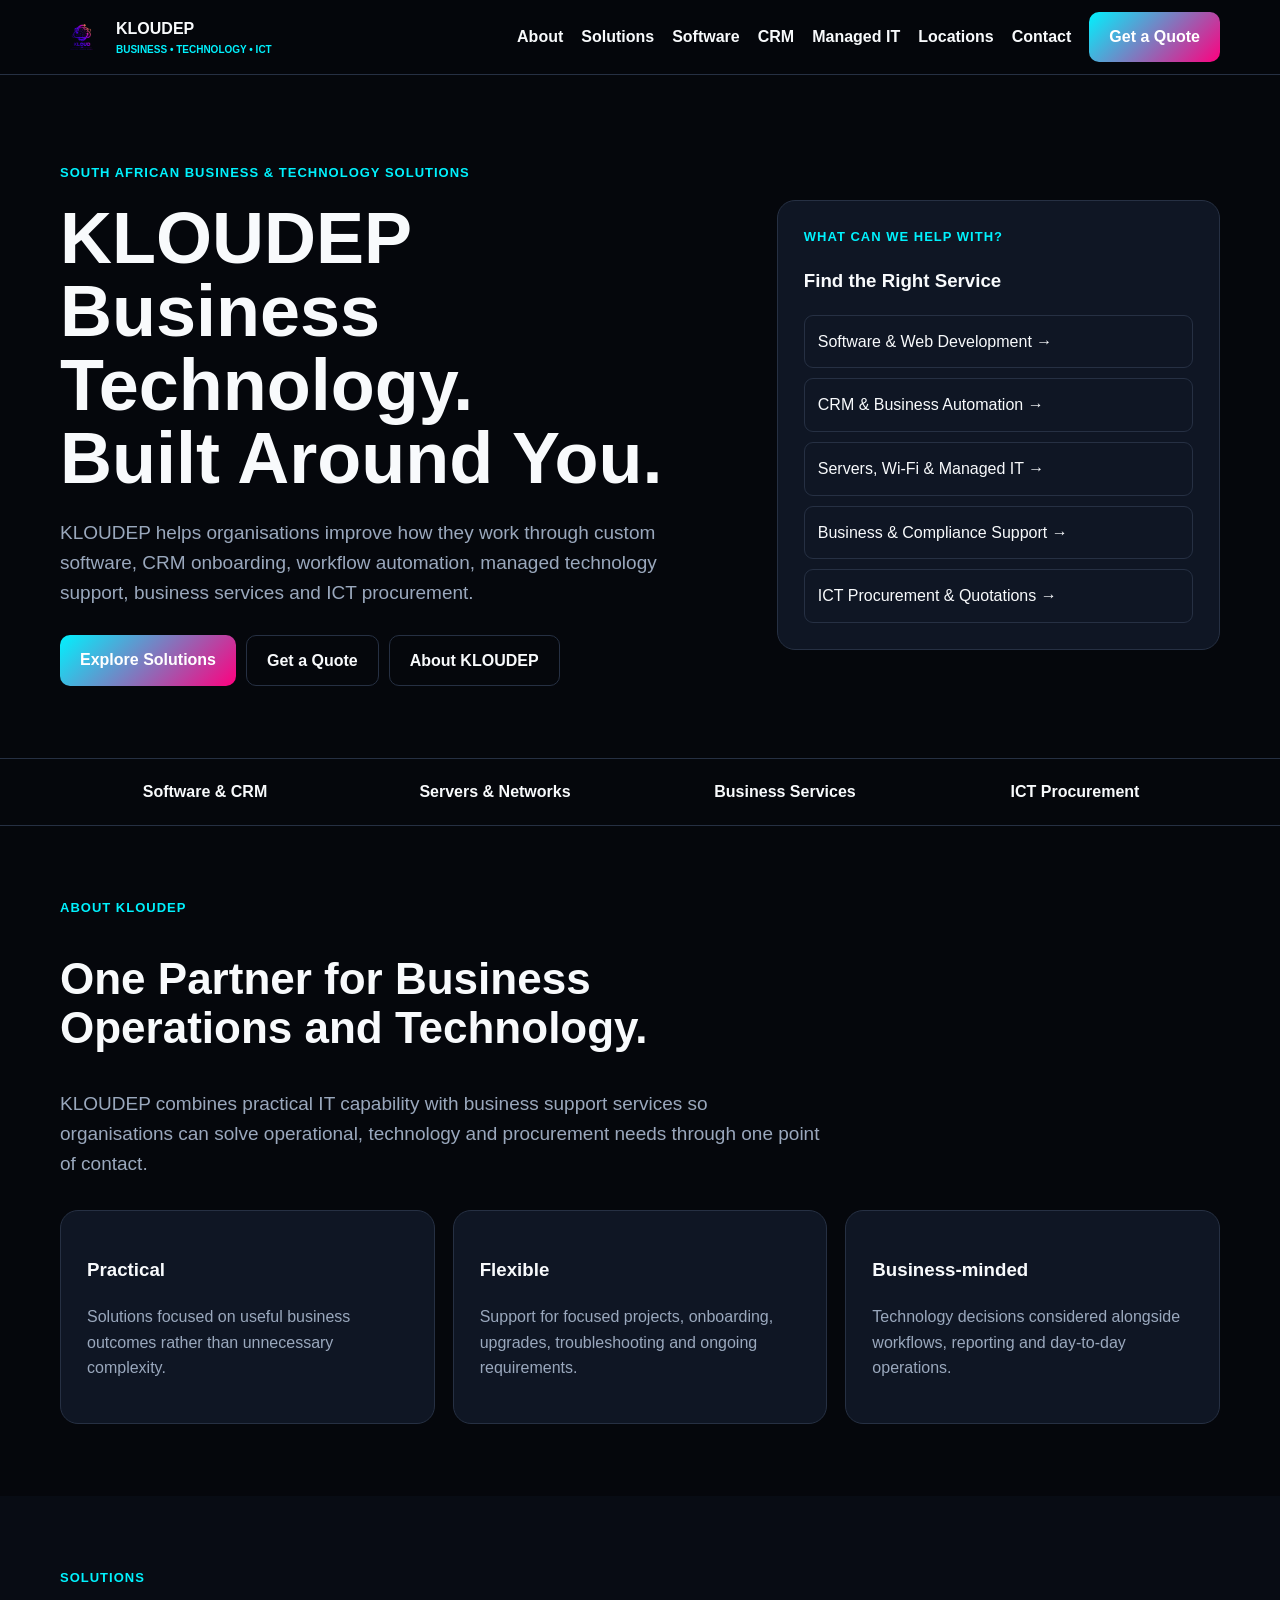
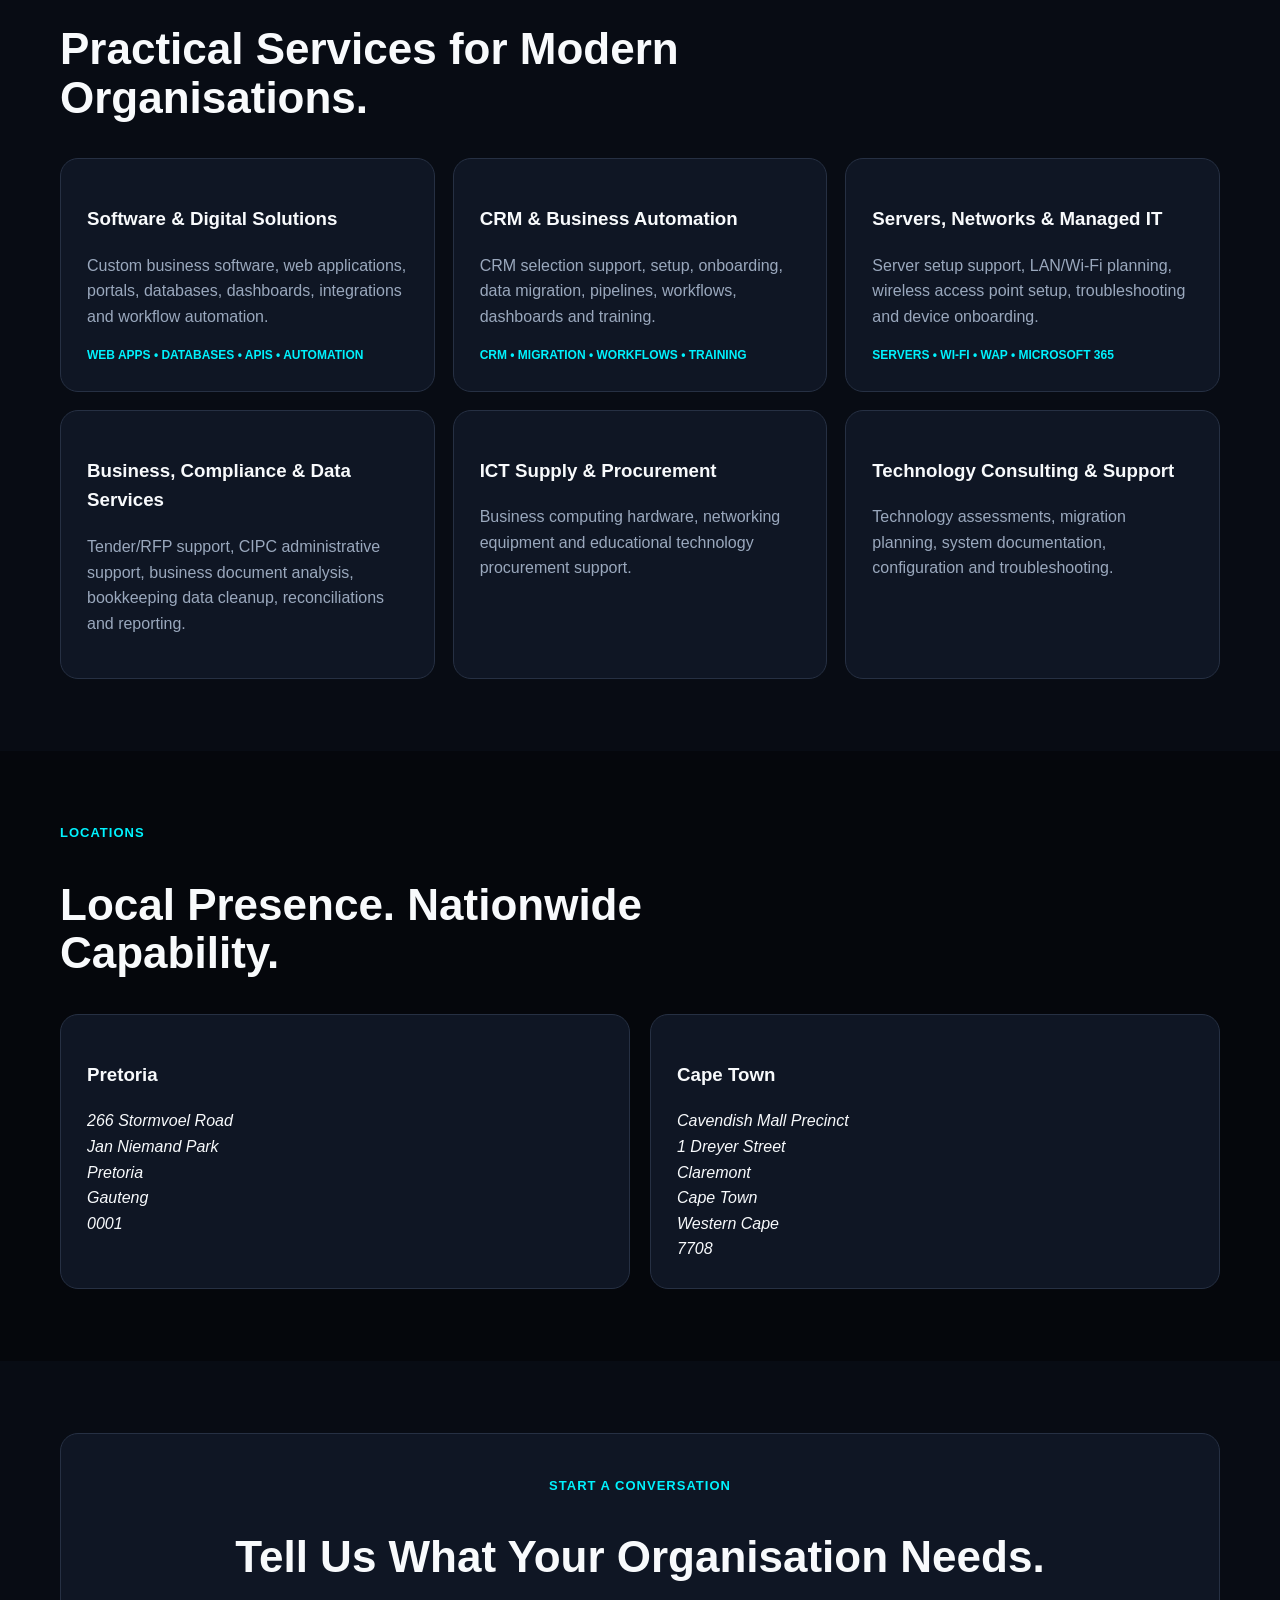
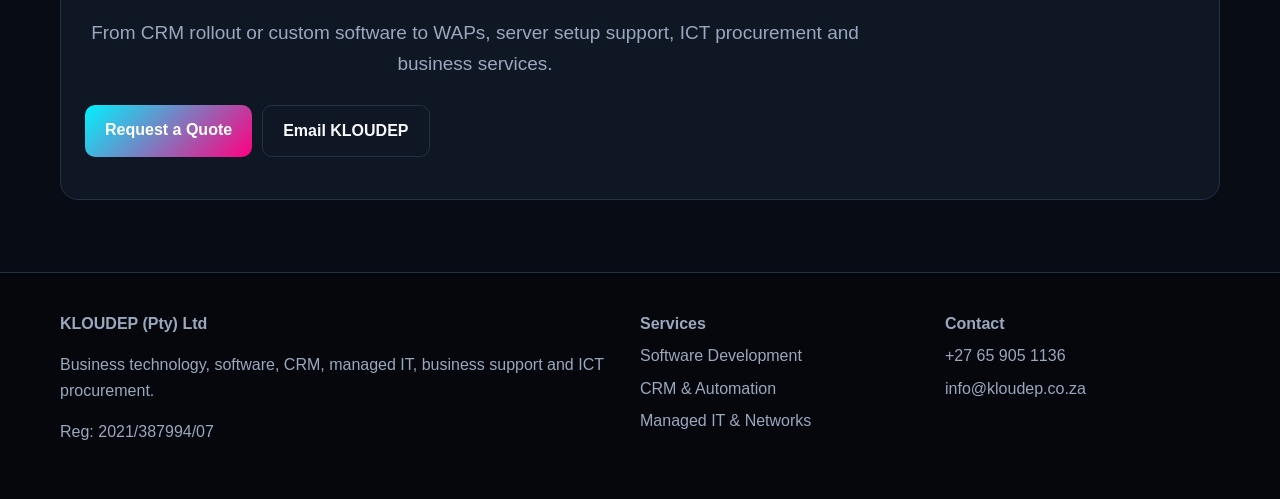
==== index.html @ c02fb49c "Update index.html Add KLOUDEP alternate brand name" ====
<!DOCTYPE html>
<html lang="en">

<head>
  <!-- =========================================================
       BASIC DOCUMENT SETTINGS
  ========================================================== -->
  <meta charset="UTF-8">
  <meta name="viewport" content="width=device-width, initial-scale=1">

  <!-- =========================================================
       SEO
  ========================================================== -->
  <title>
    KLOUDEP | Software, CRM, Managed IT & Business Technology South Africa
  </title>

  <meta
    name="description"
    content="KLOUDEP provides software development, CRM onboarding, business automation, managed IT, server and wireless access point support, business services and ICT procurement in South Africa."
  >
  <!-- Open Graph / Social Sharing -->
<meta property="og:type" content="website">
<meta property="og:site_name" content="KLOUDEP">
<meta property="og:title" content="KLOUDEP | Software, CRM, Managed IT & Business Technology South Africa">
<meta property="og:description" content="Software development, CRM onboarding, business automation, managed IT and ICT solutions for organisations in South Africa.">
<meta property="og:url" content="https://kloudep.co.za/">
<meta property="og:image" content="https://kloudep.co.za/images/logo.png">
  <!-- Twitter / X Sharing -->
<meta name="twitter:card" content="summary_large_image">
<meta name="twitter:title" content="KLOUDEP | Software, CRM, Managed IT & Business Technology South Africa">
<meta name="twitter:description" content="Software development, CRM onboarding, business automation, managed IT and ICT solutions for organisations in South Africa.">
<meta name="twitter:image" content="https://kloudep.co.za/images/logo.png">

  <meta name="robots" content="index, follow">

  <link
    rel="canonical"
    href="https://kloudep.co.za/"
  >

  <!-- =========================================================
       BRANDING & STYLES
  ========================================================== -->
  <link rel="icon" href="images/logo.png">
  <link rel="stylesheet" href="css/style.css">

  <!-- =========================================================
       ORGANISATION STRUCTURED DATA
  ========================================================== -->
  <script type="application/ld+json">
    {
      "@context": "https://schema.org",
      "@type": "Corporation",
    "@id": "https://kloudep.co.za/#organization",
      "name": "KLOUDEP (Pty) Ltd",
      "alternateName": "KLOUDEP",
      "legalName": "KLOUD EP (PTY) LTD",
      "identifier": "2021/387994/07",
      "url": "https://kloudep.co.za/",
      "logo": "https://kloudep.co.za/images/logo.png",
      "telephone": "+27659051136",
      "email": "info@kloudep.co.za",
      "contactPoint": {
        "@type": "ContactPoint",
        "telephone": "+27659051136",
        "email": "info@kloudep.co.za",
        "contactType": "customer service",
        "areaServed": "ZA",
        "availableLanguage": "English"
      }
    }
  </script>
</head>


<body>

  <!-- =========================================================
       SITE HEADER
  ========================================================== -->
  <header>

    <div class="container nav">

      <!-- Brand -->
      <a
        class="brand"
        href="index.html"
        aria-label="KLOUDEP home"
      >
        <img
          src="images/logo.png"
          alt="KLOUDEP logo"
        >

        <span>
          KLOUDEP
          <small>BUSINESS • TECHNOLOGY • ICT</small>
        </span>
      </a>


      <!-- Mobile Menu -->
      <button
        class="menu"
        type="button"
        aria-expanded="false"
        aria-controls="main-navigation"
      >
        Menu
      </button>


      <!-- Main Navigation -->
      <nav
        class="links"
        id="main-navigation"
        aria-label="Main navigation"
      >
        <a href="index.html#about">About</a>

        <a href="index.html#solutions">Solutions</a>

        <a href="software-development.html">
          Software
        </a>

        <a href="crm-onboarding.html">
          CRM
        </a>

        <a href="managed-it.html">
          Managed IT
        </a>

        <a href="index.html#locations">
          Locations
        </a>

        <a href="index.html#contact">
          Contact
        </a>

        <a
          class="btn primary"
          href="quotation.html"
        >
          Get a Quote
        </a>
      </nav>

    </div>

  </header>


  <!-- =========================================================
       MAIN CONTENT
  ========================================================== -->
  <main>


    <!-- =======================================================
         HERO
    ======================================================== -->
    <section class="hero">

      <div class="container hero-grid">

        <!-- Hero Copy -->
        <div>

          <div class="eyebrow">
            South African Business & Technology Solutions
          </div>

          <h1>
            KLOUDEP Business Technology.
            <br>
            <span class="gradient">
              Built Around You.
            </span>
          </h1>

          <p class="lead">
            KLOUDEP helps organisations improve how they work through
            custom software, CRM onboarding, workflow automation,
            managed technology support, business services and
            ICT procurement.
          </p>


          <!-- Hero Actions -->
          <div class="actions">

            <a
              class="btn primary"
              href="#solutions"
            >
              Explore Solutions
            </a>

            <a
              class="btn"
              href="quotation.html"
            >
              Get a Quote
            </a>

            <a
              class="btn"
              href="#about"
            >
              About KLOUDEP
            </a>

          </div>

        </div>


        <!-- Service Finder -->
        <aside class="panel">

          <div class="eyebrow">
            What Can We Help With?
          </div>

          <h3>
            Find the Right Service
          </h3>

          <div class="quick">

            <a href="software-development.html">
              Software &amp; Web Development →
            </a>

            <a href="crm-onboarding.html">
              CRM &amp; Business Automation →
            </a>

            <a href="managed-it.html">
              Servers, Wi-Fi &amp; Managed IT →
            </a>

            <a href="#business-services">
              Business &amp; Compliance Support →
            </a>

            <a href="quotation.html">
              ICT Procurement &amp; Quotations →
            </a>

          </div>

        </aside>

      </div>

    </section>


    <!-- =======================================================
         CORE SERVICE STRIP
    ======================================================== -->
    <section
      class="trust"
      aria-label="Core KLOUDEP services"
    >

      <div class="container trust-grid">

        <a href="software-development.html">
          Software &amp; CRM
        </a>

        <a href="managed-it.html">
          Servers &amp; Networks
        </a>

        <a href="#business-services">
          Business Services
        </a>

        <a href="quotation.html">
          ICT Procurement
        </a>

      </div>

    </section>


    <!-- =======================================================
         ABOUT
    ======================================================== -->
    <section
      class="section"
      id="about"
    >

      <div class="container">

        <div class="head">

          <div class="eyebrow">
            About KLOUDEP
          </div>

          <h2>
            One Partner for Business Operations and Technology.
          </h2>

          <p class="lead">
            KLOUDEP combines practical IT capability with business
            support services so organisations can solve operational,
            technology and procurement needs through one point of contact.
          </p>

        </div>


        <div class="grid3">

          <article class="card">

            <h3>Practical</h3>

            <p>
              Solutions focused on useful business outcomes rather
              than unnecessary complexity.
            </p>

          </article>


          <article class="card">

            <h3>Flexible</h3>

            <p>
              Support for focused projects, onboarding, upgrades,
              troubleshooting and ongoing requirements.
            </p>

          </article>


          <article class="card">

            <h3>Business-minded</h3>

            <p>
              Technology decisions considered alongside workflows,
              reporting and day-to-day operations.
            </p>

          </article>

        </div>

      </div>

    </section>


    <!-- =======================================================
         SOLUTIONS
    ======================================================== -->
    <section
      class="section alt"
      id="solutions"
    >

      <div class="container">

        <div class="head">

          <div class="eyebrow">
            Solutions
          </div>

          <h2>
            Practical Services for Modern Organisations.
          </h2>

        </div>


        <div class="grid3">


          <!-- Software -->
          <a
            class="service"
            href="software-development.html"
          >

            <article class="card">

              <h3>
                Software &amp; Digital Solutions
              </h3>

              <p>
                Custom business software, web applications, portals,
                databases, dashboards, integrations and workflow
                automation.
              </p>

              <div class="tags">
                Web Apps • Databases • APIs • Automation
              </div>

            </article>

          </a>


          <!-- CRM -->
          <a
            class="service"
            href="crm-onboarding.html"
          >

            <article class="card">

              <h3>
                CRM &amp; Business Automation
              </h3>

              <p>
                CRM selection support, setup, onboarding, data migration,
                pipelines, workflows, dashboards and training.
              </p>

              <div class="tags">
                CRM • Migration • Workflows • Training
              </div>

            </article>

          </a>


          <!-- Managed IT -->
          <a
            class="service"
            href="managed-it.html"
          >

            <article class="card">

              <h3>
                Servers, Networks &amp; Managed IT
              </h3>

              <p>
                Server setup support, LAN/Wi-Fi planning, wireless
                access point setup, troubleshooting and device onboarding.
              </p>

              <div class="tags">
                Servers • Wi-Fi • WAP • Microsoft 365
              </div>

            </article>

          </a>


          <!-- Business Services -->
          <article
            class="card"
            id="business-services"
          >

            <h3>
              Business, Compliance &amp; Data Services
            </h3>

            <p>
              Tender/RFP support, CIPC administrative support,
              business document analysis, bookkeeping data cleanup,
              reconciliations and reporting.
            </p>

          </article>


          <!-- ICT Procurement -->
          <a
            class="service"
            href="quotation.html"
          >

            <article class="card">

              <h3>
                ICT Supply &amp; Procurement
              </h3>

              <p>
                Business computing hardware, networking equipment
                and educational technology procurement support.
              </p>

            </article>

          </a>


          <!-- Consulting -->
          <article class="card">

            <h3>
              Technology Consulting &amp; Support
            </h3>

            <p>
              Technology assessments, migration planning,
              system documentation, configuration and troubleshooting.
            </p>

          </article>

        </div>

      </div>

    </section>


    <!-- =======================================================
         LOCATIONS
    ======================================================== -->
    <section
      class="section"
      id="locations"
    >

      <div class="container">

        <div class="head">

          <div class="eyebrow">
            Locations
          </div>

          <h2>
            Local Presence. Nationwide Capability.
          </h2>

        </div>


        <div class="grid2">


          <!-- Pretoria -->
          <article class="card">

            <h3>Pretoria</h3>

            <address>
              266 Stormvoel Road<br>
              Jan Niemand Park<br>
              Pretoria<br>
              Gauteng<br>
              0001
            </address>

          </article>


          <!-- Cape Town -->
          <article class="card">

            <h3>Cape Town</h3>

            <address>
              Cavendish Mall Precinct<br>
              1 Dreyer Street<br>
              Claremont<br>
              Cape Town<br>
              Western Cape<br>
              7708
            </address>

          </article>

        </div>

      </div>

    </section>


    <!-- =======================================================
         CONTACT
    ======================================================== -->
    <section
      class="section alt"
      id="contact"
    >

      <div class="container">

        <div class="panel contact">

          <div class="eyebrow">
            Start a Conversation
          </div>

          <h2>
            Tell Us What Your Organisation Needs.
          </h2>

          <p class="lead">
            From CRM rollout or custom software to WAPs,
            server setup support, ICT procurement and
            business services.
          </p>


          <div class="actions contact-actions">

            <a
              class="btn primary"
              href="quotation.html"
            >
              Request a Quote
            </a>

            <a
              class="btn"
              href="mailto:info@kloudep.co.za"
            >
              Email KLOUDEP
            </a>

          </div>

        </div>

      </div>

    </section>

  </main>


  <!-- =========================================================
       FOOTER
  ========================================================== -->
  <footer>

    <div class="container footer">


      <!-- Company -->
      <div>

        <strong>
          KLOUDEP (Pty) Ltd
        </strong>

        <p>
          Business technology, software, CRM, managed IT,
          business support and ICT procurement.
        </p>

        <p>
          Reg: 2021/387994/07
        </p>

      </div>


      <!-- Services -->
      <div>

        <strong>
          Services
        </strong>

        <a href="software-development.html">
          Software Development
        </a>

        <a href="crm-onboarding.html">
          CRM &amp; Automation
        </a>

        <a href="managed-it.html">
          Managed IT &amp; Networks
        </a>

      </div>


      <!-- Contact -->
      <div>

        <strong>
          Contact
        </strong>

        <a href="tel:+27659051136">
          +27 65 905 1136
        </a>

        <a href="mailto:info@kloudep.co.za">
          info@kloudep.co.za
        </a>

      </div>

    </div>

  </footer>


  <!-- =========================================================
       JAVASCRIPT
  ========================================================== -->
  <script
    src="js/main.js"
    defer
  ></script>

</body>

</html>
---- css/style.css ----
/* ============================================================
   KLOUDEP WEBSITE
   Shared Stylesheet
   ============================================================ */


/* ============================================================
   1. DESIGN VARIABLES
   ============================================================ */

:root {
  --bg: #05070c;
  --card: #0f1624;
  --line: #263043;

  --cyan: #00f2fe;
  --pink: #ff007f;

  --text: #f8fafc;
  --muted: #9aa8bd;

  --max: 1160px;
}


/* ============================================================
   2. GLOBAL RESET
   ============================================================ */

* {
  box-sizing: border-box;
}

html {
  scroll-behavior: smooth;
}

body {
  margin: 0;
  font-family: Arial, Helvetica, sans-serif;
  background: var(--bg);
  color: var(--text);
  line-height: 1.6;
}

a {
  color: inherit;
}


/* ============================================================
   3. PAGE CONTAINER
   ============================================================ */

.container {
  width: min(var(--max), calc(100% - 40px));
  margin: auto;
}


/* ============================================================
   4. HEADER
   ============================================================ */

header {
  position: sticky;
  top: 0;
  z-index: 100;

  background: #05070cf5;
  border-bottom: 1px solid var(--line);
}


/* ============================================================
   5. NAVIGATION
   ============================================================ */

.nav {
  min-height: 74px;

  display: flex;
  align-items: center;
  justify-content: space-between;

  gap: 24px;
}


/* Brand */

.brand {
  display: flex;
  align-items: center;

  gap: 12px;

  text-decoration: none;
  font-weight: 800;
}

.brand img {
  width: 44px;
  height: 44px;

  object-fit: contain;
}

.brand small {
  display: block;

  color: var(--cyan);

  font-size: 10px;
}


/* Navigation Links */

.links {
  display: flex;
  align-items: center;

  gap: 18px;
}

.links a {
  text-decoration: none;
  font-weight: 700;
}

.links a:hover,
.links a[aria-current="page"] {
  color: var(--cyan);
}


/* Mobile Menu Button */

.menu {
  display: none;

  padding: 9px 12px;

  background: transparent;
  color: white;

  border: 1px solid var(--line);
  border-radius: 8px;
}


/* ============================================================
   6. BUTTONS
   ============================================================ */

.btn {
  display: inline-block;

  padding: 12px 20px;

  border: 1px solid var(--line);
  border-radius: 10px;

  text-decoration: none;
  font-weight: 800;
}

.primary {
  background: linear-gradient(
    135deg,
    var(--cyan),
    var(--pink)
  );

  border: 0;
  color: white;
}


/* ============================================================
   7. HERO SECTION
   ============================================================ */

.hero {
  padding: 88px 0 72px;

  border-bottom: 1px solid var(--line);
}

.hero-grid {
  display: grid;

  grid-template-columns: 1.2fr 0.8fr;

  gap: 52px;

  align-items: center;
}


/* ============================================================
   8. TYPOGRAPHY
   ============================================================ */

.eyebrow {
  color: var(--cyan);

  font-size: 13px;
  font-weight: 800;

  letter-spacing: 1px;
  text-transform: uppercase;
}

h1 {
  margin: 18px 0 22px;

  font-size: clamp(44px, 6vw, 72px);
  line-height: 1.02;
}

h2 {
  font-size: clamp(30px, 4vw, 44px);
  line-height: 1.1;
}

.lead,
.card p {
  color: var(--muted);
}

.lead {
  max-width: 780px;

  font-size: 19px;
}


/* ============================================================
   9. ACTION BUTTON GROUPS
   ============================================================ */

.actions {
  display: flex;
  flex-wrap: wrap;

  gap: 10px;

  margin-top: 26px;
}


/* ============================================================
   10. PANELS & CARDS
   ============================================================ */

.panel,
.card {
  padding: 26px;

  background: var(--card);

  border: 1px solid var(--line);
  border-radius: 18px;
}


/* ============================================================
   11. QUICK SERVICE LINKS
   ============================================================ */

.quick {
  display: grid;

  gap: 10px;
}

.quick a {
  padding: 13px;

  border: 1px solid var(--line);
  border-radius: 9px;

  text-decoration: none;
}

.quick a:hover {
  border-color: var(--cyan);
}


/* ============================================================
   12. TRUST / SERVICE NAVIGATION BAR
   ============================================================ */

.trust {
  border-bottom: 1px solid var(--line);
}

.trust-grid {
  display: grid;

  grid-template-columns: repeat(4, 1fr);
}

.trust-grid a {
  padding: 20px;

  text-align: center;
  text-decoration: none;
  font-weight: 800;
}


/* ============================================================
   13. STANDARD SECTIONS
   ============================================================ */

.section {
  padding: 72px 0;
}

.alt {
  background: #080c14;
}

.head {
  max-width: 760px;

  margin-bottom: 30px;
}


/* ============================================================
   14. GRID LAYOUTS
   ============================================================ */

.grid2 {
  display: grid;

  grid-template-columns: repeat(2, 1fr);

  gap: 20px;
}

.grid3 {
  display: grid;

  grid-template-columns: repeat(3, 1fr);

  gap: 18px;
}


/* ============================================================
   15. SERVICE CARDS
   ============================================================ */

.service {
  text-decoration: none;
}

.service .card {
  height: 100%;
}

.service:hover .card {
  border-color: var(--cyan);
}

.tags {
  color: var(--cyan);

  font-size: 12px;
  font-weight: 800;

  text-transform: uppercase;
}


/* ============================================================
   16. CONTACT PANEL
   ============================================================ */

.contact {
  padding: 42px 24px;

  text-align: center;
}


/* ============================================================
   17. FOOTER
   ============================================================ */

footer {
  padding: 38px 0;

  color: var(--muted);

  border-top: 1px solid var(--line);
}

.footer {
  display: grid;

  grid-template-columns: 2fr 1fr 1fr;

  gap: 30px;
}

.footer a {
  display: block;

  margin: 7px 0;

  text-decoration: none;
}


/* ============================================================
   18. RESPONSIVE / MOBILE LAYOUT
   ============================================================ */

@media (max-width: 900px) {

  /* Show mobile menu button */

  .menu {
    display: block;
  }


  /* Mobile navigation */

  .links {
    display: none;

    position: absolute;

    top: 74px;
    left: 0;
    right: 0;

    padding: 20px;

    background: #080c14;

    border-bottom: 1px solid var(--line);

    flex-direction: column;
    align-items: stretch;
  }

  .links.open {
    display: flex;
  }


  /* Convert grids to single column */

  .hero-grid,
  .grid2,
  .grid3,
  .footer {
    grid-template-columns: 1fr;
  }


  /* Keep trust links in two columns */

  .trust-grid {
    grid-template-columns: 1fr 1fr;
  }
}
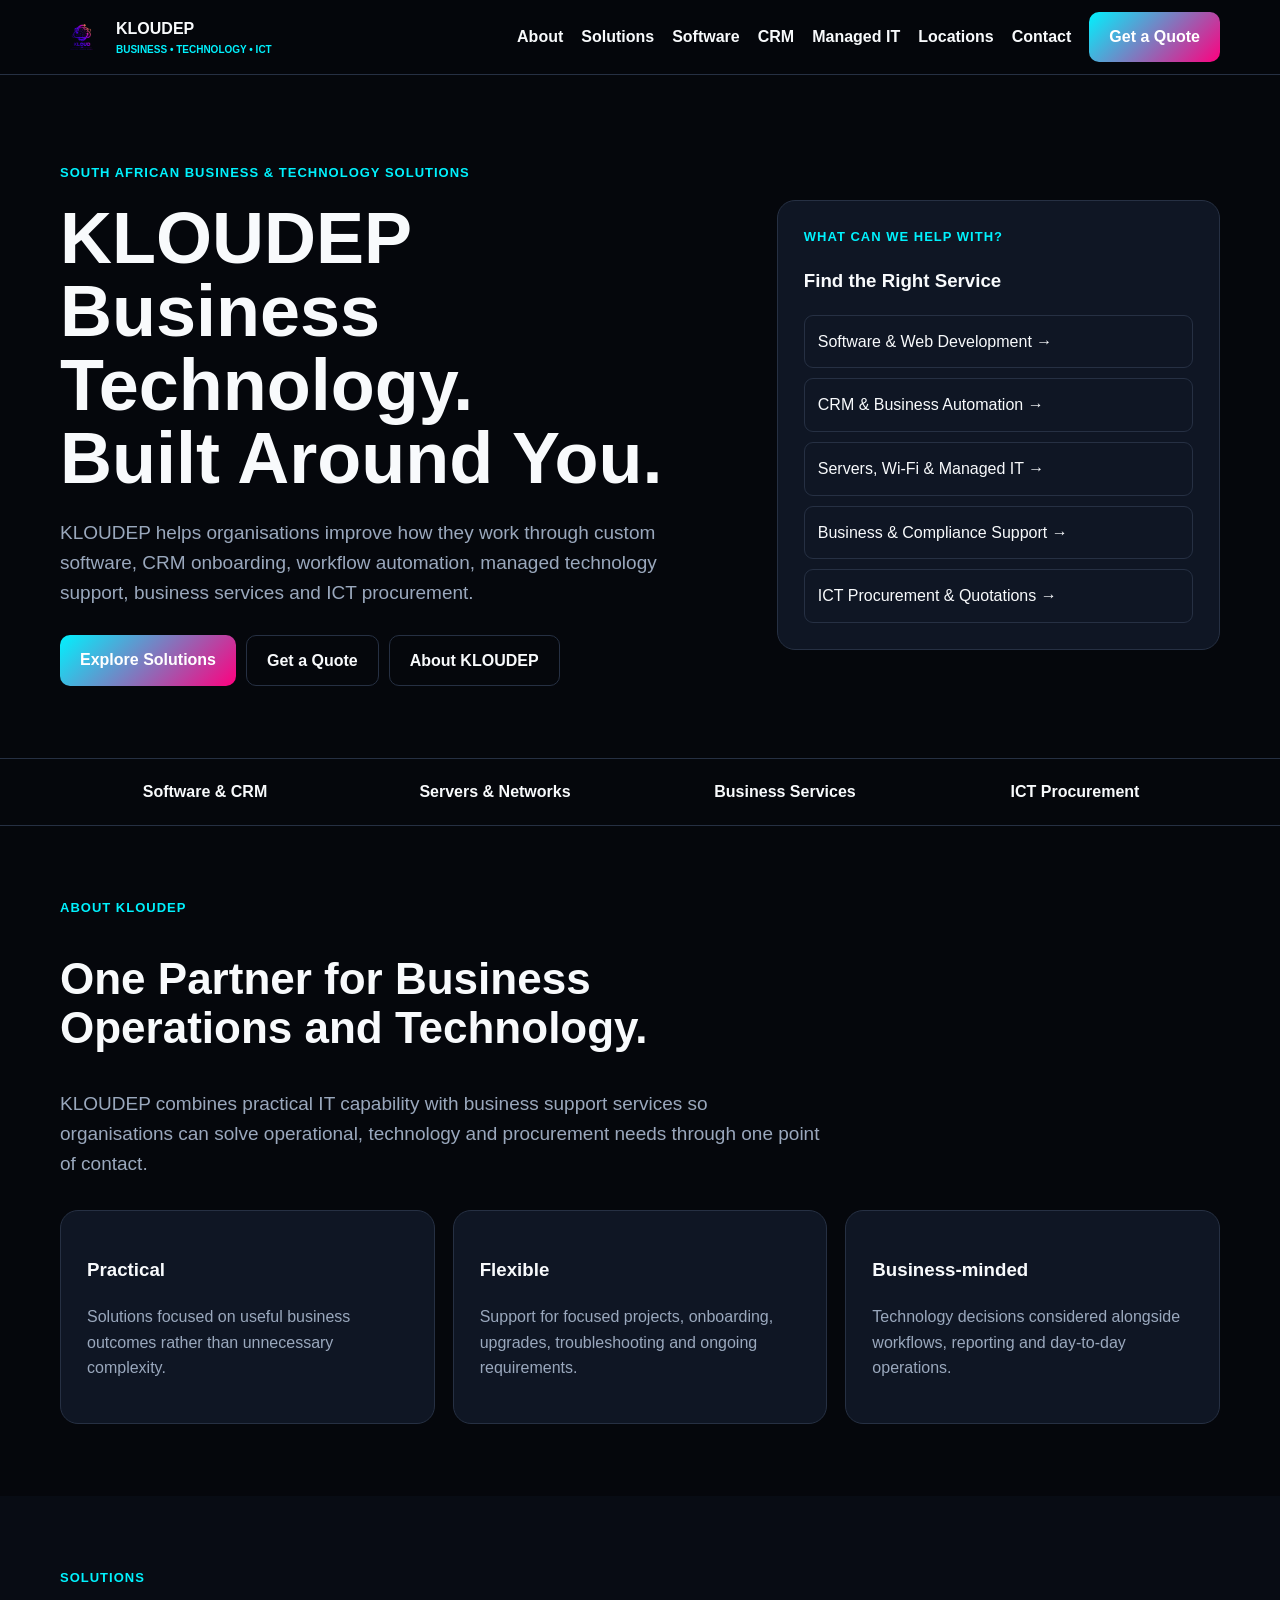
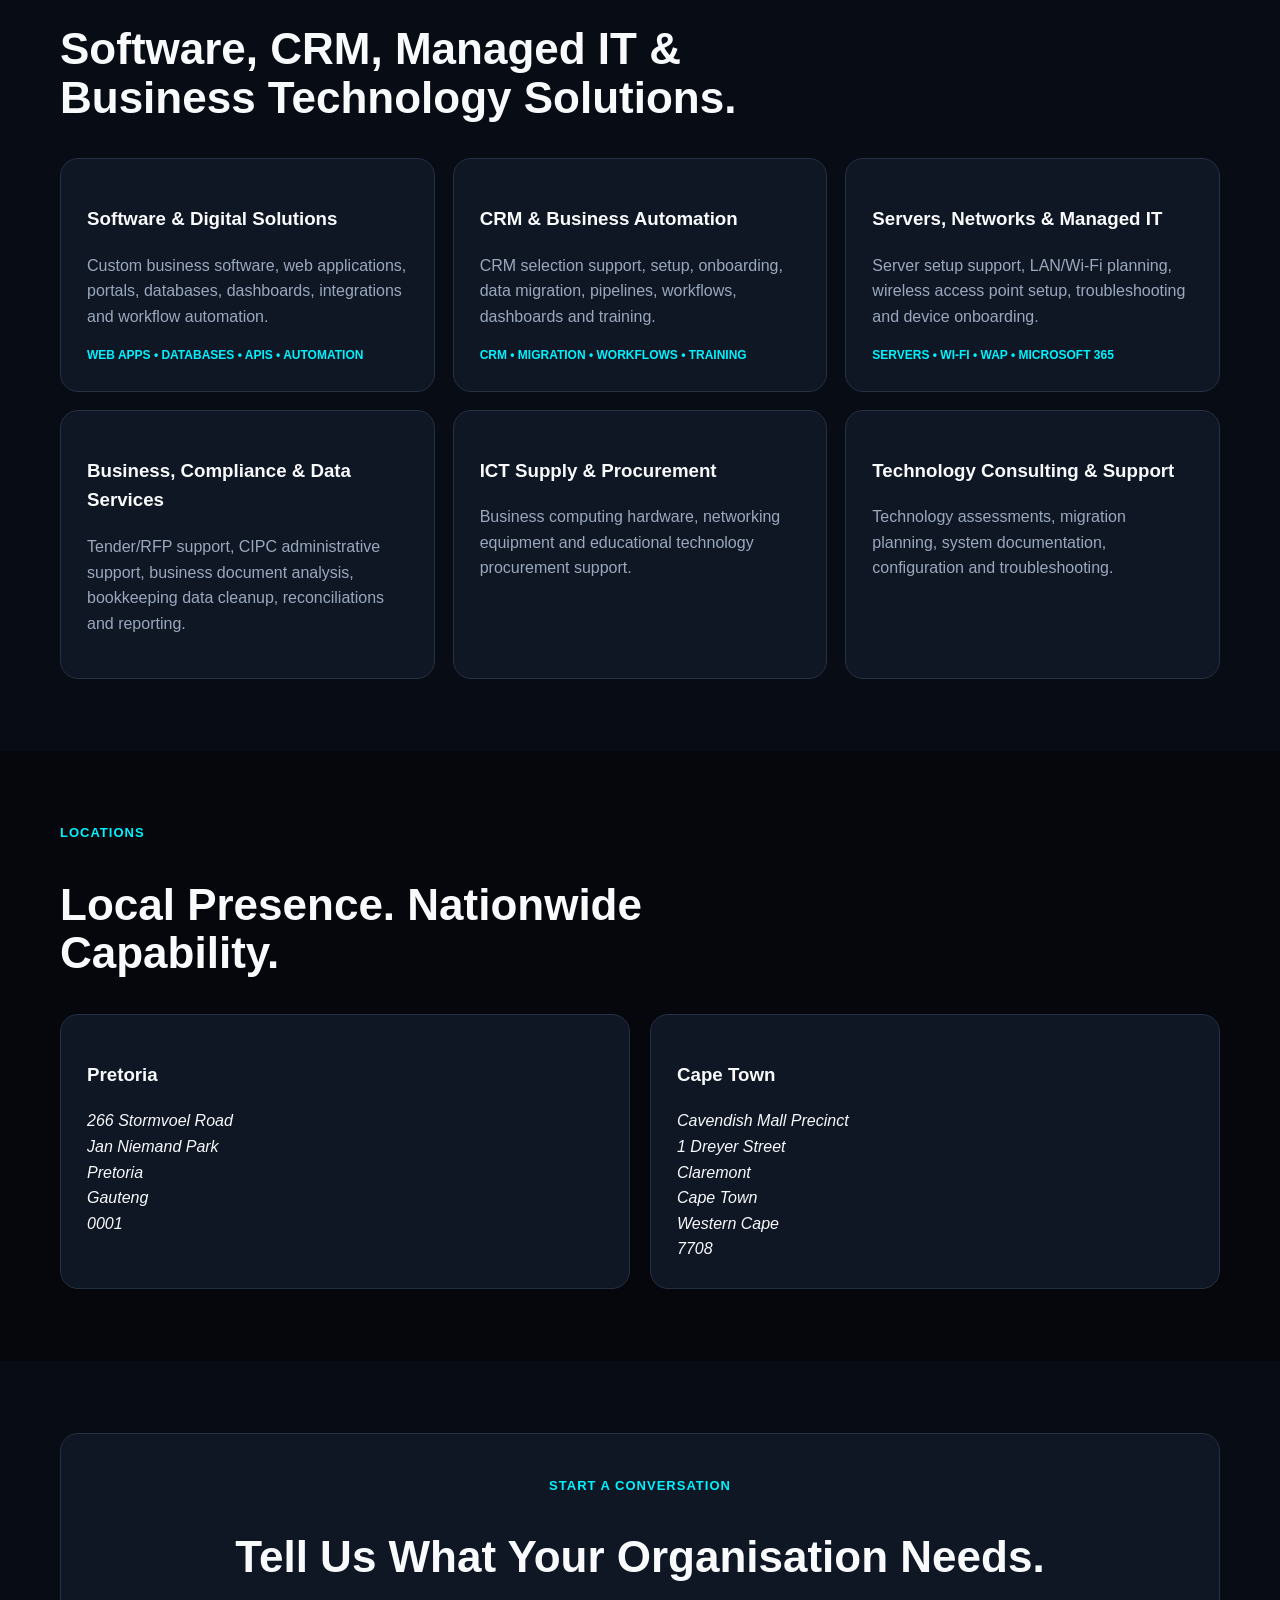
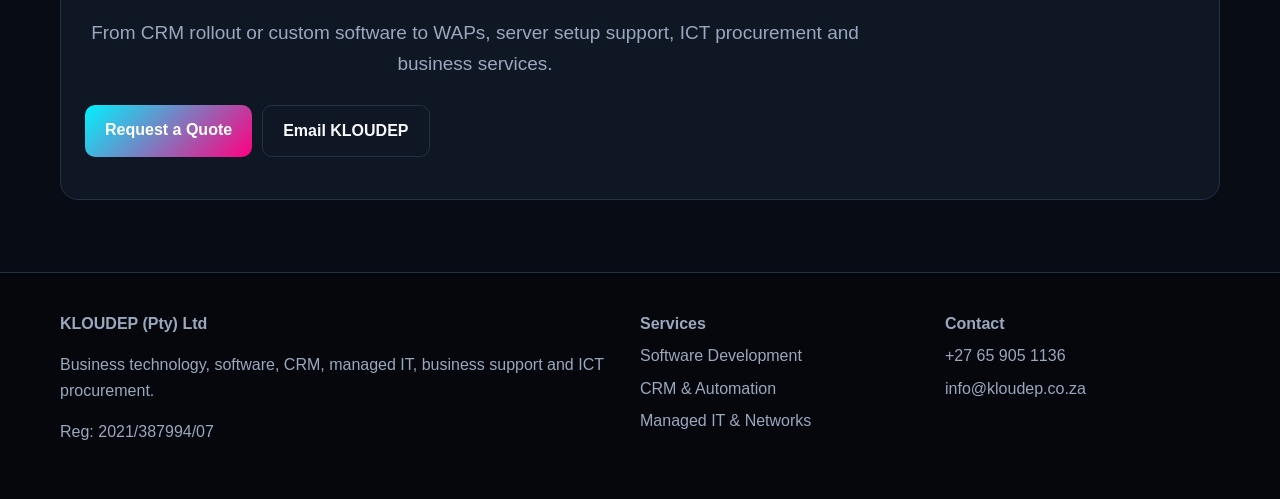
==== commit 0f076623: "Update index.html Improve homepage service heading for SEO" ====
--- a/index.html
+++ b/index.html
@@ -383,7 +383,7 @@
           </div>
 
           <h2>
-            Practical Services for Modern Organisations.
+            Software, CRM, Managed IT & Business Technology Solutions.
           </h2>
 
         </div>
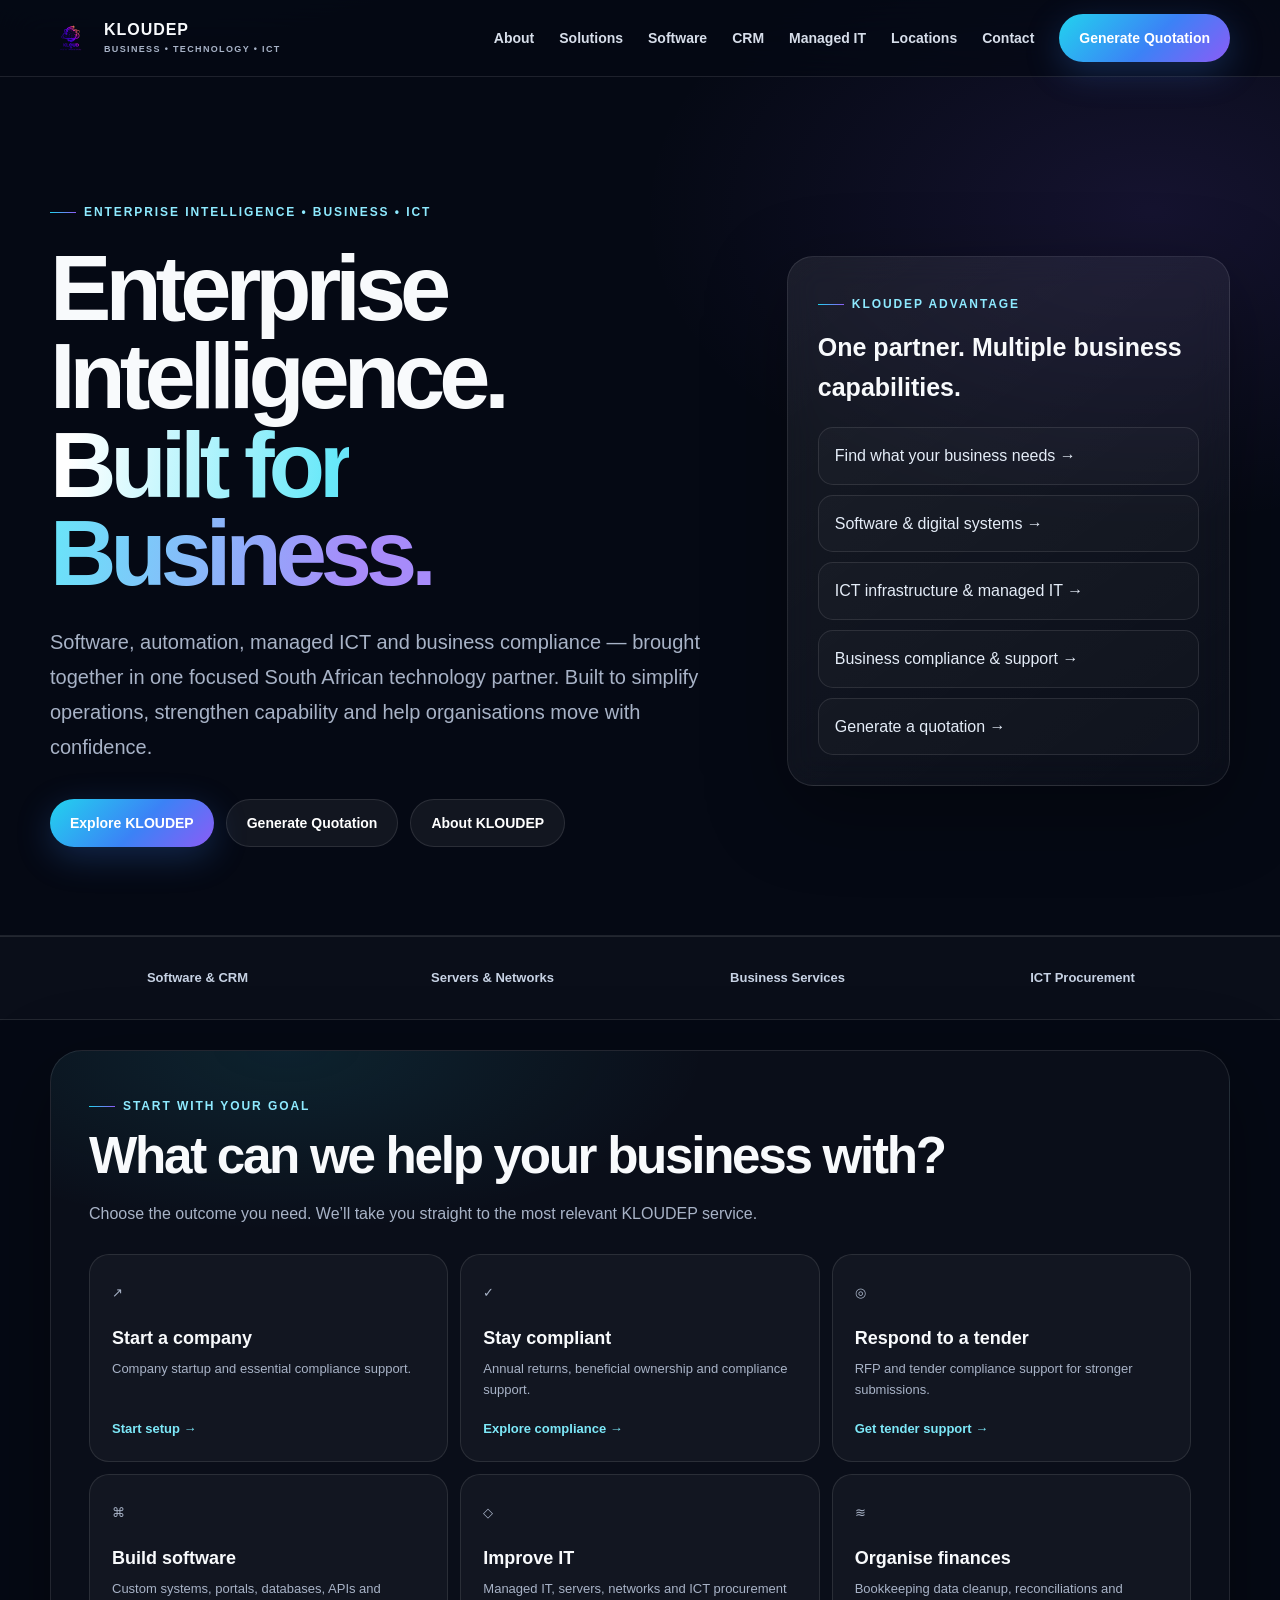
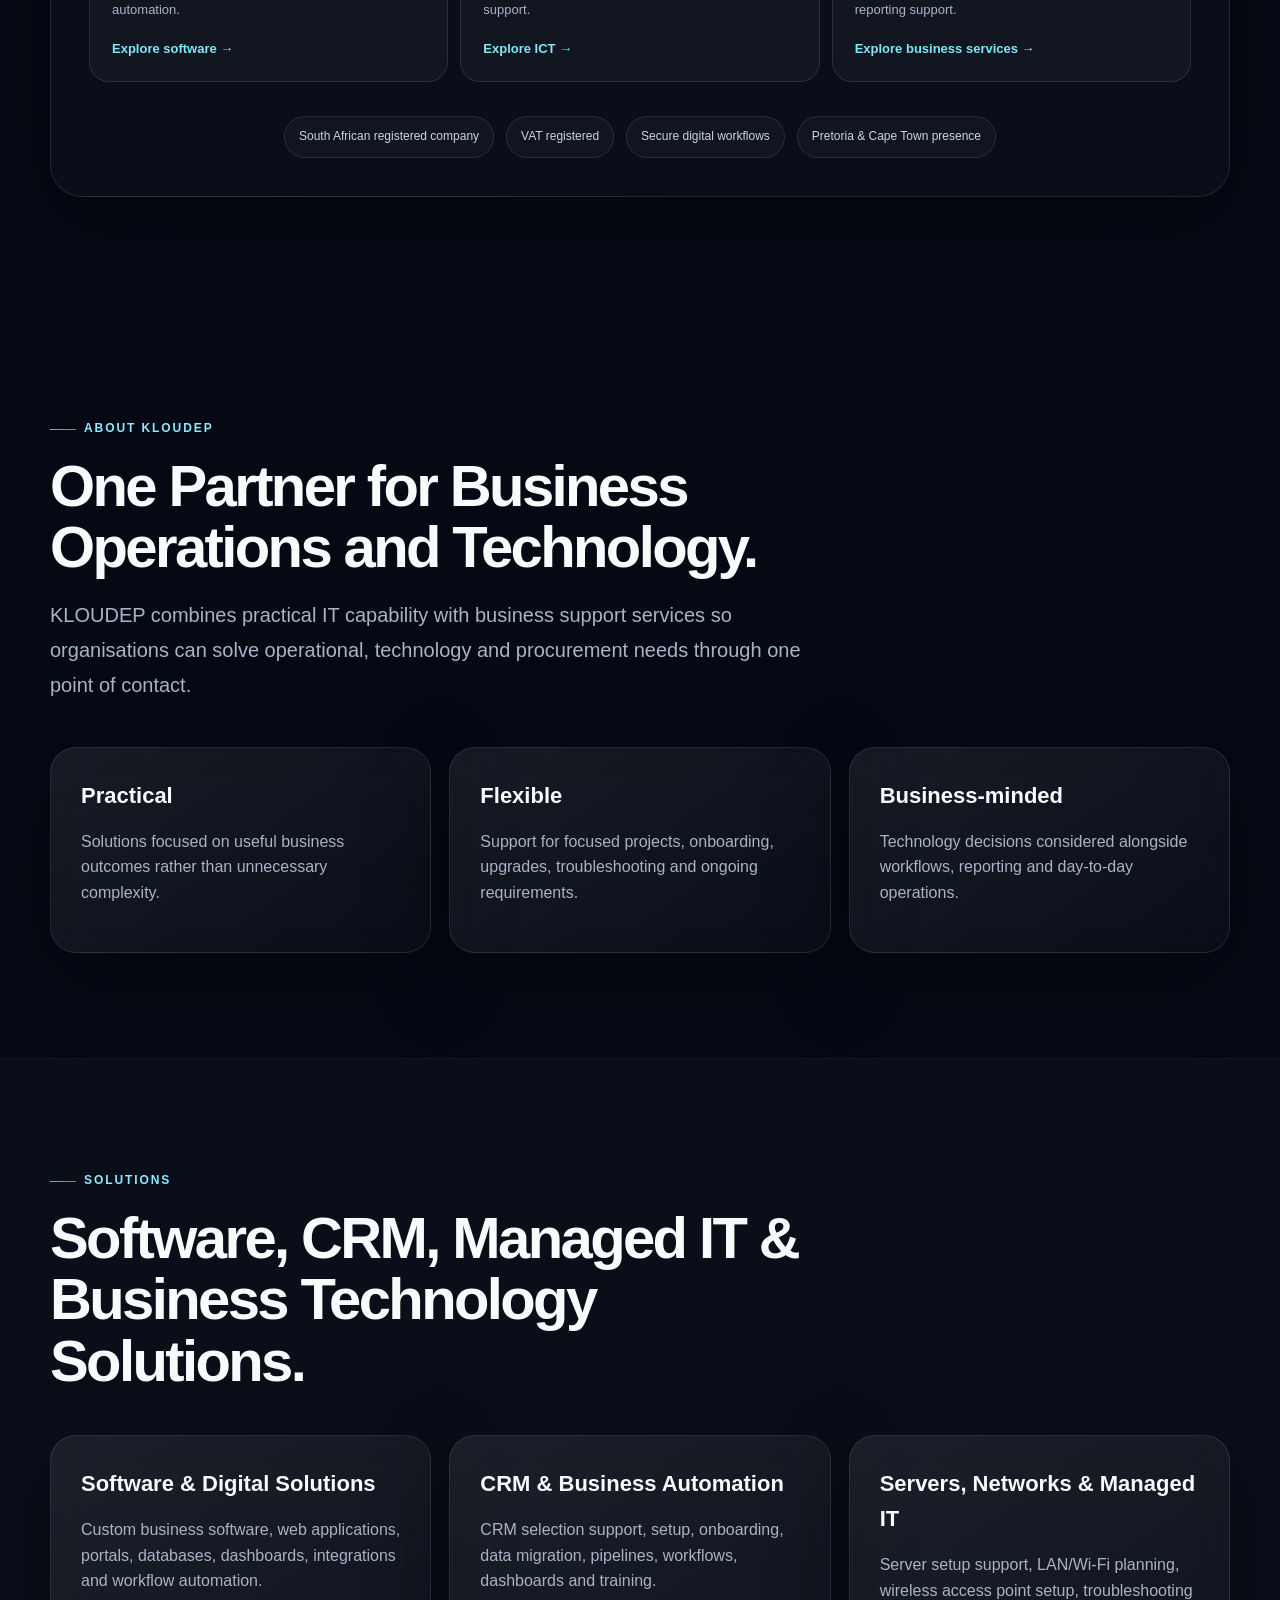
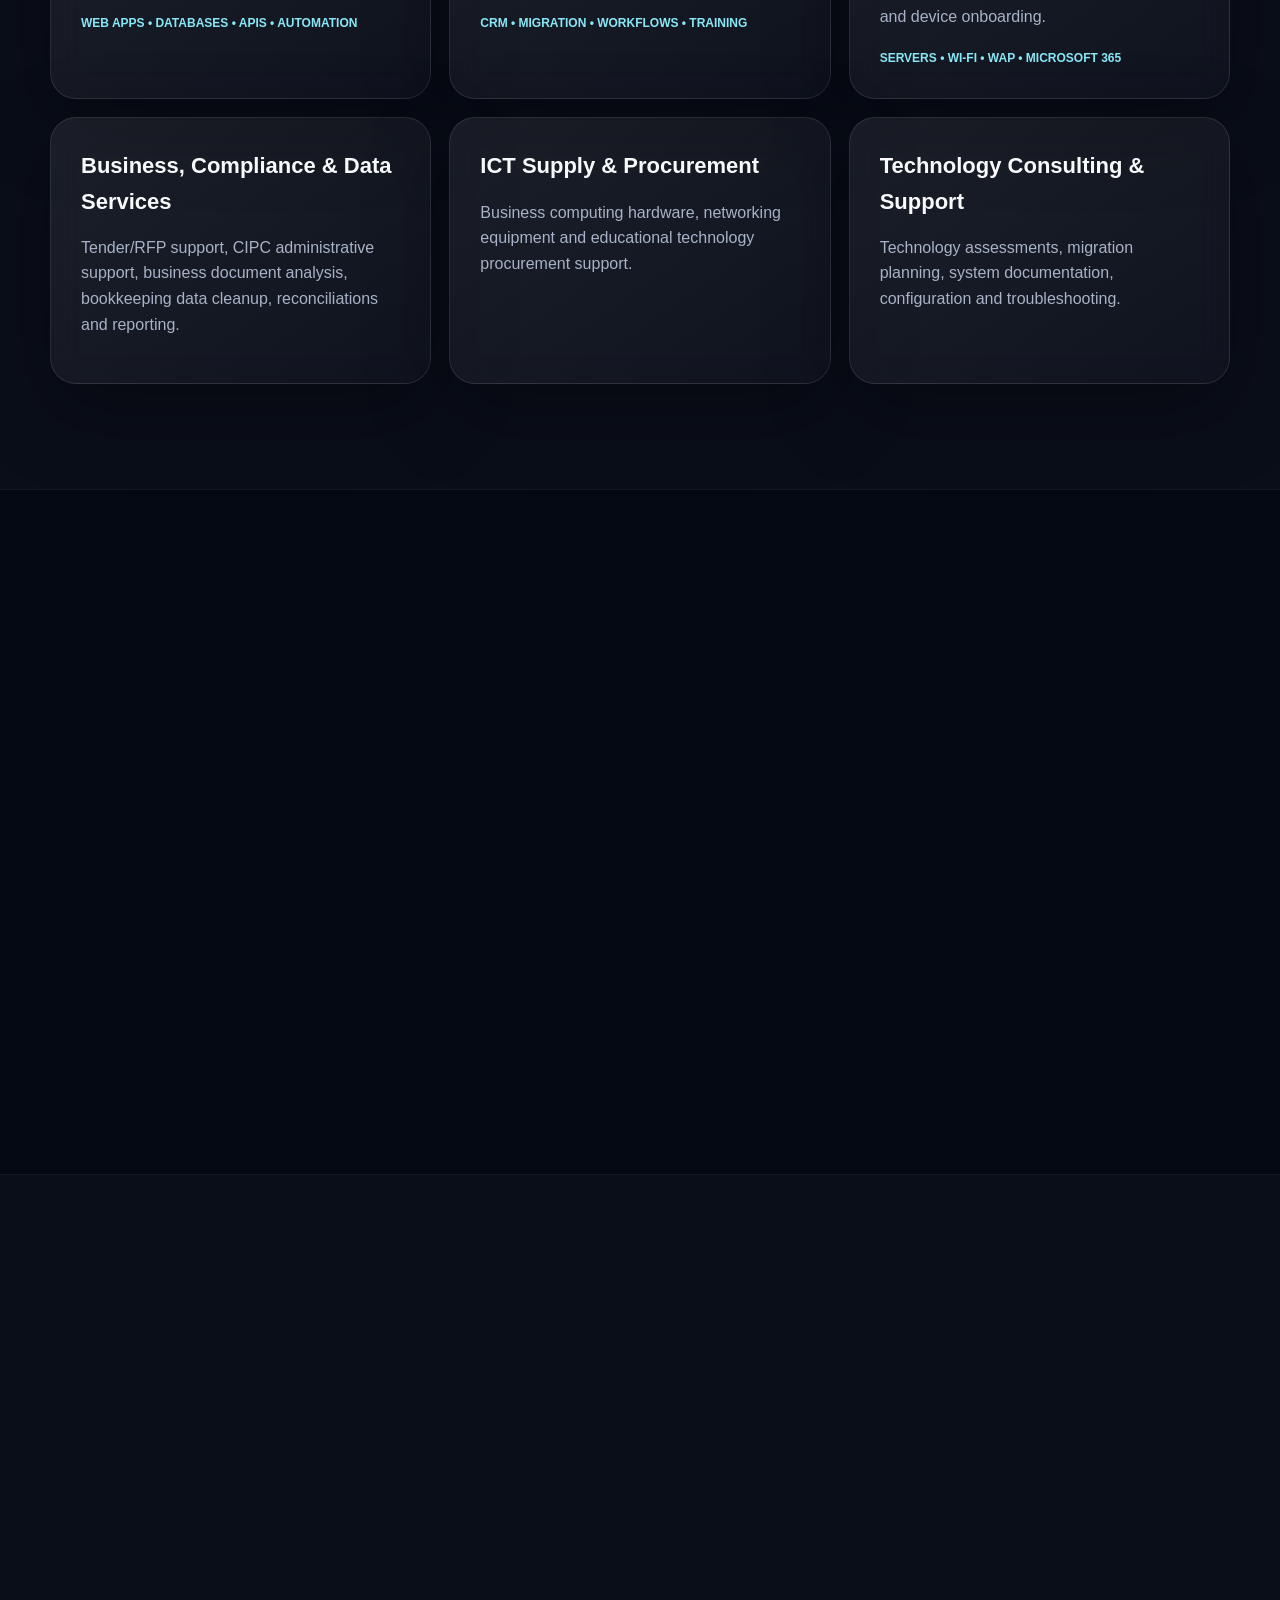
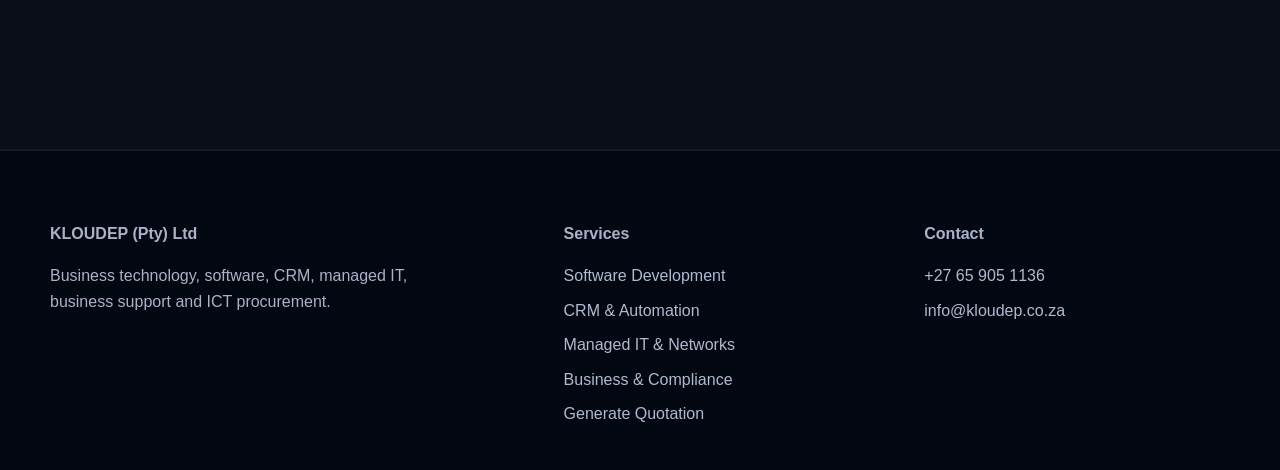
==== commit f9f540a6: "Upgrade KLOUDEP homepage premium UX" ====
--- a/index.html
+++ b/index.html
@@ -71,6 +71,20 @@
       }
     }
   </script>
+<style>
+:root{--bg:#050914;--surface:rgba(15,23,42,.66);--text:#f8fafc;--muted:#a8b3c7;--line:rgba(255,255,255,.10);--cyan:#22d3ee;--blue:#3b82f6;--violet:#8b5cf6;--radius:26px;--shadow:0 24px 80px rgba(0,0,0,.34);--max:1180px;--ease:cubic-bezier(.2,.8,.2,1)}
+*{box-sizing:border-box}html{scroll-behavior:smooth}body{margin:0;background:radial-gradient(900px 520px at 12% -5%,rgba(34,211,238,.12),transparent 62%),radial-gradient(850px 520px at 90% 4%,rgba(139,92,246,.12),transparent 60%),var(--bg);color:var(--text);font-family:Inter,ui-sans-serif,-apple-system,BlinkMacSystemFont,"Segoe UI",sans-serif;line-height:1.6;-webkit-font-smoothing:antialiased}a{color:inherit;text-decoration:none}.container{width:min(var(--max),calc(100% - 40px));margin:auto}
+header{position:sticky;top:0;z-index:1000;background:rgba(5,9,20,.72);border-bottom:1px solid var(--line);backdrop-filter:blur(20px)}.nav{min-height:76px;display:flex;align-items:center;justify-content:space-between;gap:24px}.brand{display:flex;align-items:center;gap:12px;font-weight:850;letter-spacing:.06em}.brand img{width:42px;height:42px;object-fit:contain}.brand span{display:flex;flex-direction:column;line-height:1.05}.brand small{margin-top:6px;color:var(--muted);font-size:9px;letter-spacing:.15em}.links{display:flex;align-items:center;gap:25px}.links>a:not(.btn){font-size:14px;color:#d7deea;transition:.25s}.links>a:not(.btn):hover{color:#fff;transform:translateY(-1px)}.menu{display:none;border:1px solid var(--line);background:rgba(255,255,255,.05);color:#fff;border-radius:14px;padding:10px 14px;font-weight:700}
+.btn{display:inline-flex;align-items:center;justify-content:center;gap:9px;min-height:48px;padding:0 20px;border:1px solid var(--line);border-radius:999px;background:rgba(255,255,255,.055);color:#fff;font-weight:750;font-size:14px;transition:.25s var(--ease)}.btn:hover{transform:translateY(-3px);background:rgba(255,255,255,.09)}.btn.primary{border:0;background:linear-gradient(135deg,var(--cyan),var(--blue) 55%,var(--violet));box-shadow:0 10px 35px rgba(59,130,246,.25)}
+.hero{position:relative;overflow:hidden;padding:118px 0 88px}.hero-grid{display:grid;grid-template-columns:minmax(0,1.2fr) minmax(330px,.8fr);gap:72px;align-items:center}.eyebrow{display:inline-flex;align-items:center;gap:8px;color:#8eeaff;font-size:12px;font-weight:850;letter-spacing:.16em;text-transform:uppercase}.eyebrow:before{content:"";width:26px;height:1px;background:linear-gradient(90deg,var(--cyan),var(--violet))}.hero h1{font-size:clamp(54px,7.3vw,92px);line-height:.96;letter-spacing:-.065em;margin:22px 0 28px}.gradient{background:linear-gradient(100deg,#fff 4%,#67e8f9 42%,#a78bfa 88%);-webkit-background-clip:text;background-clip:text;color:transparent}.lead{max-width:760px;color:var(--muted);font-size:clamp(17px,1.6vw,20px);line-height:1.75}.actions{display:flex;flex-wrap:wrap;gap:12px;margin-top:34px}
+.panel,.card{border:1px solid var(--line);background:linear-gradient(145deg,rgba(255,255,255,.075),rgba(255,255,255,.025));box-shadow:var(--shadow);backdrop-filter:blur(16px)}.panel{padding:30px;border-radius:var(--radius)}.panel h3{font-size:25px;margin:13px 0 20px}.quick{display:grid;gap:10px}.quick a{padding:15px 16px;border:1px solid var(--line);border-radius:15px;color:#e5edf8;background:rgba(255,255,255,.025);transition:.25s var(--ease)}.quick a:hover{transform:translateX(5px);background:rgba(255,255,255,.07)}
+.trust{border-block:1px solid var(--line);background:rgba(255,255,255,.018)}.trust-grid{min-height:82px;display:grid;grid-template-columns:repeat(4,1fr);align-items:center;text-align:center}.trust-grid a{color:#c7d2e4;font-size:13px;font-weight:750}.section{padding:105px 0}.section.alt{background:rgba(255,255,255,.018);border-block:1px solid rgba(255,255,255,.045)}.head{max-width:800px;margin-bottom:44px}.head h2,.contact h2{font-size:clamp(36px,4.6vw,58px);line-height:1.06;letter-spacing:-.045em;margin:16px 0 18px}.grid3{display:grid;grid-template-columns:repeat(3,1fr);gap:18px}.grid2{display:grid;grid-template-columns:repeat(2,1fr);gap:18px}.card{height:100%;padding:30px;border-radius:var(--radius);transition:.35s var(--ease)}.service .card:hover,.card:hover{transform:translateY(-7px);border-color:rgba(34,211,238,.22);background:rgba(255,255,255,.07)}.card h3{font-size:22px;margin:0 0 13px}.card p,.card address{color:var(--muted);font-style:normal}.tags{margin-top:20px;color:#89e8f7;font-size:12px;font-weight:750}
+.need-section{padding:30px 0 110px}.need-shell{padding:38px;border:1px solid var(--line);border-radius:32px;background:radial-gradient(700px 300px at 20% 0,rgba(34,211,238,.10),transparent 60%),rgba(255,255,255,.025);box-shadow:var(--shadow)}.need-shell h2{font-size:clamp(34px,4vw,52px);letter-spacing:-.045em;margin:12px 0 10px}.need-intro{color:var(--muted);margin-bottom:28px}.need-grid{display:grid;grid-template-columns:repeat(3,1fr);gap:12px}.need-card{display:flex;flex-direction:column;min-height:180px;padding:22px;border:1px solid var(--line);border-radius:20px;background:rgba(255,255,255,.035);transition:.3s var(--ease)}.need-card:hover{transform:translateY(-5px);border-color:rgba(34,211,238,.3);background:rgba(255,255,255,.07)}.need-icon{font-size:25px;margin-bottom:20px}.need-card strong{font-size:18px}.need-card span{color:var(--muted);font-size:13px;margin-top:6px}.need-card b{margin-top:auto;padding-top:18px;color:#7de8f8;font-size:13px}.trust-proof{display:flex;flex-wrap:wrap;justify-content:center;gap:12px;margin-top:34px}.proof{padding:10px 14px;border:1px solid var(--line);border-radius:999px;color:#c9d4e6;font-size:12px;background:rgba(255,255,255,.03)}.contact{padding:46px}.contact-actions{margin-top:28px}
+footer{padding:70px 0 34px;border-top:1px solid var(--line);background:#030711}.footer{display:grid;grid-template-columns:1.5fr 1fr 1fr;gap:55px}.footer strong{display:block;margin-bottom:16px}.footer p{color:var(--muted);max-width:420px}.footer a{display:block;color:#aebbd0;margin:9px 0}.reveal{opacity:0;transform:translateY(24px);transition:opacity .7s var(--ease),transform .7s var(--ease)}.reveal.visible{opacity:1;transform:none}
+@media(max-width:900px){.hero{padding:82px 0 65px}.hero-grid{grid-template-columns:1fr;gap:38px}.grid3,.need-grid{grid-template-columns:1fr 1fr}.trust-grid{grid-template-columns:1fr 1fr;padding:20px 0}.links{position:fixed;inset:76px 0 0;background:rgba(4,8,18,.97);display:flex;flex-direction:column;align-items:stretch;padding:32px 24px;gap:7px;transform:translateX(100%);opacity:0;pointer-events:none;transition:.35s var(--ease)}.links.open{transform:none;opacity:1;pointer-events:auto}.links>a{padding:14px 10px;font-size:18px!important}.menu{display:inline-flex}.footer{grid-template-columns:1fr 1fr}}
+@media(max-width:620px){.container{width:min(100% - 28px,var(--max))}.hero h1{font-size:clamp(46px,15vw,68px)}.section{padding:78px 0}.grid3,.grid2,.need-grid,.footer{grid-template-columns:1fr}.need-shell,.contact{padding:26px}.actions .btn{width:100%}.trust-grid{grid-template-columns:1fr}.brand small{display:none}}
+@media(prefers-reduced-motion:reduce){html{scroll-behavior:auto}*,*:before,*:after{transition:none!important}.reveal{opacity:1;transform:none}}
+</style>
 </head>
 
 
@@ -146,7 +160,7 @@
           class="btn primary"
           href="quotation.html"
         >
-          Get a Quote
+          Generate Quotation
         </a>
       </nav>
 
@@ -172,22 +186,21 @@
         <div>
 
           <div class="eyebrow">
-            South African Business & Technology Solutions
+            Enterprise Intelligence • Business • ICT
           </div>
 
           <h1>
-            KLOUDEP Business Technology.
+            Enterprise Intelligence.
             <br>
             <span class="gradient">
-              Built Around You.
+              Built for Business.
             </span>
           </h1>
 
           <p class="lead">
-            KLOUDEP helps organisations improve how they work through
-            custom software, CRM onboarding, workflow automation,
-            managed technology support, business services and
-            ICT procurement.
+            Software, automation, managed ICT and business compliance — brought together
+            in one focused South African technology partner. Built to simplify operations,
+            strengthen capability and help organisations move with confidence.
           </p>
 
 
@@ -198,14 +211,14 @@
               class="btn primary"
               href="#solutions"
             >
-              Explore Solutions
+              Explore KLOUDEP
             </a>
 
             <a
               class="btn"
               href="quotation.html"
             >
-              Get a Quote
+              Generate Quotation
             </a>
 
             <a
@@ -220,41 +233,17 @@
         </div>
 
 
-        <!-- Service Finder -->
-        <aside class="panel">
-
-          <div class="eyebrow">
-            What Can We Help With?
+        <!-- Premium Service Finder -->
+        <aside class="panel reveal">
+          <div class="eyebrow">KLOUDEP Advantage</div>
+          <h3>One partner. Multiple business capabilities.</h3>
+          <div class="quick">
+            <a href="#business-needs">Find what your business needs →</a>
+            <a href="software-development.html">Software &amp; digital systems →</a>
+            <a href="managed-it.html">ICT infrastructure &amp; managed IT →</a>
+            <a href="business-services.html">Business compliance &amp; support →</a>
+            <a href="quotation.html">Generate a quotation →</a>
           </div>
-
-          <h3>
-            Find the Right Service
-          </h3>
-
-          <div class="quick">
-
-            <a href="software-development.html">
-              Software &amp; Web Development →
-            </a>
-
-            <a href="crm-onboarding.html">
-              CRM &amp; Business Automation →
-            </a>
-
-            <a href="managed-it.html">
-              Servers, Wi-Fi &amp; Managed IT →
-            </a>
-
-            <a href="#business-services">
-              Business &amp; Compliance Support →
-            </a>
-
-            <a href="quotation.html">
-              ICT Procurement &amp; Quotations →
-            </a>
-
-          </div>
-
         </aside>
 
       </div>
@@ -293,6 +282,23 @@
     </section>
 
 
+    <section class="need-section" id="business-needs">
+      <div class="container"><div class="need-shell reveal">
+        <div class="eyebrow">Start with your goal</div>
+        <h2>What can we help your business with?</h2>
+        <p class="need-intro">Choose the outcome you need. We’ll take you straight to the most relevant KLOUDEP service.</p>
+        <div class="need-grid">
+          <a class="need-card" href="quotation.html?service=company-startup"><span class="need-icon">↗</span><strong>Start a company</strong><span>Company startup and essential compliance support.</span><b>Start setup →</b></a>
+          <a class="need-card" href="business-services.html"><span class="need-icon">✓</span><strong>Stay compliant</strong><span>Annual returns, beneficial ownership and compliance support.</span><b>Explore compliance →</b></a>
+          <a class="need-card" href="quotation.html?service=tender"><span class="need-icon">◎</span><strong>Respond to a tender</strong><span>RFP and tender compliance support for stronger submissions.</span><b>Get tender support →</b></a>
+          <a class="need-card" href="software-development.html"><span class="need-icon">⌘</span><strong>Build software</strong><span>Custom systems, portals, databases, APIs and automation.</span><b>Explore software →</b></a>
+          <a class="need-card" href="managed-it.html"><span class="need-icon">◇</span><strong>Improve IT</strong><span>Managed IT, servers, networks and ICT procurement support.</span><b>Explore ICT →</b></a>
+          <a class="need-card" href="business-services.html"><span class="need-icon">≋</span><strong>Organise finances</strong><span>Bookkeeping data cleanup, reconciliations and reporting support.</span><b>Explore business services →</b></a>
+        </div>
+        <div class="trust-proof"><span class="proof">South African registered company</span><span class="proof">VAT registered</span><span class="proof">Secure digital workflows</span><span class="proof">Pretoria &amp; Cape Town presence</span></div>
+      </div></div>
+    </section>
+
     <!-- =======================================================
          ABOUT
     ======================================================== -->
@@ -472,6 +478,10 @@
 
 
           <!-- Business Services -->
+          <a
+        class="service"
+        href="business-services.html"
+          >
           <article
             class="card"
             id="business-services"
@@ -488,7 +498,7 @@
             </p>
 
           </article>
-
+        </a>
 
           <!-- ICT Procurement -->
           <a
@@ -672,10 +682,6 @@
           business support and ICT procurement.
         </p>
 
-        <p>
-          Reg: 2021/387994/07
-        </p>
-
       </div>
 
 
@@ -697,6 +703,8 @@
         <a href="managed-it.html">
           Managed IT &amp; Networks
         </a>
+        <a href="business-services.html">Business &amp; Compliance</a>
+        <a href="quotation.html">Generate Quotation</a>
 
       </div>
 
@@ -726,10 +734,13 @@
   <!-- =========================================================
        JAVASCRIPT
   ========================================================== -->
-  <script
-    src="js/main.js"
-    defer
-  ></script>
+  <script>
+  (()=>{const m=document.querySelector('.menu'),n=document.querySelector('#main-navigation');
+  if(m&&n){m.innerHTML='Menu <span aria-hidden="true">☰</span>';const c=()=>{n.classList.remove('open');m.setAttribute('aria-expanded','false');document.body.style.overflow=''};
+  m.addEventListener('click',()=>{const o=!n.classList.contains('open');n.classList.toggle('open',o);m.setAttribute('aria-expanded',String(o));document.body.style.overflow=o?'hidden':''});n.querySelectorAll('a').forEach(a=>a.addEventListener('click',c));}
+  const els=document.querySelectorAll('.section .head,.section .card,.need-shell,.hero .panel,.contact');els.forEach(e=>e.classList.add('reveal'));
+  if('IntersectionObserver'in window&&!matchMedia('(prefers-reduced-motion: reduce)').matches){const io=new IntersectionObserver(es=>es.forEach(x=>{if(x.isIntersecting){x.target.classList.add('visible');io.unobserve(x.target)}}),{threshold:.12});els.forEach(e=>io.observe(e))}else els.forEach(e=>e.classList.add('visible'));})();
+  </script>
 
 </body>
 
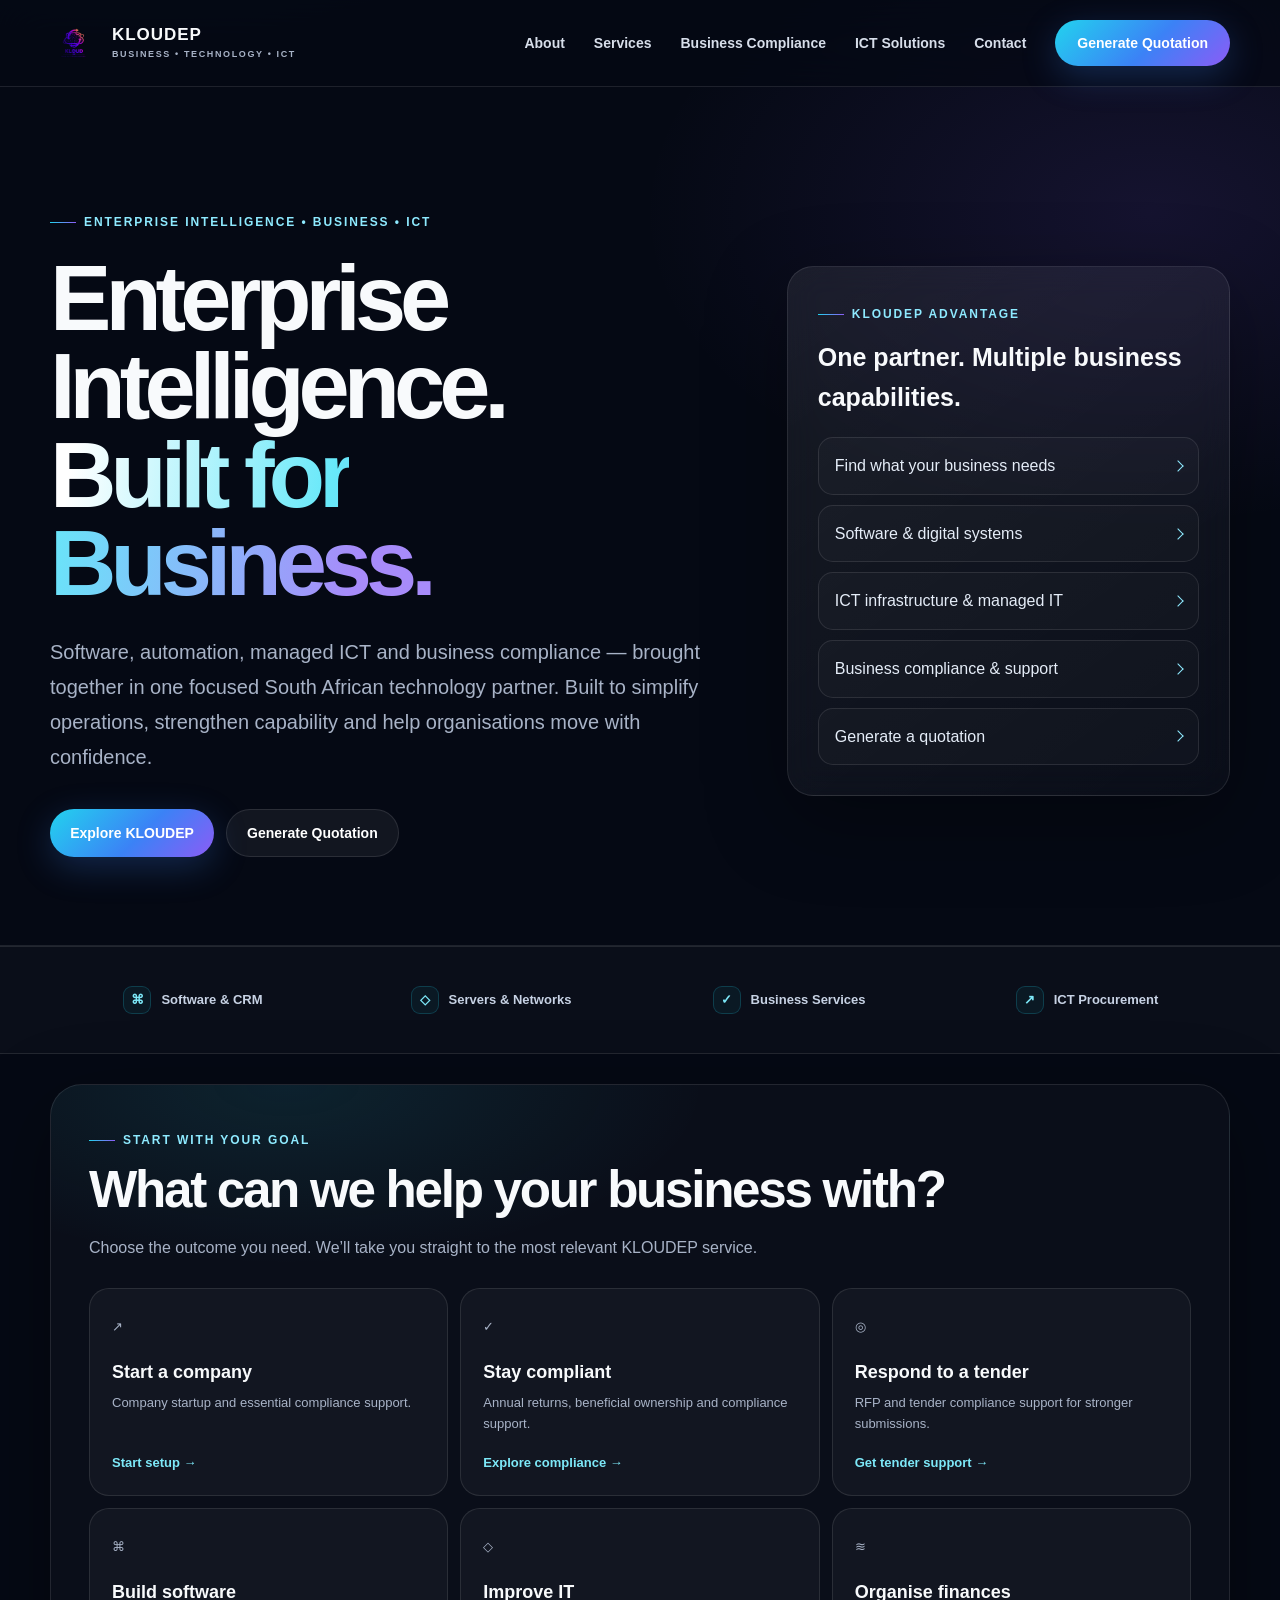
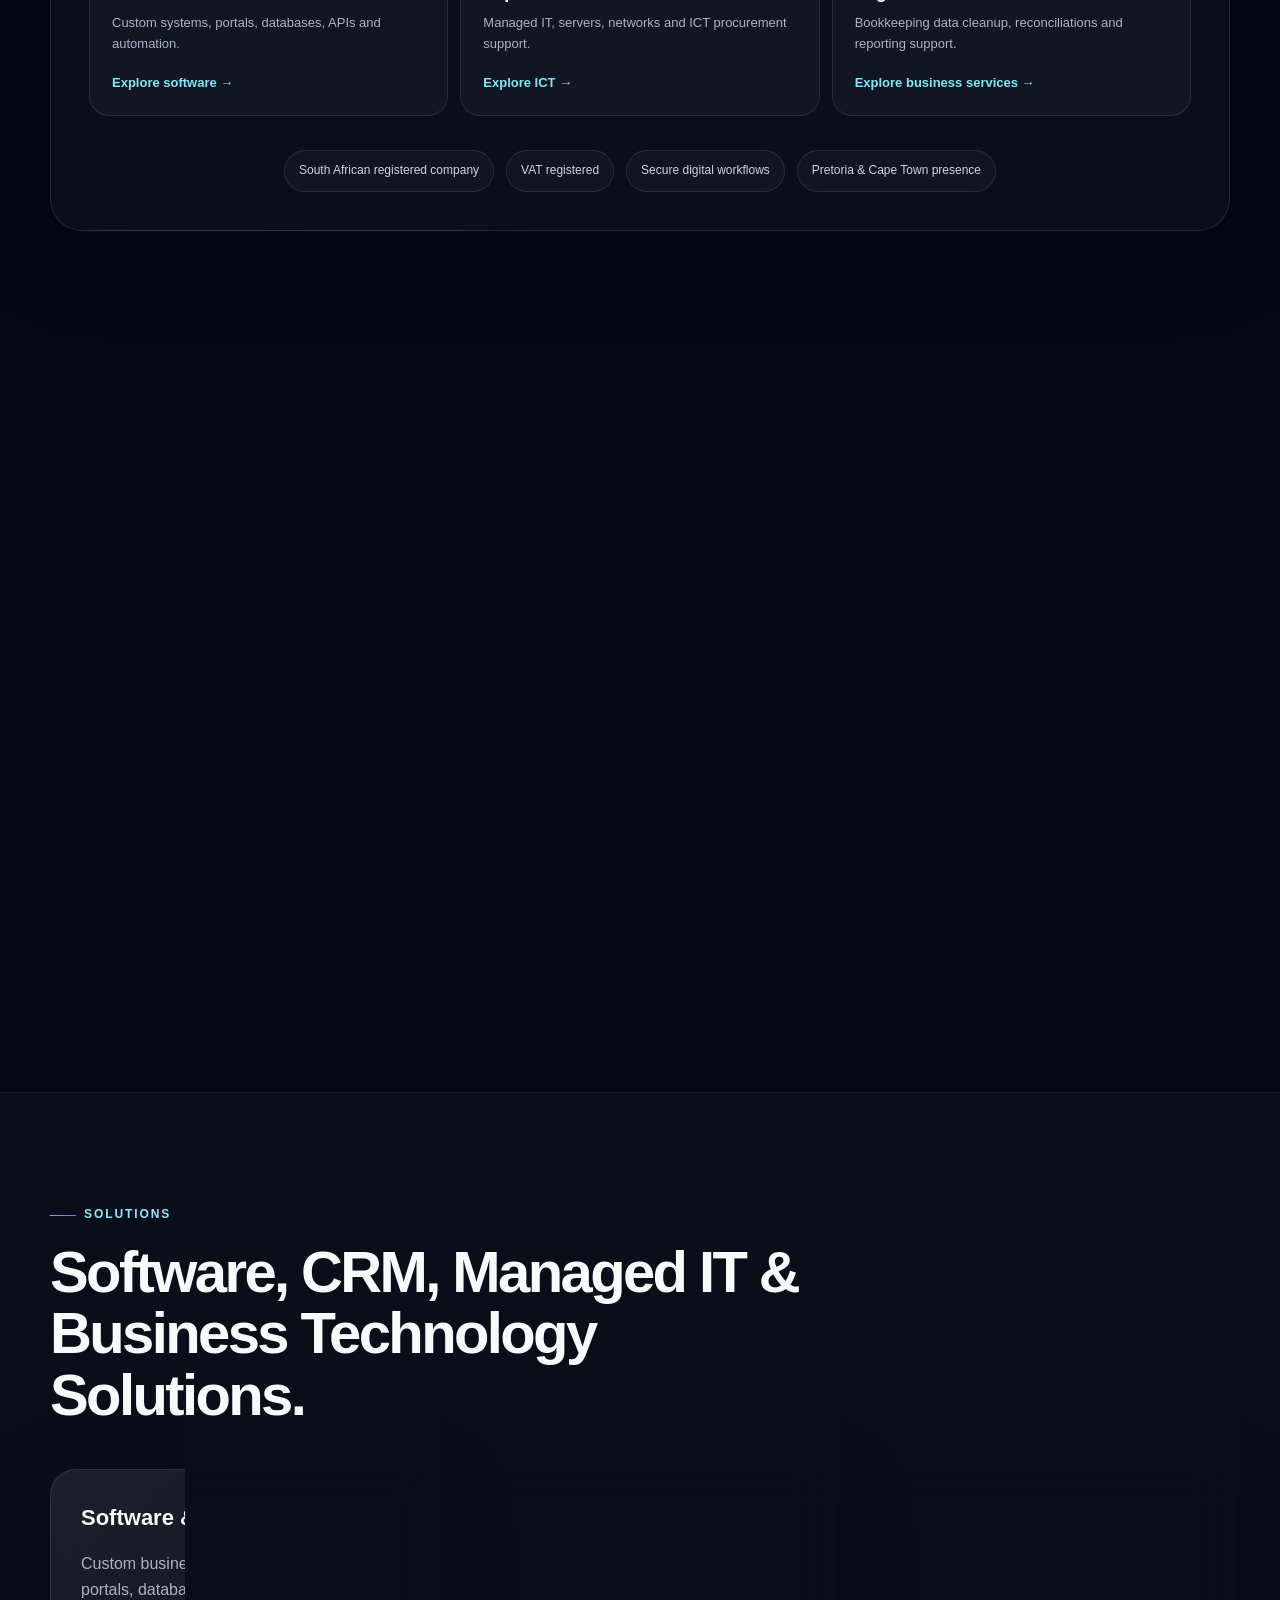
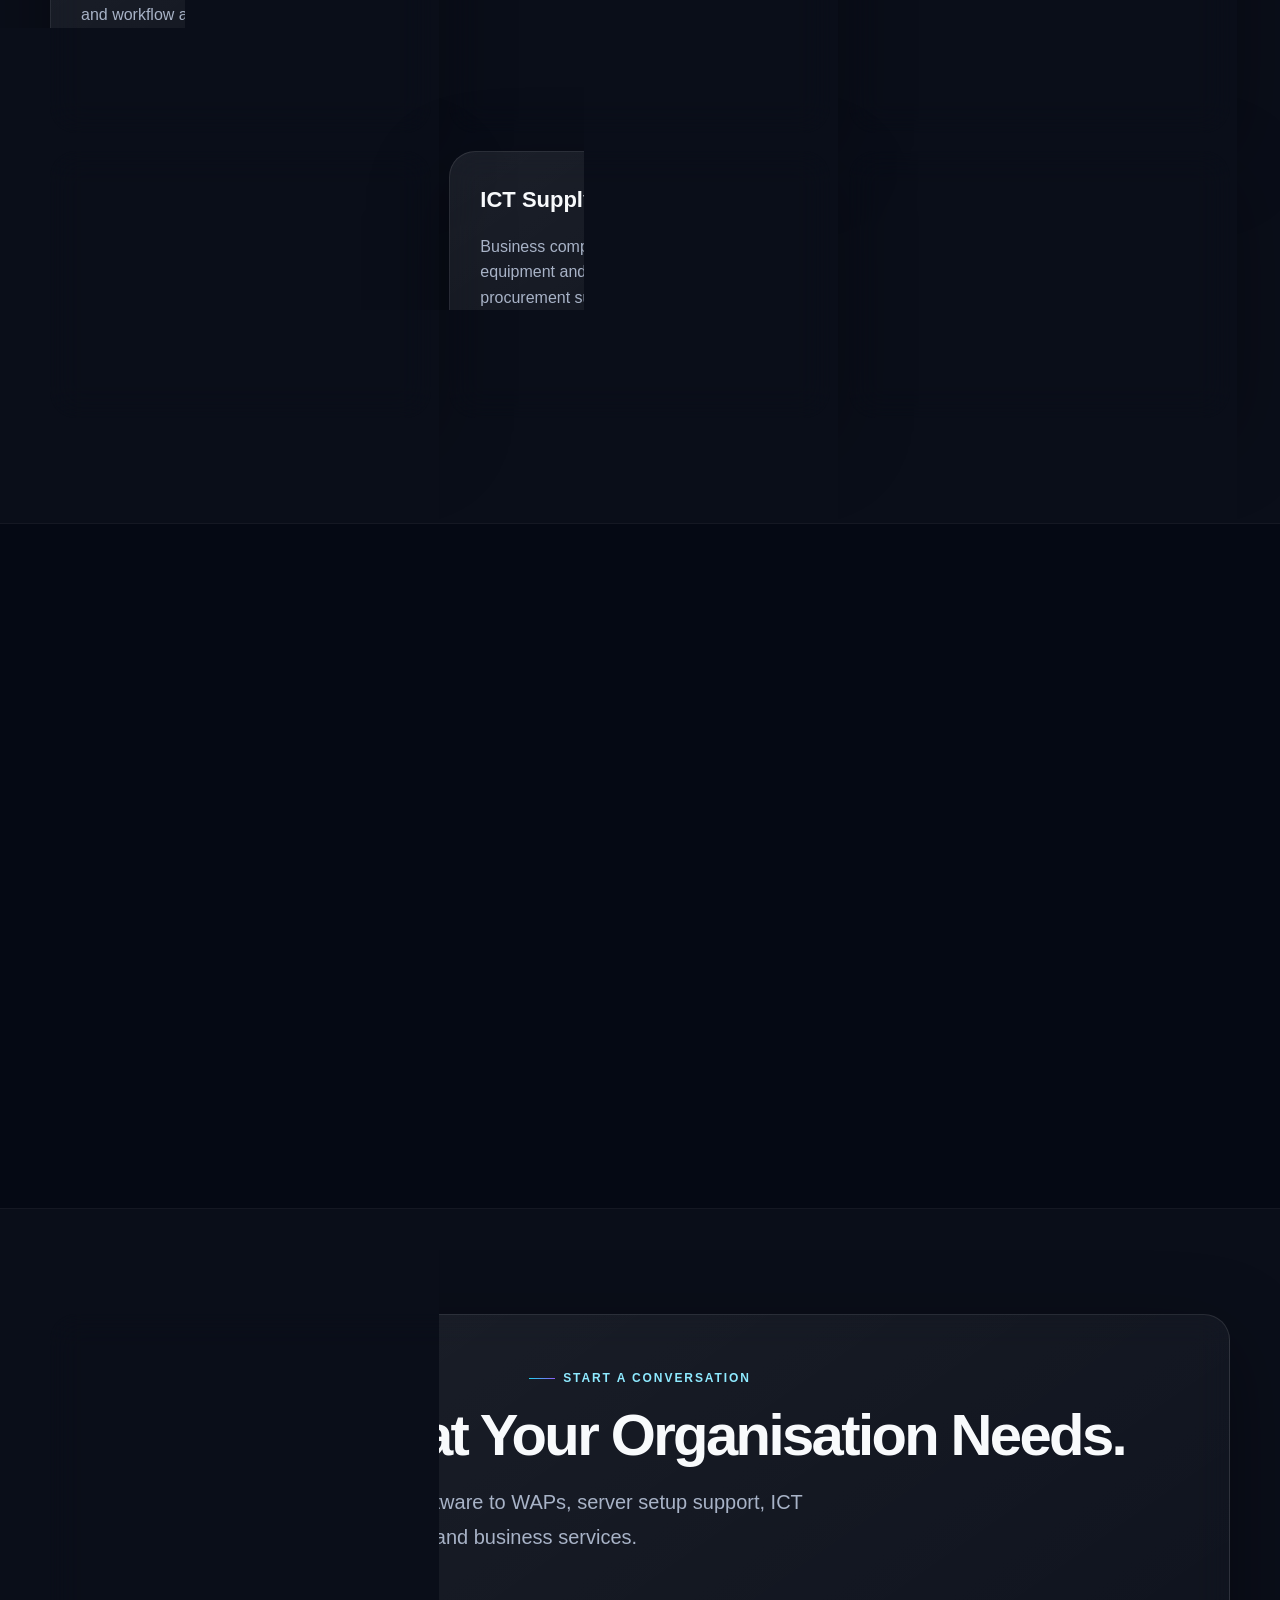
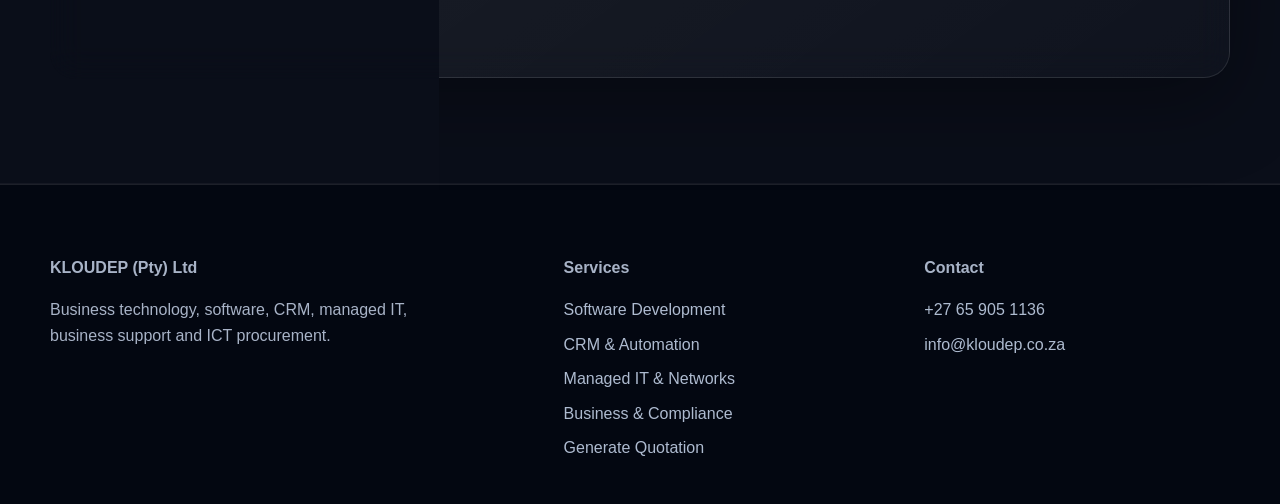
==== commit 18f0a38a: "Refine KLOUDEP premium homepage navigation and UX Refine homepage layout and navigation links for be" ====
--- a/index.html
+++ b/index.html
@@ -85,6 +85,44 @@
 @media(max-width:620px){.container{width:min(100% - 28px,var(--max))}.hero h1{font-size:clamp(46px,15vw,68px)}.section{padding:78px 0}.grid3,.grid2,.need-grid,.footer{grid-template-columns:1fr}.need-shell,.contact{padding:26px}.actions .btn{width:100%}.trust-grid{grid-template-columns:1fr}.brand small{display:none}}
 @media(prefers-reduced-motion:reduce){html{scroll-behavior:auto}*,*:before,*:after{transition:none!important}.reveal{opacity:1;transform:none}}
 </style>
+
+<style>
+/* KLOUDEP homepage refinement — header, hero actions, capability rail */
+header .nav{min-height:86px}
+header .brand img{width:48px;height:48px}
+header .brand{gap:14px}
+header .brand span{font-size:17px}
+header .brand small{font-size:9px;letter-spacing:.18em}
+header .links{gap:29px}
+header .links>a:not(.btn){font-size:14px;font-weight:700}
+header .links .btn.primary{min-height:46px;padding-inline:22px}
+
+.hero .actions .btn{min-width:150px}
+.hero .actions .btn.primary{min-width:164px}
+
+.quick a{position:relative;padding-right:42px;overflow:hidden}
+.quick a:after{content:"";position:absolute;right:16px;top:50%;width:7px;height:7px;border-top:1.5px solid #8eeaff;border-right:1.5px solid #8eeaff;transform:translateY(-50%) rotate(45deg);transition:transform .25s var(--ease)}
+.quick a:hover:after{transform:translate(4px,-50%) rotate(45deg)}
+.quick a:hover{box-shadow:inset 0 0 30px rgba(34,211,238,.045)}
+
+.trust{padding:18px 0}
+.trust-grid{min-height:auto;gap:12px}
+.capability{display:flex!important;align-items:center!important;justify-content:center;gap:10px;padding:13px 15px;border:1px solid transparent;border-radius:16px;transition:.25s var(--ease)}
+.capability:hover{background:rgba(255,255,255,.04);border-color:var(--line);transform:translateY(-2px)}
+.capability-icon{display:grid;place-items:center;width:28px;height:28px;border:1px solid rgba(34,211,238,.20);border-radius:9px;color:#7de8f8;background:rgba(34,211,238,.055);font-size:13px;flex:0 0 auto}
+
+@media(max-width:1050px){
+ header .links{gap:18px}
+ header .links>a:not(.btn){font-size:13px}
+}
+@media(max-width:900px){
+ header .nav{min-height:78px}
+ header .brand img{width:44px;height:44px}
+ .links{inset:78px 0 0}
+ .capability{justify-content:flex-start}
+}
+</style>
+
 </head>
 
 
@@ -133,35 +171,11 @@
         aria-label="Main navigation"
       >
         <a href="index.html#about">About</a>
-
-        <a href="index.html#solutions">Solutions</a>
-
-        <a href="software-development.html">
-          Software
-        </a>
-
-        <a href="crm-onboarding.html">
-          CRM
-        </a>
-
-        <a href="managed-it.html">
-          Managed IT
-        </a>
-
-        <a href="index.html#locations">
-          Locations
-        </a>
-
-        <a href="index.html#contact">
-          Contact
-        </a>
-
-        <a
-          class="btn primary"
-          href="quotation.html"
-        >
-          Generate Quotation
-        </a>
+        <a href="index.html#solutions">Services</a>
+        <a href="business-services.html">Business Compliance</a>
+        <a href="managed-it.html">ICT Solutions</a>
+        <a href="index.html#contact">Contact</a>
+        <a class="btn primary" href="quotation.html">Generate Quotation</a>
       </nav>
 
     </div>
@@ -206,28 +220,8 @@
 
           <!-- Hero Actions -->
           <div class="actions">
-
-            <a
-              class="btn primary"
-              href="#solutions"
-            >
-              Explore KLOUDEP
-            </a>
-
-            <a
-              class="btn"
-              href="quotation.html"
-            >
-              Generate Quotation
-            </a>
-
-            <a
-              class="btn"
-              href="#about"
-            >
-              About KLOUDEP
-            </a>
-
+            <a class="btn primary" href="#solutions">Explore KLOUDEP</a>
+            <a class="btn" href="quotation.html">Generate Quotation</a>
           </div>
 
         </div>
@@ -238,11 +232,11 @@
           <div class="eyebrow">KLOUDEP Advantage</div>
           <h3>One partner. Multiple business capabilities.</h3>
           <div class="quick">
-            <a href="#business-needs">Find what your business needs →</a>
-            <a href="software-development.html">Software &amp; digital systems →</a>
-            <a href="managed-it.html">ICT infrastructure &amp; managed IT →</a>
-            <a href="business-services.html">Business compliance &amp; support →</a>
-            <a href="quotation.html">Generate a quotation →</a>
+            <a href="#business-needs">Find what your business needs</a>
+            <a href="software-development.html">Software &amp; digital systems</a>
+            <a href="managed-it.html">ICT infrastructure &amp; managed IT</a>
+            <a href="business-services.html">Business compliance &amp; support</a>
+            <a href="quotation.html">Generate a quotation</a>
           </div>
         </aside>
 
@@ -260,25 +254,11 @@
     >
 
       <div class="container trust-grid">
-
-        <a href="software-development.html">
-          Software &amp; CRM
-        </a>
-
-        <a href="managed-it.html">
-          Servers &amp; Networks
-        </a>
-
-        <a href="#business-services">
-          Business Services
-        </a>
-
-        <a href="quotation.html">
-          ICT Procurement
-        </a>
-
-      </div>
-
+        <a class="capability" href="software-development.html"><span class="capability-icon">⌘</span><span>Software &amp; CRM</span></a>
+        <a class="capability" href="managed-it.html"><span class="capability-icon">◇</span><span>Servers &amp; Networks</span></a>
+        <a class="capability" href="business-services.html"><span class="capability-icon">✓</span><span>Business Services</span></a>
+        <a class="capability" href="quotation.html"><span class="capability-icon">↗</span><span>ICT Procurement</span></a>
+      </div>
     </section>
 
 
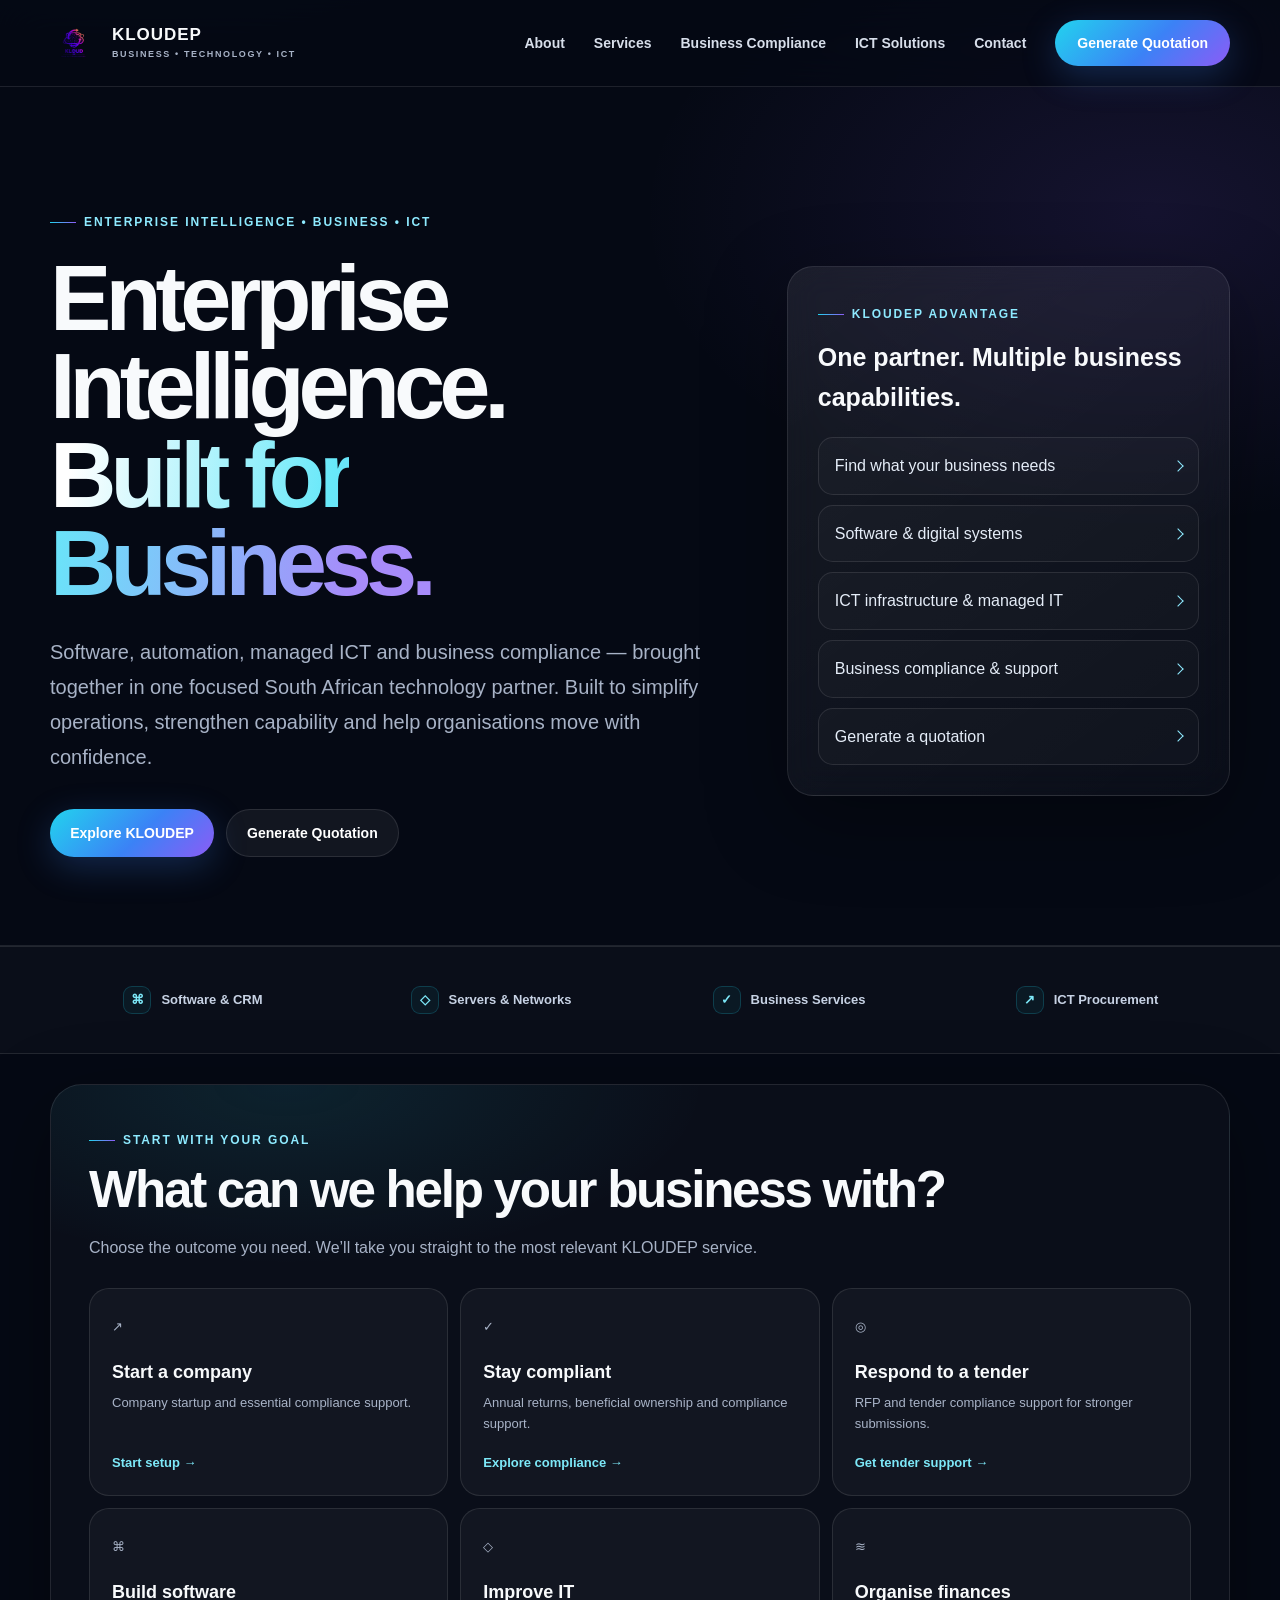
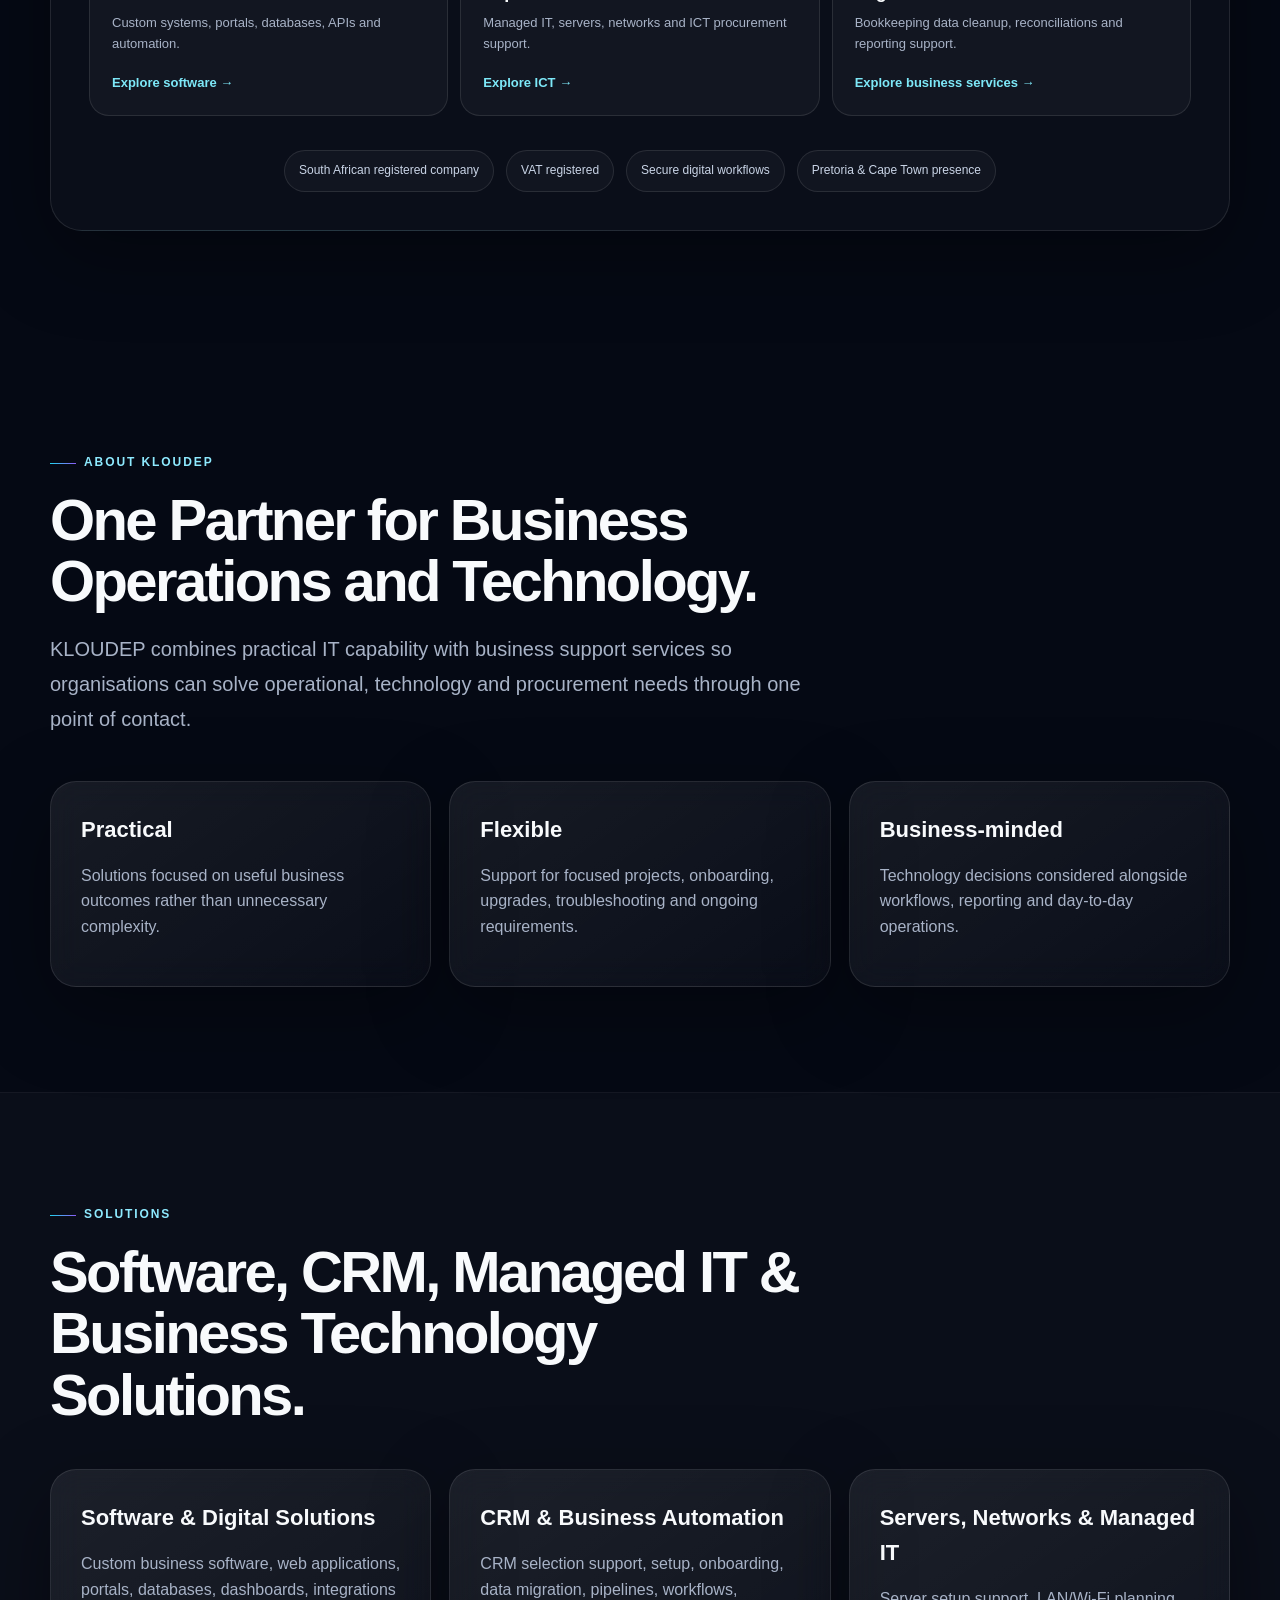
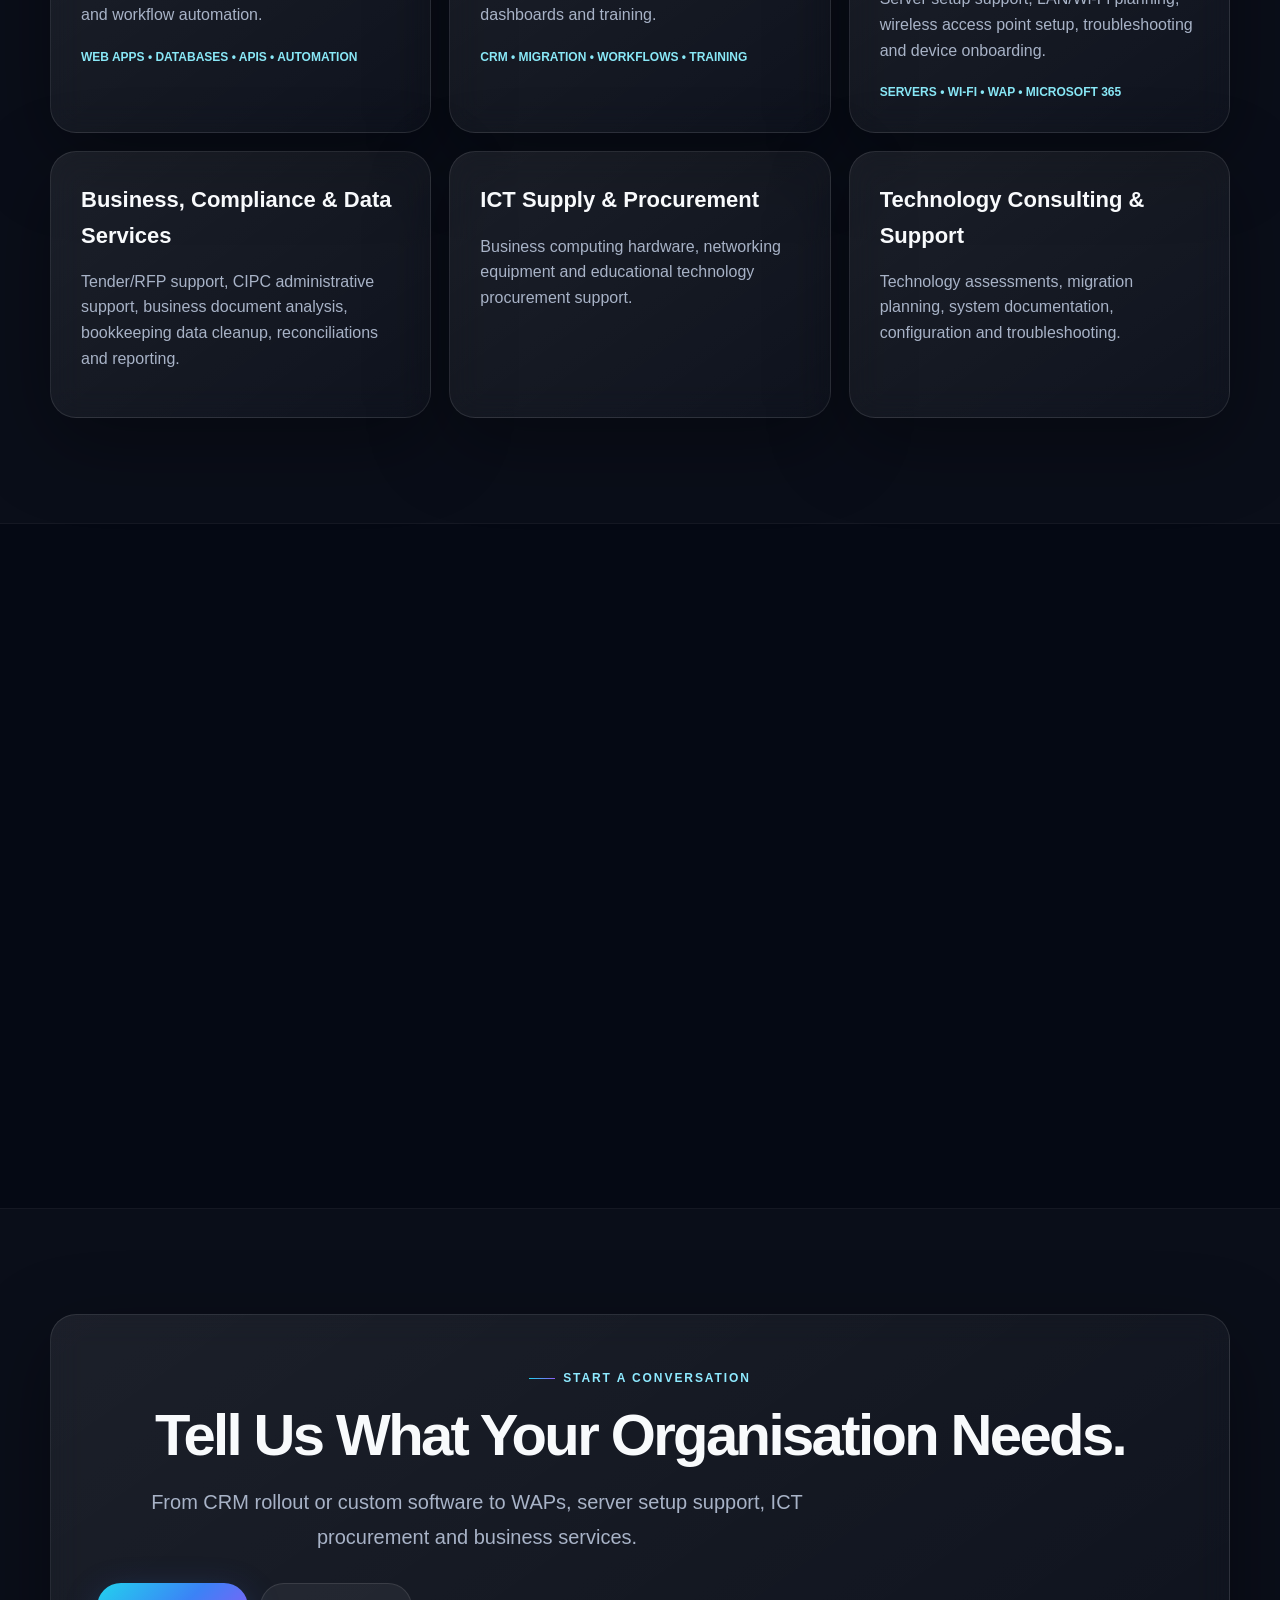
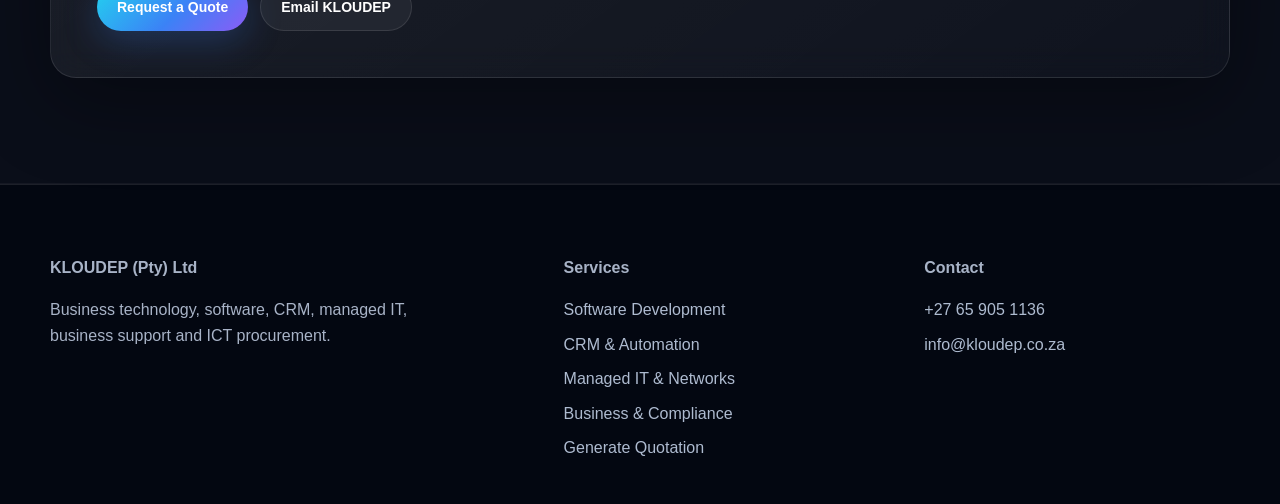
==== commit d3e8f30e: "Route ICT procurement to preselected quotation service Improve homepage service routing without chan" ====
--- a/index.html
+++ b/index.html
@@ -257,7 +257,7 @@
         <a class="capability" href="software-development.html"><span class="capability-icon">⌘</span><span>Software &amp; CRM</span></a>
         <a class="capability" href="managed-it.html"><span class="capability-icon">◇</span><span>Servers &amp; Networks</span></a>
         <a class="capability" href="business-services.html"><span class="capability-icon">✓</span><span>Business Services</span></a>
-        <a class="capability" href="quotation.html"><span class="capability-icon">↗</span><span>ICT Procurement</span></a>
+        <a class="capability" href="quotation.html?service=hardware"><span class="capability-icon">↗</span><span>ICT Procurement</span></a>
       </div>
     </section>
 
@@ -483,7 +483,7 @@
           <!-- ICT Procurement -->
           <a
             class="service"
-            href="quotation.html"
+            href="quotation.html?service=hardware"
           >
 
             <article class="card">
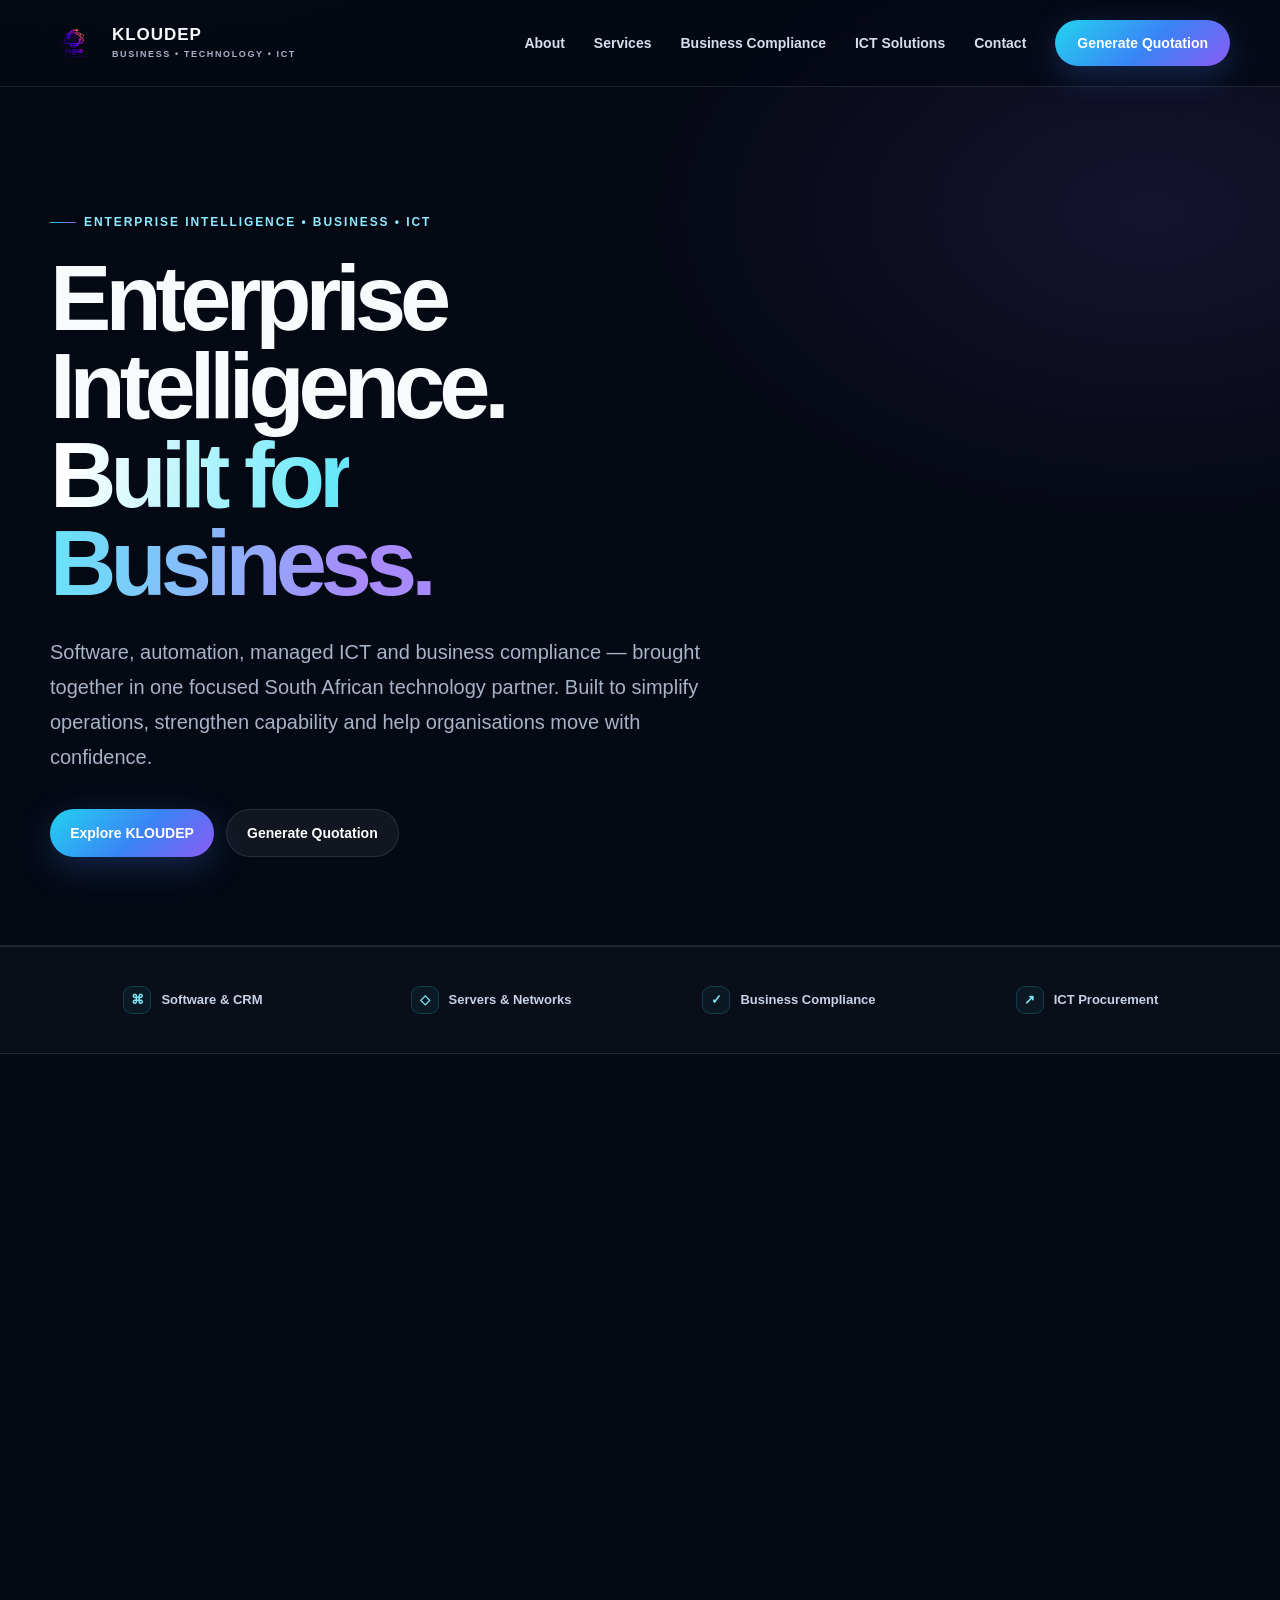
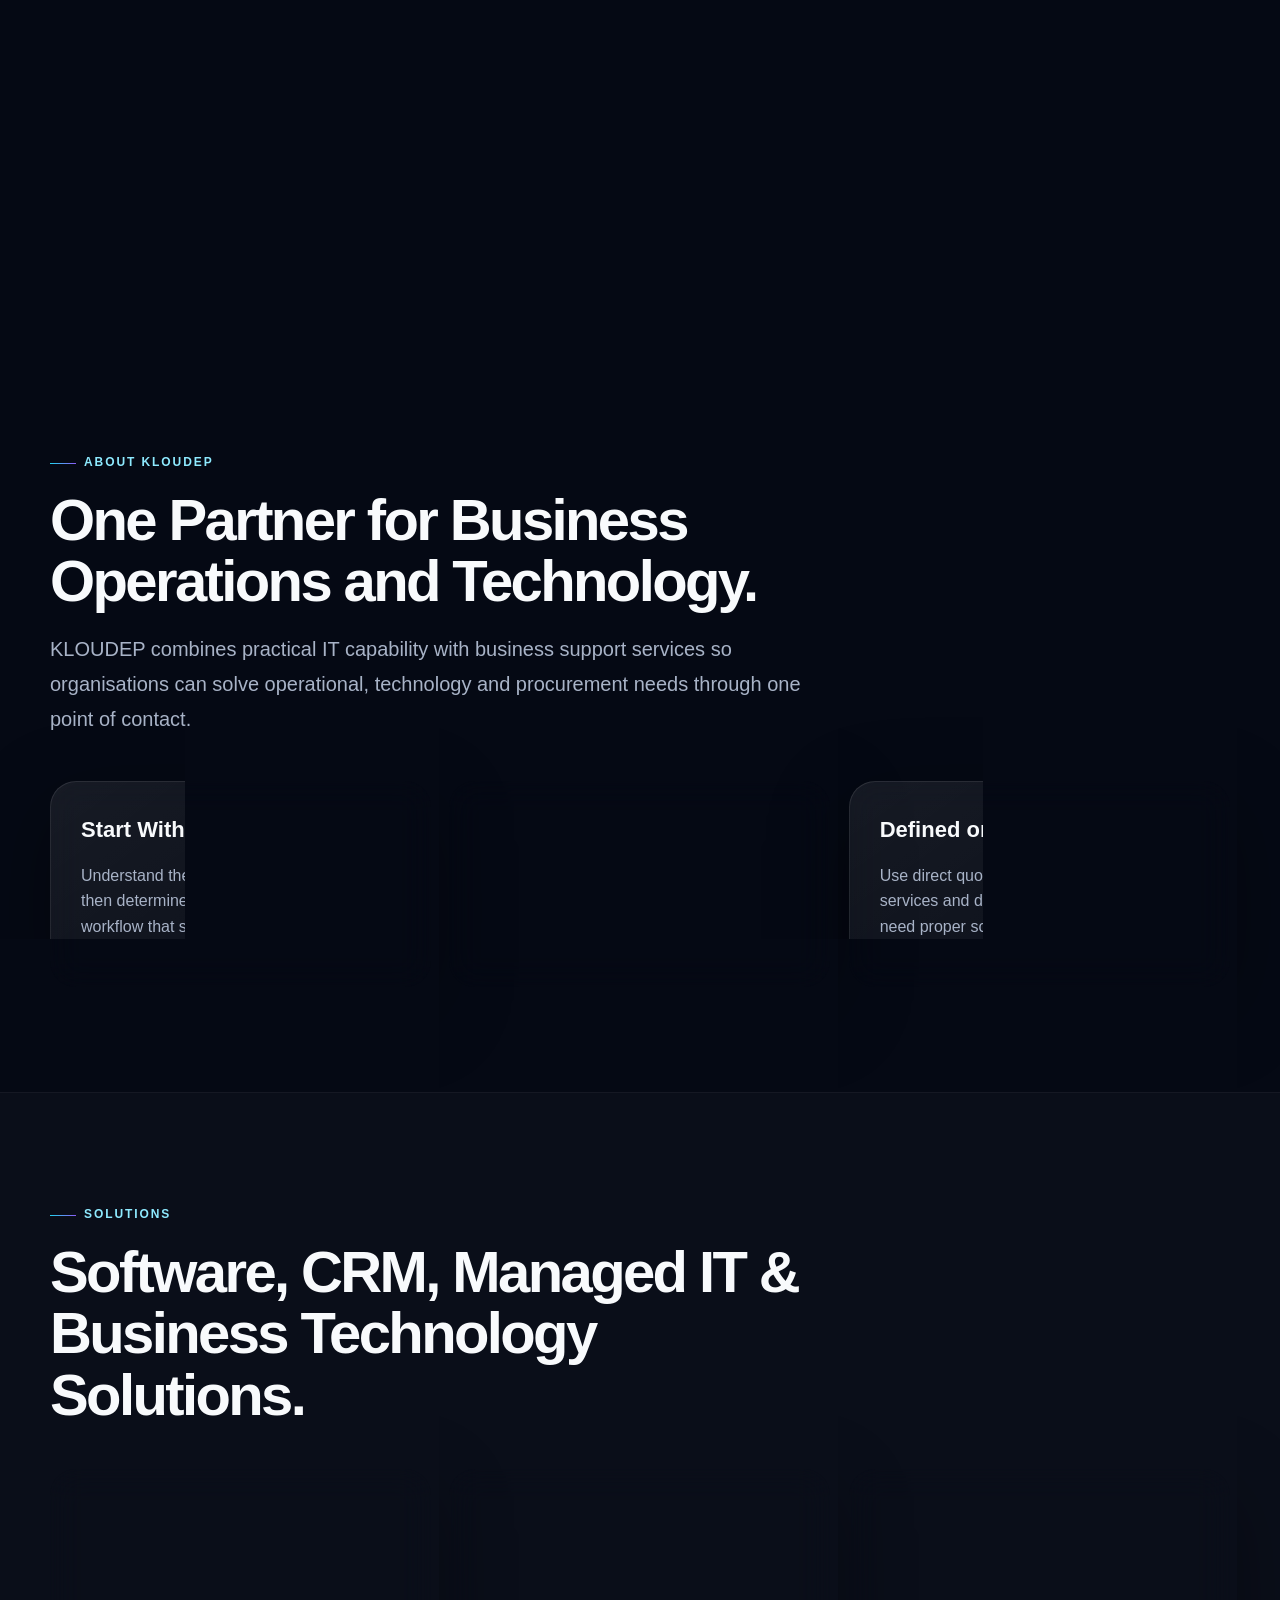
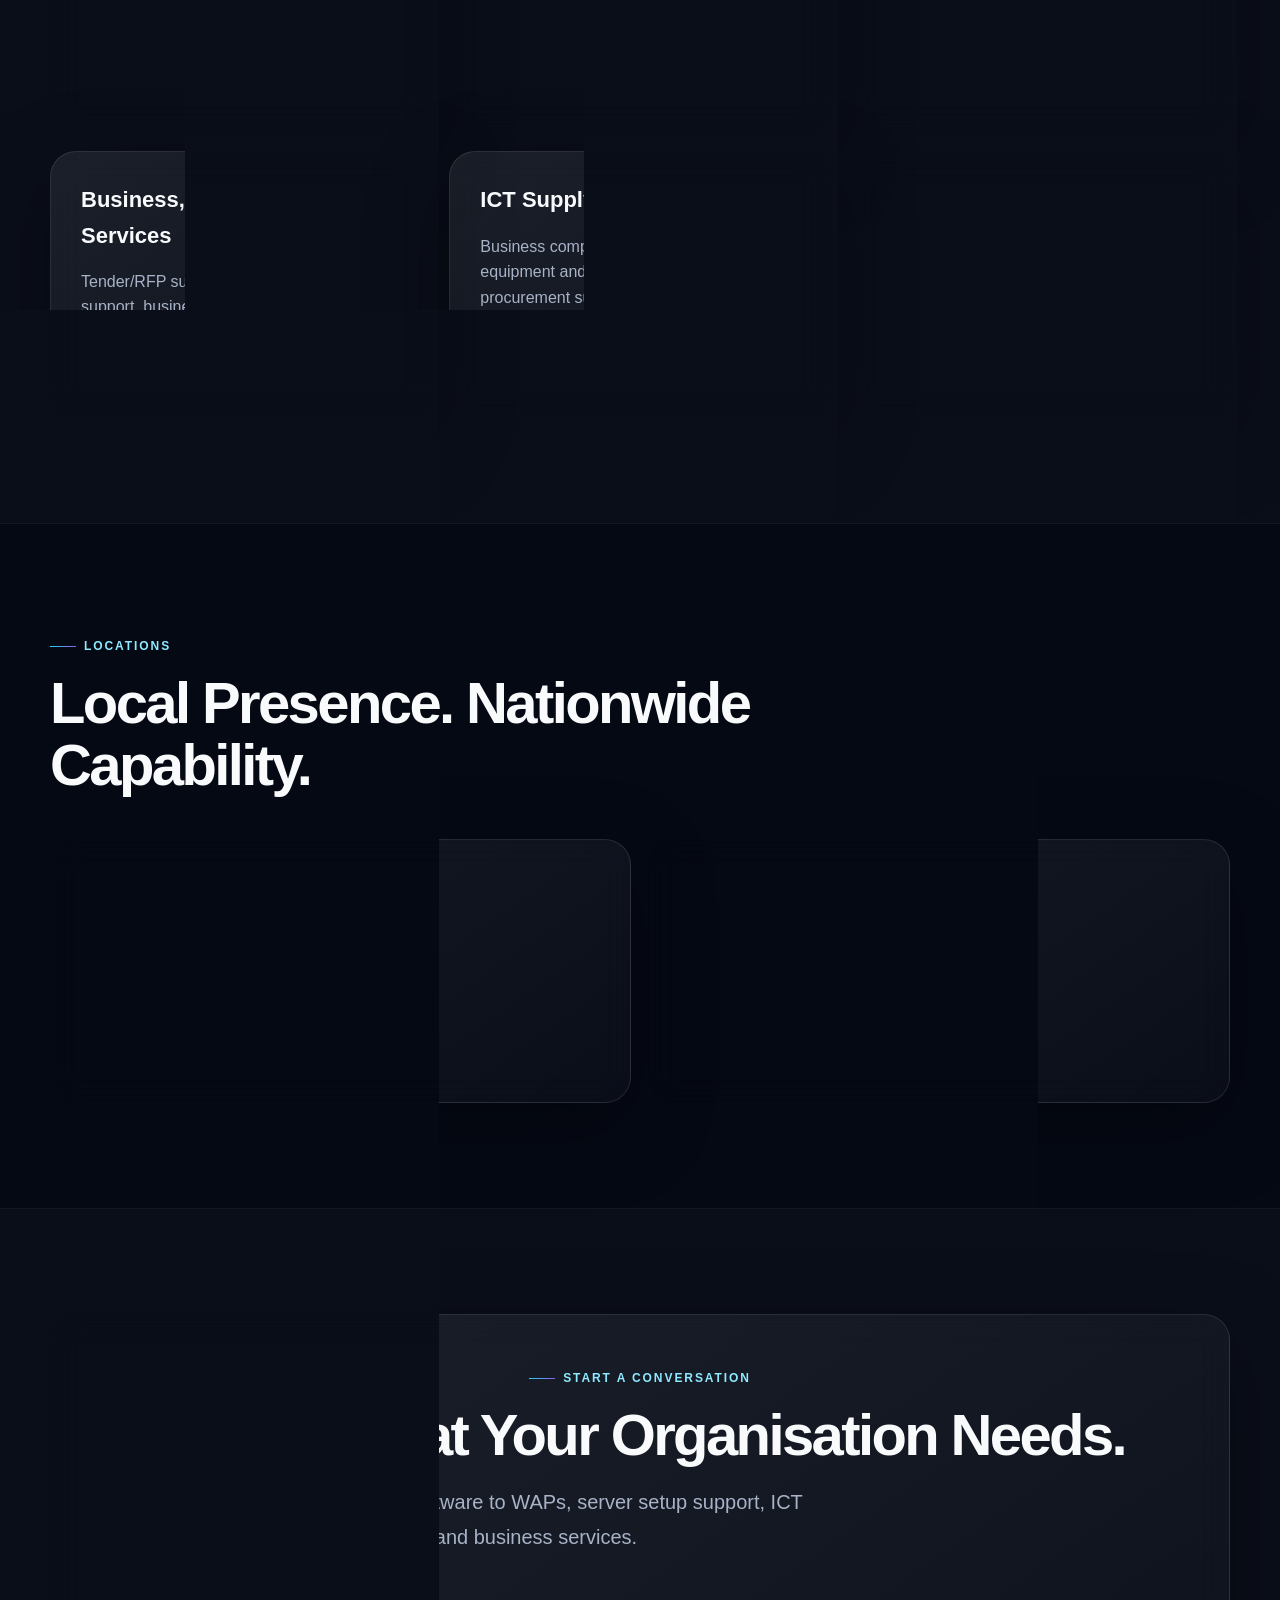
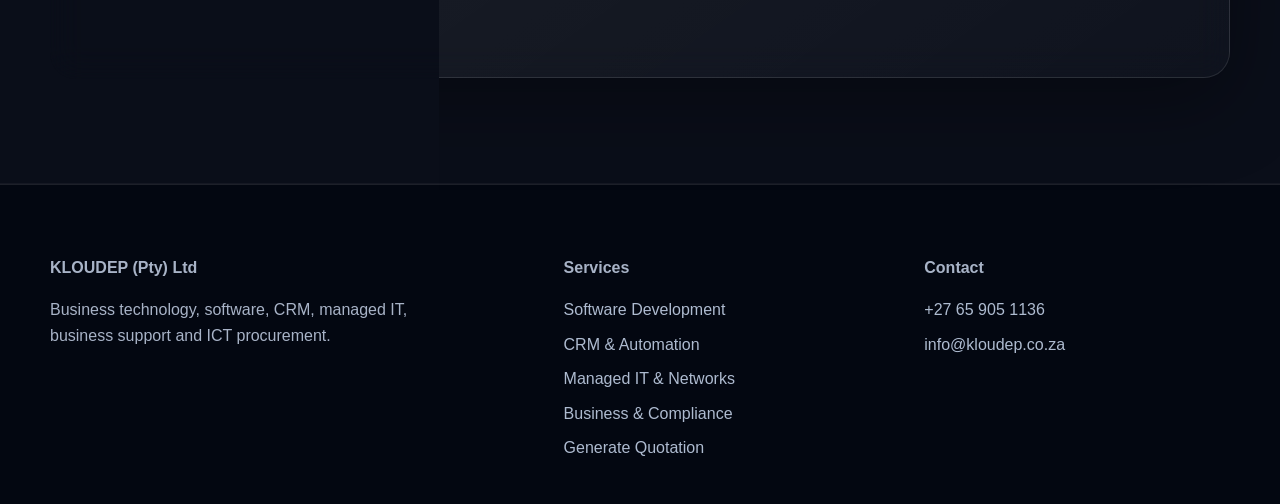
==== commit 8bdbdbb9: "Polish cross-site navigation, branding and service consistent Standardised navigation/footer termino" ====
--- a/index.html
+++ b/index.html
@@ -74,7 +74,7 @@
 <style>
 :root{--bg:#050914;--surface:rgba(15,23,42,.66);--text:#f8fafc;--muted:#a8b3c7;--line:rgba(255,255,255,.10);--cyan:#22d3ee;--blue:#3b82f6;--violet:#8b5cf6;--radius:26px;--shadow:0 24px 80px rgba(0,0,0,.34);--max:1180px;--ease:cubic-bezier(.2,.8,.2,1)}
 *{box-sizing:border-box}html{scroll-behavior:smooth}body{margin:0;background:radial-gradient(900px 520px at 12% -5%,rgba(34,211,238,.12),transparent 62%),radial-gradient(850px 520px at 90% 4%,rgba(139,92,246,.12),transparent 60%),var(--bg);color:var(--text);font-family:Inter,ui-sans-serif,-apple-system,BlinkMacSystemFont,"Segoe UI",sans-serif;line-height:1.6;-webkit-font-smoothing:antialiased}a{color:inherit;text-decoration:none}.container{width:min(var(--max),calc(100% - 40px));margin:auto}
-header{position:sticky;top:0;z-index:1000;background:rgba(5,9,20,.72);border-bottom:1px solid var(--line);backdrop-filter:blur(20px)}.nav{min-height:76px;display:flex;align-items:center;justify-content:space-between;gap:24px}.brand{display:flex;align-items:center;gap:12px;font-weight:850;letter-spacing:.06em}.brand img{width:42px;height:42px;object-fit:contain}.brand span{display:flex;flex-direction:column;line-height:1.05}.brand small{margin-top:6px;color:var(--muted);font-size:9px;letter-spacing:.15em}.links{display:flex;align-items:center;gap:25px}.links>a:not(.btn){font-size:14px;color:#d7deea;transition:.25s}.links>a:not(.btn):hover{color:#fff;transform:translateY(-1px)}.menu{display:none;border:1px solid var(--line);background:rgba(255,255,255,.05);color:#fff;border-radius:14px;padding:10px 14px;font-weight:700}
+header{position:sticky;top:0;z-index:1000;background:rgba(5,9,20,.72);border-bottom:1px solid var(--line);backdrop-filter:blur(20px)}.nav{min-height:76px;display:flex;align-items:center;justify-content:space-between;gap:24px}.brand{display:flex;align-items:center;gap:12px;font-weight:850;letter-spacing:.06em}.brand img{width:58px;height:58px;object-fit:contain;flex:0 0 auto}.brand span{display:flex;flex-direction:column;line-height:1.05}.brand small{margin-top:6px;color:var(--muted);font-size:9px;letter-spacing:.15em}.links{display:flex;align-items:center;gap:25px}.links>a:not(.btn){font-size:14px;color:#d7deea;transition:.25s}.links>a:not(.btn):hover{color:#fff;transform:translateY(-1px)}.menu{display:none;border:1px solid var(--line);background:rgba(255,255,255,.05);color:#fff;border-radius:14px;padding:10px 14px;font-weight:700}
 .btn{display:inline-flex;align-items:center;justify-content:center;gap:9px;min-height:48px;padding:0 20px;border:1px solid var(--line);border-radius:999px;background:rgba(255,255,255,.055);color:#fff;font-weight:750;font-size:14px;transition:.25s var(--ease)}.btn:hover{transform:translateY(-3px);background:rgba(255,255,255,.09)}.btn.primary{border:0;background:linear-gradient(135deg,var(--cyan),var(--blue) 55%,var(--violet));box-shadow:0 10px 35px rgba(59,130,246,.25)}
 .hero{position:relative;overflow:hidden;padding:118px 0 88px}.hero-grid{display:grid;grid-template-columns:minmax(0,1.2fr) minmax(330px,.8fr);gap:72px;align-items:center}.eyebrow{display:inline-flex;align-items:center;gap:8px;color:#8eeaff;font-size:12px;font-weight:850;letter-spacing:.16em;text-transform:uppercase}.eyebrow:before{content:"";width:26px;height:1px;background:linear-gradient(90deg,var(--cyan),var(--violet))}.hero h1{font-size:clamp(54px,7.3vw,92px);line-height:.96;letter-spacing:-.065em;margin:22px 0 28px}.gradient{background:linear-gradient(100deg,#fff 4%,#67e8f9 42%,#a78bfa 88%);-webkit-background-clip:text;background-clip:text;color:transparent}.lead{max-width:760px;color:var(--muted);font-size:clamp(17px,1.6vw,20px);line-height:1.75}.actions{display:flex;flex-wrap:wrap;gap:12px;margin-top:34px}
 .panel,.card{border:1px solid var(--line);background:linear-gradient(145deg,rgba(255,255,255,.075),rgba(255,255,255,.025));box-shadow:var(--shadow);backdrop-filter:blur(16px)}.panel{padding:30px;border-radius:var(--radius)}.panel h3{font-size:25px;margin:13px 0 20px}.quick{display:grid;gap:10px}.quick a{padding:15px 16px;border:1px solid var(--line);border-radius:15px;color:#e5edf8;background:rgba(255,255,255,.025);transition:.25s var(--ease)}.quick a:hover{transform:translateX(5px);background:rgba(255,255,255,.07)}
@@ -256,7 +256,7 @@
       <div class="container trust-grid">
         <a class="capability" href="software-development.html"><span class="capability-icon">⌘</span><span>Software &amp; CRM</span></a>
         <a class="capability" href="managed-it.html"><span class="capability-icon">◇</span><span>Servers &amp; Networks</span></a>
-        <a class="capability" href="business-services.html"><span class="capability-icon">✓</span><span>Business Services</span></a>
+        <a class="capability" href="business-services.html"><span class="capability-icon">✓</span><span>Business Compliance</span></a>
         <a class="capability" href="quotation.html?service=hardware"><span class="capability-icon">↗</span><span>ICT Procurement</span></a>
       </div>
     </section>
@@ -275,7 +275,7 @@
           <a class="need-card" href="managed-it.html"><span class="need-icon">◇</span><strong>Improve IT</strong><span>Managed IT, servers, networks and ICT procurement support.</span><b>Explore ICT →</b></a>
           <a class="need-card" href="business-services.html"><span class="need-icon">≋</span><strong>Organise finances</strong><span>Bookkeeping data cleanup, reconciliations and reporting support.</span><b>Explore business services →</b></a>
         </div>
-        <div class="trust-proof"><span class="proof">South African registered company</span><span class="proof">VAT registered</span><span class="proof">Secure digital workflows</span><span class="proof">Pretoria &amp; Cape Town presence</span></div>
+        <div class="trust-proof"><span class="proof">South African registered company</span><span class="proof">VAT registered</span><span class="proof">Structured digital workflows</span><span class="proof">Pretoria &amp; Cape Town presence</span></div>
       </div></div>
     </section>
 
@@ -312,11 +312,11 @@
 
           <article class="card">
 
-            <h3>Practical</h3>
+            <h3>Start With the Requirement</h3>
 
             <p>
-              Solutions focused on useful business outcomes rather
-              than unnecessary complexity.
+              Understand the operational problem first, then determine
+              the technology, service or workflow that should support it.
             </p>
 
           </article>
@@ -324,11 +324,11 @@
 
           <article class="card">
 
-            <h3>Flexible</h3>
+            <h3>Connected Capability</h3>
 
             <p>
-              Support for focused projects, onboarding, upgrades,
-              troubleshooting and ongoing requirements.
+              Software, CRM, ICT infrastructure and business requirements
+              can be considered together when the work crosses disciplines.
             </p>
 
           </article>
@@ -336,11 +336,11 @@
 
           <article class="card">
 
-            <h3>Business-minded</h3>
+            <h3>Defined or Scoped</h3>
 
             <p>
-              Technology decisions considered alongside workflows,
-              reporting and day-to-day operations.
+              Use direct quotation for defined catalogue services and
+              discovery for requirements that need proper scoping first.
             </p>
 
           </article>
@@ -418,12 +418,12 @@
               </h3>
 
               <p>
-                CRM selection support, setup, onboarding, data migration,
-                pipelines, workflows, dashboards and training.
+                Structure customer information, pipelines, follow-ups and workflows
+                around the way your organisation works.
               </p>
 
               <div class="tags">
-                CRM • Migration • Workflows • Training
+                CRM • Pipelines • Workflows • Automation
               </div>
 
             </article>
@@ -715,11 +715,39 @@
        JAVASCRIPT
   ========================================================== -->
   <script>
-  (()=>{const m=document.querySelector('.menu'),n=document.querySelector('#main-navigation');
-  if(m&&n){m.innerHTML='Menu <span aria-hidden="true">☰</span>';const c=()=>{n.classList.remove('open');m.setAttribute('aria-expanded','false');document.body.style.overflow=''};
-  m.addEventListener('click',()=>{const o=!n.classList.contains('open');n.classList.toggle('open',o);m.setAttribute('aria-expanded',String(o));document.body.style.overflow=o?'hidden':''});n.querySelectorAll('a').forEach(a=>a.addEventListener('click',c));}
-  const els=document.querySelectorAll('.section .head,.section .card,.need-shell,.hero .panel,.contact');els.forEach(e=>e.classList.add('reveal'));
-  if('IntersectionObserver'in window&&!matchMedia('(prefers-reduced-motion: reduce)').matches){const io=new IntersectionObserver(es=>es.forEach(x=>{if(x.isIntersecting){x.target.classList.add('visible');io.unobserve(x.target)}}),{threshold:.12});els.forEach(e=>io.observe(e))}else els.forEach(e=>e.classList.add('visible'));})();
+    (() => {
+      const menuButton = document.querySelector('.menu');
+      const navigation = document.getElementById('main-navigation');
+      if (!menuButton || !navigation) return;
+      let lastFocusedElement = null;
+
+      const closeMenu = (restoreFocus = false) => {
+        navigation.classList.remove('open');
+        menuButton.setAttribute('aria-expanded', 'false');
+        menuButton.setAttribute('aria-label', 'Open navigation');
+        document.body.style.overflow = '';
+        if (restoreFocus && lastFocusedElement) lastFocusedElement.focus();
+      };
+
+      menuButton.addEventListener('click', () => {
+        const isOpening = !navigation.classList.contains('open');
+        if (isOpening) lastFocusedElement = document.activeElement;
+        navigation.classList.toggle('open', isOpening);
+        menuButton.setAttribute('aria-expanded', String(isOpening));
+        menuButton.setAttribute('aria-label', isOpening ? 'Close navigation' : 'Open navigation');
+        document.body.style.overflow = isOpening ? 'hidden' : '';
+      });
+
+      navigation.querySelectorAll('a').forEach(link => link.addEventListener('click', () => closeMenu(false)));
+
+      document.addEventListener('keydown', event => {
+        if (event.key === 'Escape' && navigation.classList.contains('open')) closeMenu(true);
+      });
+
+      window.addEventListener('resize', () => {
+        if (window.innerWidth > 900 && navigation.classList.contains('open')) closeMenu(false);
+      });
+    })();
   </script>
 
 </body>
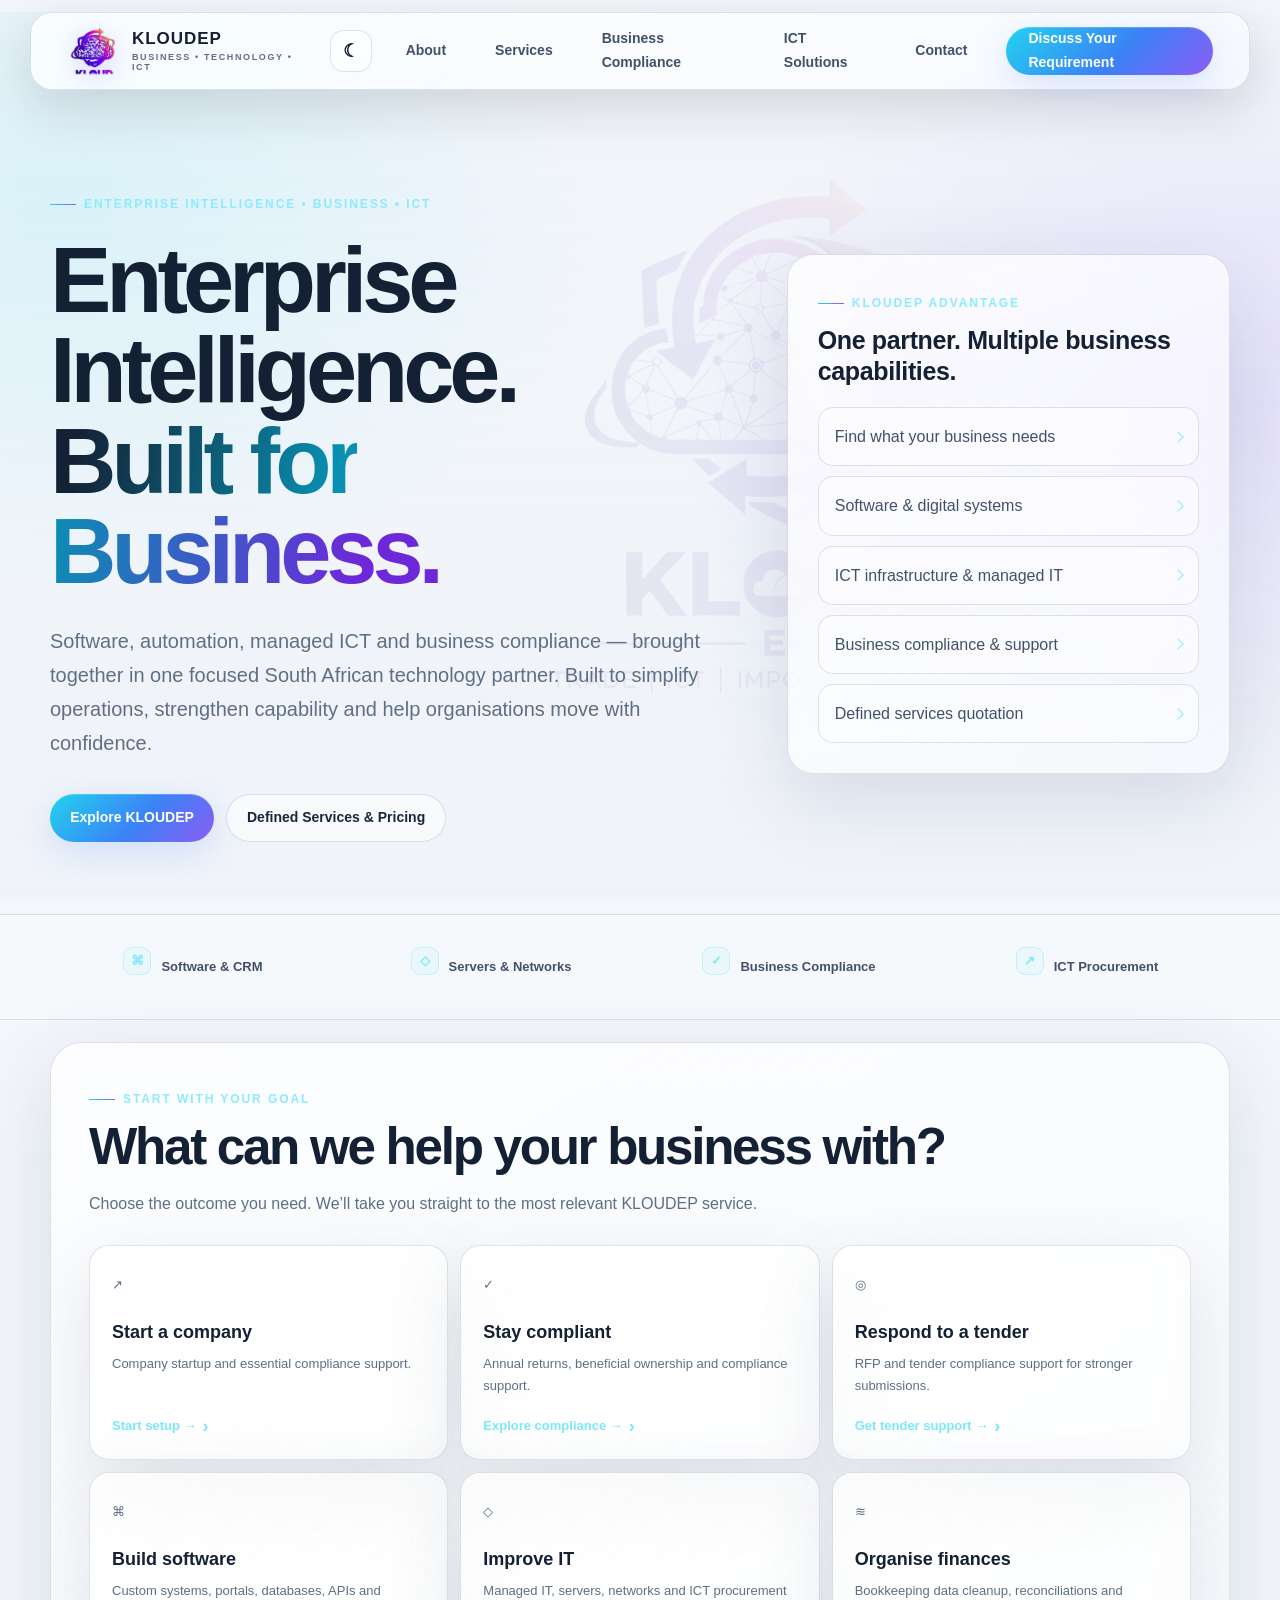
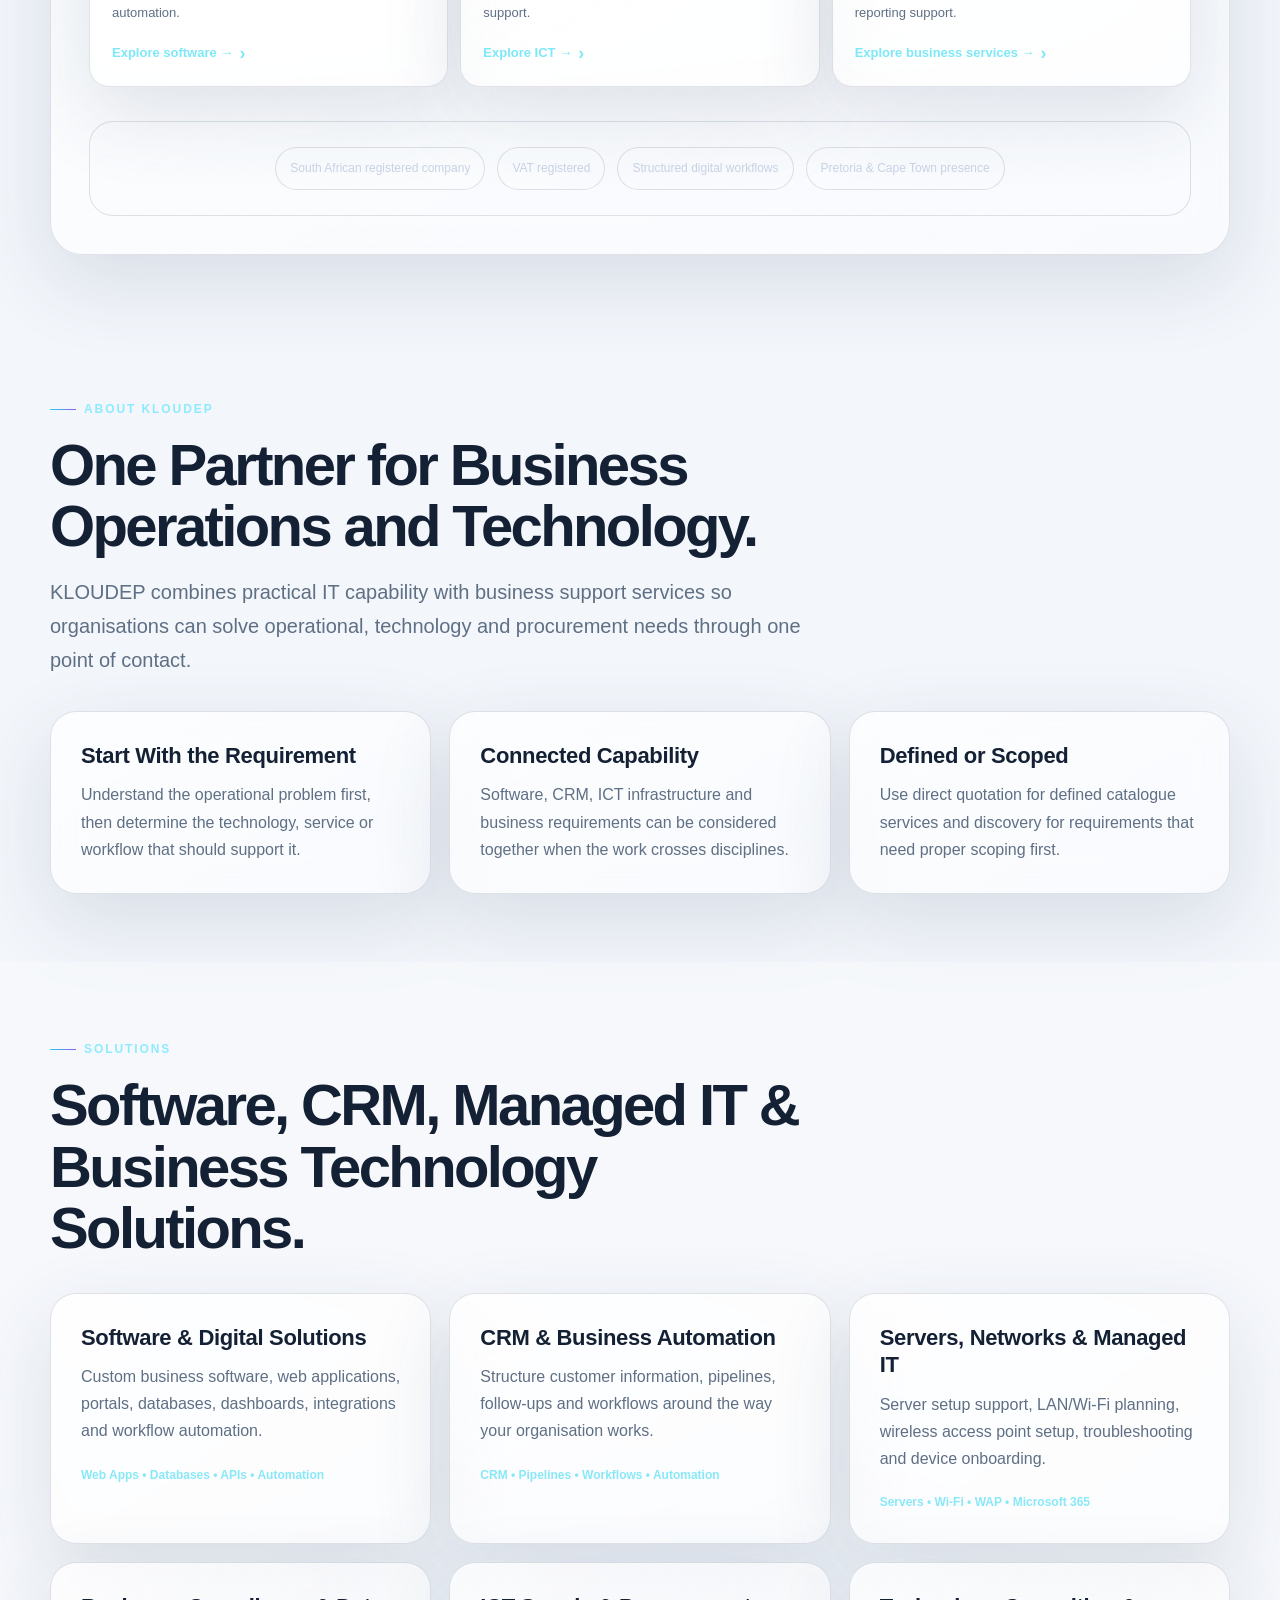
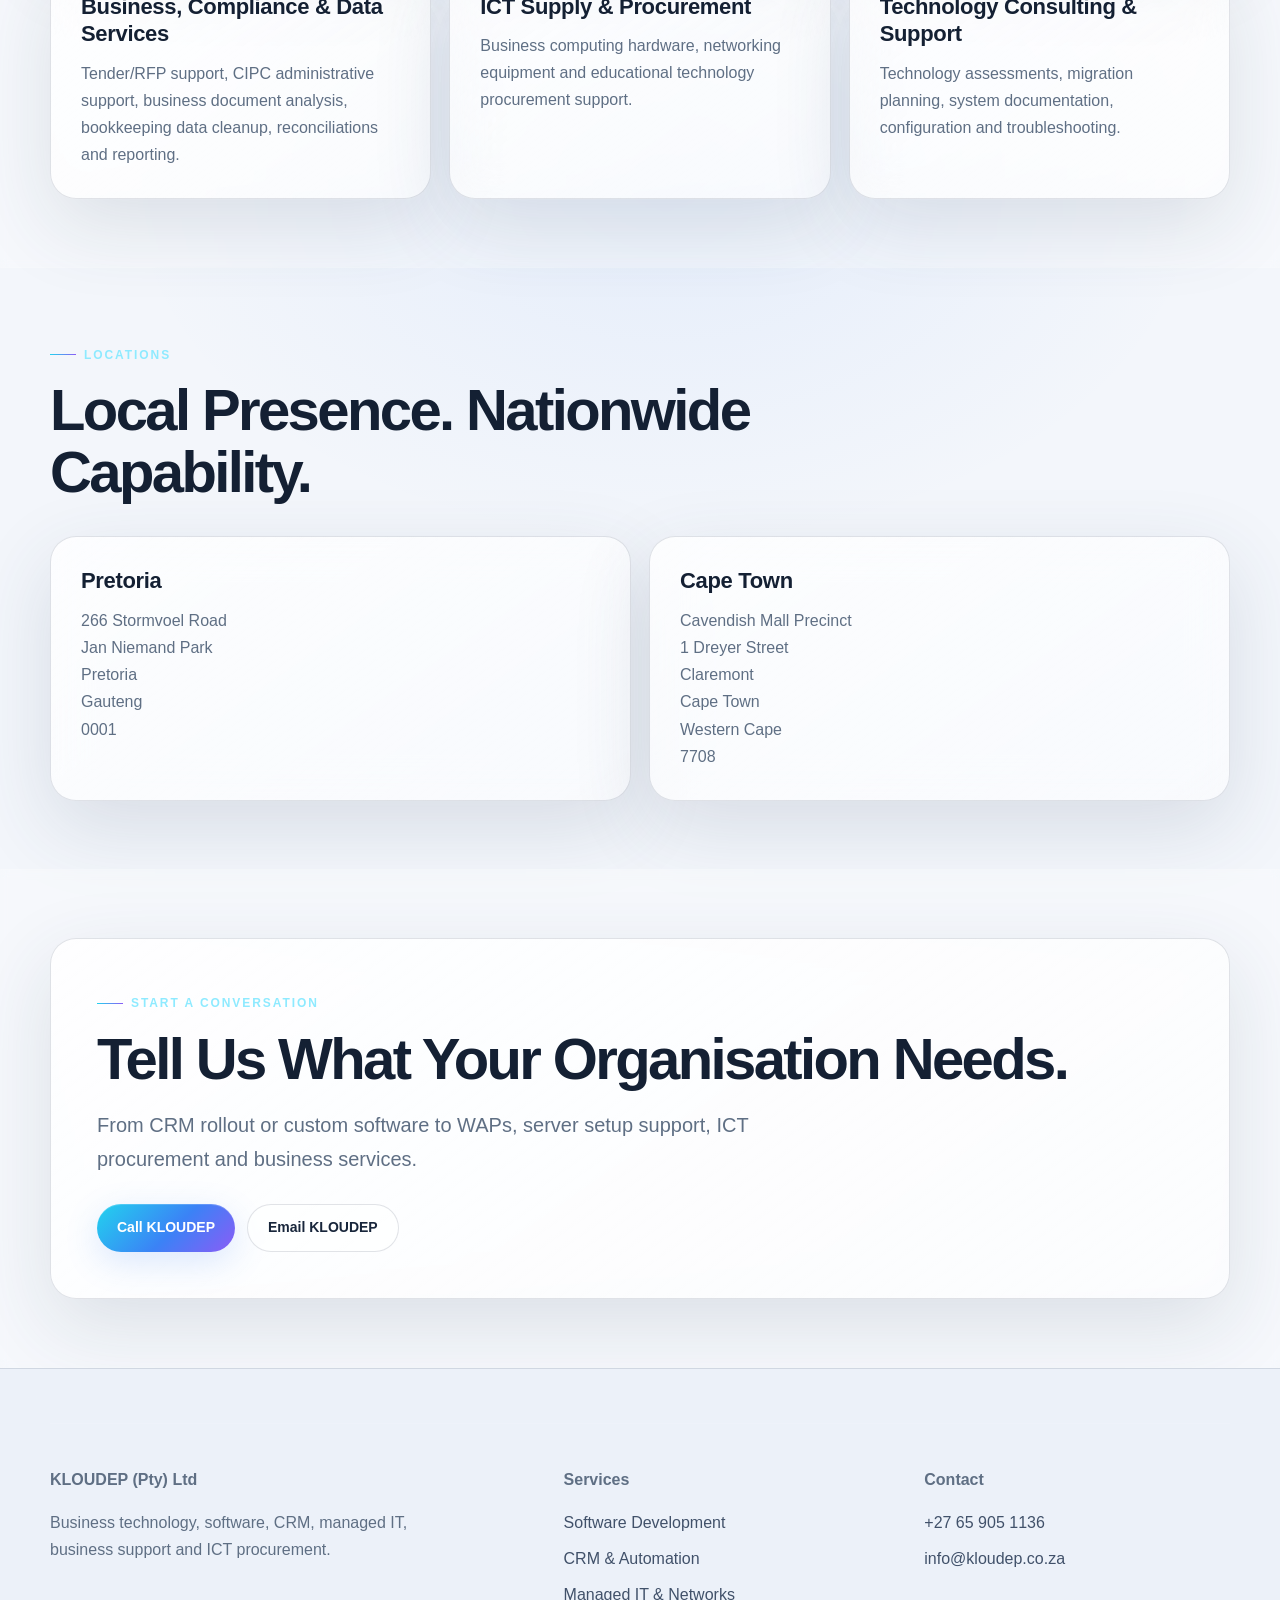
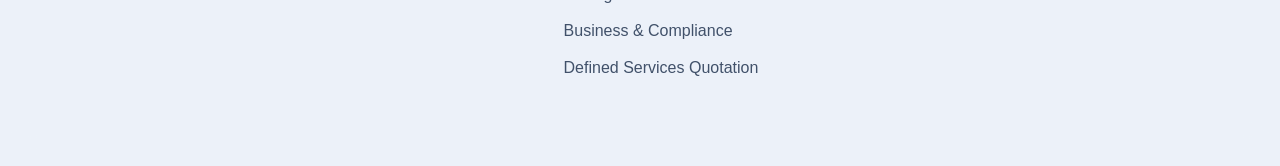
==== commit e8d32f88: "Deploy KLOUDEP Glass v4.5 premium UX Deploy premium Glass UI, responsive navigation, light/dark them" ====
--- a/index.html
+++ b/index.html
@@ -123,6 +123,8 @@
 }
 </style>
 
+  <link rel="stylesheet" href="css/kloudep-glass.css">
+  <script src="js/kloudep-ui.js"></script>
 </head>
 
 
@@ -141,10 +143,7 @@
         href="index.html"
         aria-label="KLOUDEP home"
       >
-        <img
-          src="images/logo.png"
-          alt="KLOUDEP logo"
-        >
+        <span class="brand-mark" aria-hidden="true"><img src="images/kloudep-brand-web.png" alt=""></span>
 
         <span>
           KLOUDEP
@@ -175,7 +174,7 @@
         <a href="business-services.html">Business Compliance</a>
         <a href="managed-it.html">ICT Solutions</a>
         <a href="index.html#contact">Contact</a>
-        <a class="btn primary" href="quotation.html">Generate Quotation</a>
+        <a class="btn primary" href="index.html?topic=general#contact">Discuss Your Requirement</a>
       </nav>
 
     </div>
@@ -221,7 +220,7 @@
           <!-- Hero Actions -->
           <div class="actions">
             <a class="btn primary" href="#solutions">Explore KLOUDEP</a>
-            <a class="btn" href="quotation.html">Generate Quotation</a>
+            <a class="btn" href="business-services.html">Defined Services & Pricing</a>
           </div>
 
         </div>
@@ -236,7 +235,7 @@
             <a href="software-development.html">Software &amp; digital systems</a>
             <a href="managed-it.html">ICT infrastructure &amp; managed IT</a>
             <a href="business-services.html">Business compliance &amp; support</a>
-            <a href="quotation.html">Generate a quotation</a>
+            <a href="quotation.html">Defined services quotation</a>
           </div>
         </aside>
 
@@ -257,7 +256,7 @@
         <a class="capability" href="software-development.html"><span class="capability-icon">⌘</span><span>Software &amp; CRM</span></a>
         <a class="capability" href="managed-it.html"><span class="capability-icon">◇</span><span>Servers &amp; Networks</span></a>
         <a class="capability" href="business-services.html"><span class="capability-icon">✓</span><span>Business Compliance</span></a>
-        <a class="capability" href="quotation.html?service=hardware"><span class="capability-icon">↗</span><span>ICT Procurement</span></a>
+        <a class="capability" href="managed-it.html#infrastructure"><span class="capability-icon">↗</span><span>ICT Procurement</span></a>
       </div>
     </section>
 
@@ -483,7 +482,7 @@
           <!-- ICT Procurement -->
           <a
             class="service"
-            href="quotation.html?service=hardware"
+            href="managed-it.html#infrastructure"
           >
 
             <article class="card">
@@ -615,14 +614,11 @@
           </p>
 
 
+          <div class="contact-context" id="contact-context" role="status"></div>
+
           <div class="actions contact-actions">
 
-            <a
-              class="btn primary"
-              href="quotation.html"
-            >
-              Request a Quote
-            </a>
+            <a class="btn primary" href="tel:+27500172335">Call KLOUDEP</a>
 
             <a
               class="btn"
@@ -684,7 +680,7 @@
           Managed IT &amp; Networks
         </a>
         <a href="business-services.html">Business &amp; Compliance</a>
-        <a href="quotation.html">Generate Quotation</a>
+        <a href="quotation.html">Defined Services Quotation</a>
 
       </div>
 
@@ -752,4 +748,4 @@
 
 </body>
 
-</html>
+</html>
--- a/css/style.css
+++ b/css/style.css
@@ -1,476 +1,11 @@
-/* ============================================================
-   KLOUDEP WEBSITE
-   Shared Stylesheet
-   ============================================================ */
-
-
-/* ============================================================
-   1. DESIGN VARIABLES
-   ============================================================ */
-
-:root {
-  --bg: #05070c;
-  --card: #0f1624;
-  --line: #263043;
-
-  --cyan: #00f2fe;
-  --pink: #ff007f;
-
-  --text: #f8fafc;
-  --muted: #9aa8bd;
-
-  --max: 1160px;
-}
-
-
-/* ============================================================
-   2. GLOBAL RESET
-   ============================================================ */
-
-* {
-  box-sizing: border-box;
-}
-
-html {
-  scroll-behavior: smooth;
-}
-
-body {
-  margin: 0;
-  font-family: Arial, Helvetica, sans-serif;
-  background: var(--bg);
-  color: var(--text);
-  line-height: 1.6;
-}
-
-a {
-  color: inherit;
-}
-
-
-/* ============================================================
-   3. PAGE CONTAINER
-   ============================================================ */
-
-.container {
-  width: min(var(--max), calc(100% - 40px));
-  margin: auto;
-}
-
-
-/* ============================================================
-   4. HEADER
-   ============================================================ */
-
-header {
-  position: sticky;
-  top: 0;
-  z-index: 100;
-
-  background: #05070cf5;
-  border-bottom: 1px solid var(--line);
-}
-
-
-/* ============================================================
-   5. NAVIGATION
-   ============================================================ */
-
-.nav {
-  min-height: 74px;
-
-  display: flex;
-  align-items: center;
-  justify-content: space-between;
-
-  gap: 24px;
-}
-
-
-/* Brand */
-
-.brand {
-  display: flex;
-  align-items: center;
-
-  gap: 12px;
-
-  text-decoration: none;
-  font-weight: 800;
-}
-
-.brand img {
-  width: 44px;
-  height: 44px;
-
-  object-fit: contain;
-}
-
-.brand small {
-  display: block;
-
-  color: var(--cyan);
-
-  font-size: 10px;
-}
-
-
-/* Navigation Links */
-
-.links {
-  display: flex;
-  align-items: center;
-
-  gap: 18px;
-}
-
-.links a {
-  text-decoration: none;
-  font-weight: 700;
-}
-
-.links a:hover,
-.links a[aria-current="page"] {
-  color: var(--cyan);
-}
-
-
-/* Mobile Menu Button */
-
-.menu {
-  display: none;
-
-  padding: 9px 12px;
-
-  background: transparent;
-  color: white;
-
-  border: 1px solid var(--line);
-  border-radius: 8px;
-}
-
-
-/* ============================================================
-   6. BUTTONS
-   ============================================================ */
-
-.btn {
-  display: inline-block;
-
-  padding: 12px 20px;
-
-  border: 1px solid var(--line);
-  border-radius: 10px;
-
-  text-decoration: none;
-  font-weight: 800;
-}
-
-.primary {
-  background: linear-gradient(
-    135deg,
-    var(--cyan),
-    var(--pink)
-  );
-
-  border: 0;
-  color: white;
-}
-
-
-/* ============================================================
-   7. HERO SECTION
-   ============================================================ */
-
-.hero {
-  padding: 88px 0 72px;
-
-  border-bottom: 1px solid var(--line);
-}
-
-.hero-grid {
-  display: grid;
-
-  grid-template-columns: 1.2fr 0.8fr;
-
-  gap: 52px;
-
-  align-items: center;
-}
-
-
-/* ============================================================
-   8. TYPOGRAPHY
-   ============================================================ */
-
-.eyebrow {
-  color: var(--cyan);
-
-  font-size: 13px;
-  font-weight: 800;
-
-  letter-spacing: 1px;
-  text-transform: uppercase;
-}
-
-h1 {
-  margin: 18px 0 22px;
-
-  font-size: clamp(44px, 6vw, 72px);
-  line-height: 1.02;
-}
-
-h2 {
-  font-size: clamp(30px, 4vw, 44px);
-  line-height: 1.1;
-}
-
-.lead,
-.card p {
-  color: var(--muted);
-}
-
-.lead {
-  max-width: 780px;
-
-  font-size: 19px;
-}
-
-
-/* ============================================================
-   9. ACTION BUTTON GROUPS
-   ============================================================ */
-
-.actions {
-  display: flex;
-  flex-wrap: wrap;
-
-  gap: 10px;
-
-  margin-top: 26px;
-}
-
-
-/* ============================================================
-   10. PANELS & CARDS
-   ============================================================ */
-
-.panel,
-.card {
-  padding: 26px;
-
-  background: var(--card);
-
-  border: 1px solid var(--line);
-  border-radius: 18px;
-}
-
-
-/* ============================================================
-   11. QUICK SERVICE LINKS
-   ============================================================ */
-
-.quick {
-  display: grid;
-
-  gap: 10px;
-}
-
-.quick a {
-  padding: 13px;
-
-  border: 1px solid var(--line);
-  border-radius: 9px;
-
-  text-decoration: none;
-}
-
-.quick a:hover {
-  border-color: var(--cyan);
-}
-
-
-/* ============================================================
-   12. TRUST / SERVICE NAVIGATION BAR
-   ============================================================ */
-
-.trust {
-  border-bottom: 1px solid var(--line);
-}
-
-.trust-grid {
-  display: grid;
-
-  grid-template-columns: repeat(4, 1fr);
-}
-
-.trust-grid a {
-  padding: 20px;
-
-  text-align: center;
-  text-decoration: none;
-  font-weight: 800;
-}
-
-
-/* ============================================================
-   13. STANDARD SECTIONS
-   ============================================================ */
-
-.section {
-  padding: 72px 0;
-}
-
-.alt {
-  background: #080c14;
-}
-
-.head {
-  max-width: 760px;
-
-  margin-bottom: 30px;
-}
-
-
-/* ============================================================
-   14. GRID LAYOUTS
-   ============================================================ */
-
-.grid2 {
-  display: grid;
-
-  grid-template-columns: repeat(2, 1fr);
-
-  gap: 20px;
-}
-
-.grid3 {
-  display: grid;
-
-  grid-template-columns: repeat(3, 1fr);
-
-  gap: 18px;
-}
-
-
-/* ============================================================
-   15. SERVICE CARDS
-   ============================================================ */
-
-.service {
-  text-decoration: none;
-}
-
-.service .card {
-  height: 100%;
-}
-
-.service:hover .card {
-  border-color: var(--cyan);
-}
-
-.tags {
-  color: var(--cyan);
-
-  font-size: 12px;
-  font-weight: 800;
-
-  text-transform: uppercase;
-}
-
-
-/* ============================================================
-   16. CONTACT PANEL
-   ============================================================ */
-
-.contact {
-  padding: 42px 24px;
-
-  text-align: center;
-}
-
-
-/* ============================================================
-   17. FOOTER
-   ============================================================ */
-
-footer {
-  padding: 38px 0;
-
-  color: var(--muted);
-
-  border-top: 1px solid var(--line);
-}
-
-.footer {
-  display: grid;
-
-  grid-template-columns: 2fr 1fr 1fr;
-
-  gap: 30px;
-}
-
-.footer a {
-  display: block;
-
-  margin: 7px 0;
-
-  text-decoration: none;
-}
-
-
-/* ============================================================
-   18. RESPONSIVE / MOBILE LAYOUT
-   ============================================================ */
-
-@media (max-width: 900px) {
-
-  /* Show mobile menu button */
-
-  .menu {
-    display: block;
-  }
-
-
-  /* Mobile navigation */
-
-  .links {
-    display: none;
-
-    position: absolute;
-
-    top: 74px;
-    left: 0;
-    right: 0;
-
-    padding: 20px;
-
-    background: #080c14;
-
-    border-bottom: 1px solid var(--line);
-
-    flex-direction: column;
-    align-items: stretch;
-  }
-
-  .links.open {
-    display: flex;
-  }
-
-
-  /* Convert grids to single column */
-
-  .hero-grid,
-  .grid2,
-  .grid3,
-  .footer {
-    grid-template-columns: 1fr;
-  }
-
-
-  /* Keep trust links in two columns */
-
-  .trust-grid {
-    grid-template-columns: 1fr 1fr;
-  }
-}
+:root{--bg:#050914;--surface:#0b1324;--text:#f6f8ff;--muted:#aeb9cc;--line:rgba(255,255,255,.12);--cyan:#67e8f9;--blue:#60a5fa;--violet:#a78bfa;--max:1180px;--r:24px}
+*{box-sizing:border-box}html{scroll-behavior:smooth;color-scheme:dark}body{margin:0;background:var(--bg);color:var(--text);font-family:Inter,-apple-system,BlinkMacSystemFont,"Segoe UI",sans-serif;font-size:16px;line-height:1.65}a{color:inherit}img{max-width:100%}.container{width:min(var(--max),calc(100% - 40px));margin-inline:auto}
+header{position:sticky;top:0;z-index:100}.nav{display:flex;align-items:center;justify-content:space-between;gap:24px;min-height:78px}.brand{display:flex;align-items:center;gap:11px;color:var(--text);text-decoration:none;font-weight:850;letter-spacing:.08em}.brand img{width:48px;height:48px;object-fit:contain}.brand span{display:flex;flex-direction:column;font-size:.92rem}.brand small{font-size:.62rem;font-weight:650;letter-spacing:.08em;color:var(--muted);margin-top:1px}.links{display:flex;align-items:center;gap:5px}.links>a:not(.btn){padding:9px 10px;border-radius:12px;text-decoration:none;color:var(--muted);font-size:.89rem;font-weight:650}.menu{display:none;border:1px solid var(--line);border-radius:12px;background:rgba(255,255,255,.06);color:var(--text);padding:10px 13px;font:inherit;font-weight:750;cursor:pointer}
+.hero{min-height:640px;display:flex;align-items:center;padding:105px 0 88px}.hero .container{position:relative}.hero-grid{display:grid;grid-template-columns:minmax(0,1.2fr) minmax(300px,.8fr);gap:48px;align-items:center}.hero h1{max-width:1000px;margin:14px 0 22px;font-size:clamp(3rem,6vw,6rem);line-height:.98;letter-spacing:-.055em}.lead{max-width:850px;margin:0;color:var(--muted);font-size:clamp(1.05rem,1.7vw,1.28rem);line-height:1.65}.eyebrow,.kicker{color:var(--cyan);font-size:.77rem;font-weight:800;letter-spacing:.18em;text-transform:uppercase}.actions{display:flex;flex-wrap:wrap;gap:12px;margin-top:30px}.btn,.nav-cta,.button,.cta{display:inline-flex;align-items:center;justify-content:center;gap:8px;min-height:46px;padding:11px 18px;border:1px solid var(--line);border-radius:14px;background:rgba(255,255,255,.055);color:var(--text);font-weight:750;text-decoration:none;cursor:pointer}.btn.primary,.nav-cta{border-color:rgba(103,232,249,.28);background:linear-gradient(135deg,rgba(34,211,238,.22),rgba(99,102,241,.25));color:#fff}
+.section{padding:82px 0}.section.alt{border-block:1px solid rgba(255,255,255,.045)}.head{max-width:790px;margin-bottom:28px}.head h2,section h2,.contact h2,.trust-shell h2,.need-shell h2,.story-shell h2,.cta-shell h2{margin:7px 0 13px;font-size:clamp(2rem,4vw,3.8rem);line-height:1.05;letter-spacing:-.045em}.head p,.card p,.panel p,.problem p,.proof p,.signal p,.service-card p,.capability p,.journey-step p,.process-step p,.story-copy p,.contact p{color:var(--muted)}
+.grid,.grid2,.grid3,.grid4,.service-grid,.cap-grid,.trust-grid,.need-grid,.process-grid{display:grid;gap:18px}.grid2{grid-template-columns:repeat(2,minmax(0,1fr))}.grid3,.service-grid{grid-template-columns:repeat(3,minmax(0,1fr))}.grid4,.cap-grid{grid-template-columns:repeat(4,minmax(0,1fr))}.card,.panel,.service-card,.capability,.process-step,.need-card,.problem,.proof,.signal,.journey-step,.trust-proof,.hero-panel{border:1px solid var(--line);border-radius:var(--r);padding:25px;background:rgba(255,255,255,.035)}.card h3,.panel h3,.service-card h3,.capability h3,.need-card h3,.problem h3,.proof h3,.journey-step h3,.process-step h3{margin:0 0 9px;font-size:1.13rem}.card p,.panel p,.service-card p,.capability p,.need-card p,.problem p,.proof p,.journey-step p,.process-step p{margin:0}.tags{display:flex;flex-wrap:wrap;gap:8px;margin-top:15px}.tags span,.tag{border:1px solid var(--line);border-radius:999px;padding:6px 10px;color:var(--muted);font-size:.78rem}.text-link,.card-action{display:inline-flex;margin-top:15px;color:var(--cyan);font-weight:750;text-decoration:none}
+.need-section{padding:32px 0 82px}.need-shell,.story-shell,.trust-shell,.cta-shell,.contact{border:1px solid var(--line);border-radius:30px;padding:clamp(25px,5vw,54px);background:rgba(255,255,255,.035)}.need-intro{max-width:780px;margin-bottom:26px}.need-grid{grid-template-columns:repeat(3,minmax(0,1fr))}.need-icon,.capability-icon,.flow-icon{font-size:1.45rem;margin-bottom:12px}.story-grid,.split{display:grid;grid-template-columns:1fr 1fr;gap:28px;align-items:center}.stack,.signal-list{display:grid;gap:12px}.stack-item{padding:15px 17px;border:1px solid var(--line);border-radius:15px;background:rgba(255,255,255,.025)}.journey,.flow{display:grid;grid-template-columns:repeat(5,minmax(0,1fr));gap:14px}.journey-num,.step-number{display:inline-flex;align-items:center;justify-content:center;min-width:38px;height:30px;padding:0 10px;border-radius:999px;background:rgba(103,232,249,.1);color:var(--cyan);font-weight:800;font-size:.75rem;margin-bottom:14px}.trust-grid{grid-template-columns:repeat(3,minmax(0,1fr))}.contact-actions{display:flex;flex-wrap:wrap;gap:12px;margin-top:20px}
+footer,.footer{padding:42px 0;color:var(--muted);border-top:1px solid rgba(255,255,255,.07)}.footer-grid{display:grid;grid-template-columns:1.3fr 1fr;gap:24px}.footer-links{display:flex;flex-wrap:wrap;justify-content:flex-end;gap:10px 18px}.footer-links a{text-decoration:none;color:var(--muted)}
+@media(max-width:1050px){.grid4,.cap-grid{grid-template-columns:repeat(2,minmax(0,1fr))}.grid3,.service-grid,.need-grid{grid-template-columns:repeat(2,minmax(0,1fr))}.journey,.flow{grid-template-columns:repeat(3,minmax(0,1fr))}}
+@media(max-width:900px){.container{width:min(100% - 28px,var(--max))}.menu{display:inline-flex;position:relative;z-index:1002}.links{position:absolute;left:12px;right:12px;top:calc(100% + 10px);display:grid;gap:4px;padding:12px;border:1px solid var(--line);border-radius:20px;opacity:0;visibility:hidden;transform:translateY(-8px) scale(.985);transform-origin:top;pointer-events:none}.links.open,.links.active,.links[data-open="true"]{opacity:1;visibility:visible;transform:none;pointer-events:auto}.links>a:not(.btn){padding:12px 13px}.links .btn{margin-top:5px}.hero{min-height:auto;padding:82px 0 64px}.hero-grid,.story-grid,.split{grid-template-columns:1fr}.section{padding:62px 0}.need-section{padding:20px 0 62px}.footer-grid{grid-template-columns:1fr}.footer-links{justify-content:flex-start}}
+@media(max-width:650px){.container{width:calc(100% - 22px)}.nav{min-height:68px}.brand img{width:42px;height:42px}.brand span{font-size:.82rem}.brand small{font-size:.54rem}.hero{padding:66px 0 48px}.hero h1{font-size:clamp(2.5rem,12vw,4.2rem)}.lead{font-size:1rem}.actions{display:grid}.actions .btn{width:100%}.section{padding:50px 0}.head{margin-bottom:21px}.grid2,.grid3,.grid4,.service-grid,.cap-grid,.need-grid,.journey,.flow,.trust-grid{grid-template-columns:1fr}.card,.panel,.service-card,.capability,.process-step,.need-card,.problem,.proof,.signal,.journey-step{padding:20px;border-radius:20px}.need-shell,.story-shell,.trust-shell,.cta-shell,.contact{padding:22px;border-radius:23px}}
--- a/css/kloudep-glass.css
+++ b/css/kloudep-glass.css
@@ -0,0 +1,225 @@
+/* KLOUDEP Glass — staging design system. Loaded after page-local CSS. */
+:root{
+  --kg-bg:#050914;--kg-glass:rgba(10,18,35,.48);--kg-glass-strong:rgba(12,20,38,.68);
+  --kg-line:rgba(255,255,255,.13);--kg-highlight:rgba(255,255,255,.22);
+  --kg-cyan:#22d3ee;--kg-blue:#3b82f6;--kg-violet:#8b5cf6;
+  --kg-shadow:0 28px 90px rgba(0,0,0,.34);--kg-ease:cubic-bezier(.2,.8,.2,1)
+}
+html{background:var(--kg-bg)}
+/* Unified KLOUDEP typography — homepage sans-serif system across all primary pages. */
+body{font-family:Inter,ui-sans-serif,-apple-system,BlinkMacSystemFont,"Segoe UI",sans-serif}
+h1,h2{font-family:Inter,ui-sans-serif,-apple-system,BlinkMacSystemFont,"Segoe UI",sans-serif!important;font-style:normal;font-weight:800}
+body{position:relative;isolation:isolate;background:
+ radial-gradient(900px 620px at 5% 4%,rgba(34,211,238,.12),transparent 64%),
+ radial-gradient(900px 620px at 96% 8%,rgba(139,92,246,.14),transparent 62%),
+ radial-gradient(760px 520px at 52% 68%,rgba(59,130,246,.07),transparent 68%),var(--kg-bg)!important}
+body::before{content:"";position:fixed;z-index:-2;inset:0;background:url('../images/kloudep-transparent.svg') no-repeat 86% 14%/min(68vw,900px) auto;opacity:.055;filter:saturate(.85);pointer-events:none}
+body::after{content:"";position:fixed;z-index:-1;inset:0;background:linear-gradient(180deg,rgba(5,9,20,.02),rgba(5,9,20,.22));pointer-events:none}
+header,.site-header{position:sticky!important;top:12px!important;z-index:1000!important;width:min(1220px,calc(100% - 28px))!important;margin:12px auto 0!important;border:1px solid var(--kg-line)!important;border-radius:22px!important;background:linear-gradient(145deg,rgba(13,22,40,.66),rgba(7,13,27,.46))!important;box-shadow:0 14px 44px rgba(0,0,0,.22),inset 0 1px 0 rgba(255,255,255,.08)!important;backdrop-filter:blur(26px) saturate(145%)!important;-webkit-backdrop-filter:blur(26px) saturate(145%)!important;overflow:visible}
+header .nav,.site-header .nav{min-height:76px!important;padding-inline:16px!important}
+.brand img{display:block!important;width:50px!important;height:50px!important;object-fit:contain!important;object-position:center!important}
+.links,.nav-links{transition:transform .35s var(--kg-ease),opacity .35s var(--kg-ease)!important}
+.links>a:not(.btn),.nav-links a:not(.nav-cta){transition:color .25s var(--kg-ease),background .25s var(--kg-ease),transform .25s var(--kg-ease)!important}
+.links>a:not(.btn):hover,.nav-links a:not(.nav-cta):hover{transform:translateY(-1px)!important;color:#fff!important;background:rgba(255,255,255,.045)!important}
+.btn,.nav-cta,.button,.cta{transition:transform .28s var(--kg-ease),background .28s var(--kg-ease),border-color .28s var(--kg-ease),box-shadow .28s var(--kg-ease)!important}
+.btn:hover,.nav-cta:hover,.button:hover,.cta:hover{transform:translateY(-2px)!important}
+.btn.primary,.nav-cta{box-shadow:0 10px 34px rgba(59,130,246,.18),inset 0 1px 0 rgba(255,255,255,.18)!important}
+.panel,.card,.need-shell,.need-card,.contact,.service-card,.feature-card,.process-card,.cta-panel,.hero-card,.info-card,.solution-card,.step,.service-item{border-color:var(--kg-line)!important;background:linear-gradient(145deg,rgba(255,255,255,.075),rgba(255,255,255,.025))!important;box-shadow:var(--kg-shadow),inset 0 1px 0 rgba(255,255,255,.055)!important;backdrop-filter:blur(22px) saturate(125%)!important;-webkit-backdrop-filter:blur(22px) saturate(125%)!important}
+.card:hover,.need-card:hover,.service-card:hover,.feature-card:hover,.solution-card:hover{transform:translateY(-4px)!important;border-color:rgba(103,232,249,.25)!important;background:linear-gradient(145deg,rgba(255,255,255,.105),rgba(255,255,255,.04))!important;box-shadow:0 32px 95px rgba(0,0,0,.38),0 0 50px rgba(34,211,238,.035),inset 0 1px 0 rgba(255,255,255,.09)!important}
+.section.alt,.band,.trust{background:rgba(255,255,255,.012)!important;backdrop-filter:blur(4px)}
+footer{background:linear-gradient(180deg,rgba(3,7,17,.72),rgba(3,7,17,.94))!important;backdrop-filter:blur(18px);-webkit-backdrop-filter:blur(18px)}
+::selection{background:rgba(34,211,238,.28);color:#fff}
+@media(max-width:900px){header,.site-header{top:8px!important;width:calc(100% - 16px)!important;margin-top:8px!important;border-radius:18px!important}.brand img{width:46px!important;height:46px!important}.links,.nav-links{background:rgba(5,9,20,.94)!important;backdrop-filter:blur(28px) saturate(140%)!important;-webkit-backdrop-filter:blur(28px) saturate(140%)!important}body::before{background-position:90% 10%;background-size:110vw auto;opacity:.045}}
+@media(prefers-reduced-motion:reduce){*,*:before,*:after{transition:none!important;animation:none!important}}
+
+/* =========================================================
+   KLOUDEP TYPOGRAPHY NORMALIZATION
+   Shared rhythm only: responsive sizes and page layouts stay local.
+   ========================================================= */
+:root{
+  --kl-type-sans:Inter,ui-sans-serif,-apple-system,BlinkMacSystemFont,"Segoe UI",sans-serif;
+  --kl-weight-regular:400;
+  --kl-weight-medium:600;
+  --kl-weight-semibold:700;
+  --kl-weight-bold:800;
+  --kl-track-hero:-.055em;
+  --kl-track-section:-.045em;
+  --kl-track-label:.16em;
+  --kl-leading-hero:.98;
+  --kl-leading-section:1.06;
+  --kl-leading-card:1.25;
+  --kl-leading-body:1.7;
+}
+
+body{
+  font-family:var(--kl-type-sans)!important;
+  font-weight:var(--kl-weight-regular);
+  line-height:var(--kl-leading-body);
+  letter-spacing:normal;
+}
+
+/* Hero typography: preserve each page's responsive font-size. */
+.hero h1,
+body > main h1,
+main .hero h1{
+  font-family:var(--kl-type-sans)!important;
+  font-weight:var(--kl-weight-bold)!important;
+  line-height:var(--kl-leading-hero)!important;
+  letter-spacing:var(--kl-track-hero)!important;
+}
+
+/* Section typography: spacing is deliberately limited to h2 itself. */
+.head h2,
+.contact h2,
+.need-shell h2,
+.story-shell h2,
+.trust-shell h2,
+.cta-shell h2,
+section h2{
+  font-family:var(--kl-type-sans)!important;
+  font-weight:var(--kl-weight-bold)!important;
+  line-height:var(--kl-leading-section)!important;
+  letter-spacing:var(--kl-track-section)!important;
+}
+
+/* Card/subsection headings keep their local size but share rhythm. */
+.card h3,
+.panel h3,
+.service-card h3,
+.group-heading h3,
+.need-card h3,
+.problem h3,
+section h3{
+  font-family:var(--kl-type-sans);
+  font-weight:var(--kl-weight-semibold);
+  line-height:var(--kl-leading-card);
+  letter-spacing:-.015em;
+}
+
+/* Brand and navigational controls use one consistent emphasis. */
+.links>a:not(.btn),
+.nav-links a,
+.btn,
+.menu,
+.text-link{
+  font-family:var(--kl-type-sans);
+  font-weight:var(--kl-weight-semibold);
+  letter-spacing:0;
+}
+
+/* Small uppercase labels retain brand character consistently. */
+.eyebrow,
+.service-card .kicker{
+  font-family:var(--kl-type-sans);
+  font-weight:var(--kl-weight-bold)!important;
+  line-height:1.35;
+  letter-spacing:var(--kl-track-label)!important;
+}
+
+/* Reading text: normalize rhythm without changing responsive sizes/widths. */
+p,
+.lead,
+.head p,
+.card p,
+.service-card p,
+.story-copy p,
+.cta-shell p,
+.problem p{
+  font-family:var(--kl-type-sans);
+  font-weight:var(--kl-weight-regular);
+  line-height:var(--kl-leading-body);
+}
+
+/* Consistent heading-to-copy spacing; no section/grid geometry changes. */
+.head h2{margin-bottom:18px;}
+.card h3,.service-card h3{margin-bottom:12px;}
+.group-heading h3{margin-bottom:8px;}
+.cta-shell h2{margin-bottom:12px;}
+
+/* =========================================================
+   KLOUDEP GLASS v4 — adaptive glass, app-like navigation
+   ========================================================= */
+:root{color-scheme:dark;--kg-page:#050914;--kg-text:#f7f9fc;--kg-muted:#a8b3c7;--kg-sheet:rgba(8,15,29,.68);--kg-card-a:rgba(255,255,255,.09);--kg-card-b:rgba(255,255,255,.025);--kg-footer:rgba(3,7,17,.88)}
+html[data-theme="light"]{color-scheme:light;--bg:#f3f6fb;--text:#142033;--muted:#5f6f84;--line:rgba(23,42,69,.13);--kg-bg:#f3f6fb;--kg-page:#f3f6fb;--kg-text:#142033;--kg-muted:#5f6f84;--kg-line:rgba(23,42,69,.13);--kg-highlight:rgba(255,255,255,.9);--kg-sheet:rgba(249,251,255,.72);--kg-card-a:rgba(255,255,255,.78);--kg-card-b:rgba(255,255,255,.48);--kg-footer:rgba(235,241,249,.88);--kg-shadow:0 26px 80px rgba(52,72,102,.14)}
+body{color:var(--kg-text)!important;background:radial-gradient(850px 600px at 5% 4%,rgba(34,211,238,.13),transparent 64%),radial-gradient(900px 650px at 96% 8%,rgba(139,92,246,.15),transparent 62%),radial-gradient(800px 540px at 52% 68%,rgba(59,130,246,.08),transparent 68%),var(--kg-page)!important}
+html[data-theme="light"] body::before{opacity:.075;filter:saturate(.8) contrast(.8)}
+html[data-theme="light"] body::after{background:linear-gradient(180deg,rgba(255,255,255,.05),rgba(226,234,246,.18))}
+header,.site-header{background:linear-gradient(145deg,var(--kg-card-a),var(--kg-card-b))!important;border-color:var(--kg-line)!important;box-shadow:0 16px 55px rgba(0,0,0,.14),inset 0 1px 0 var(--kg-highlight)!important}
+.panel,.card,.need-shell,.need-card,.contact,.service-card,.feature-card,.process-card,.cta-panel,.hero-card,.info-card,.solution-card,.step,.service-item,.story-shell,.trust-shell,.cta-shell{background:linear-gradient(145deg,var(--kg-card-a),var(--kg-card-b))!important;border-color:var(--kg-line)!important;color:var(--kg-text)!important}
+html[data-theme="light"] .section.alt,html[data-theme="light"] .band,html[data-theme="light"] .trust,html[data-theme="light"] .cap-strip{background:rgba(255,255,255,.28)!important}
+html[data-theme="light"] p,html[data-theme="light"] .lead,html[data-theme="light"] .head p,html[data-theme="light"] .card p,html[data-theme="light"] .story-copy p,html[data-theme="light"] .need-card span,html[data-theme="light"] .stack-item span,html[data-theme="light"] .flow-row span,html[data-theme="light"] .note,html[data-theme="light"] footer p{color:var(--kg-muted)!important}
+html[data-theme="light"] .links>a:not(.btn),html[data-theme="light"] .nav-links a:not(.nav-cta),html[data-theme="light"] .quick a,html[data-theme="light"] footer a,html[data-theme="light"] .capability{color:#41516a!important}
+html[data-theme="light"] .links>a:not(.btn):hover,html[data-theme="light"] .nav-links a:not(.nav-cta):hover{color:#101b2d!important;background:rgba(30,64,175,.055)!important}
+html[data-theme="light"] .gradient{background:linear-gradient(100deg,#142033 4%,#0891b2 42%,#6d28d9 88%);-webkit-background-clip:text;background-clip:text;color:transparent}
+html[data-theme="light"] .btn:not(.primary):not(.nav-cta){color:#18263b!important;background:rgba(255,255,255,.55)!important}
+html[data-theme="light"] .stack-item,html[data-theme="light"] .flow-row,html[data-theme="light"] .quick a{background:rgba(255,255,255,.42)!important}
+footer{background:var(--kg-footer)!important;border-color:var(--kg-line)!important}
+
+/* Theme control */
+.kg-theme-toggle{display:inline-grid;place-items:center;flex:0 0 auto;width:42px;height:42px;padding:0;border:1px solid var(--kg-line);border-radius:14px;background:linear-gradient(145deg,var(--kg-card-a),var(--kg-card-b));color:var(--kg-text);box-shadow:inset 0 1px 0 var(--kg-highlight);backdrop-filter:blur(18px);-webkit-backdrop-filter:blur(18px);cursor:pointer;font:700 18px/1 var(--kl-type-sans);transition:transform .25s var(--kg-ease),background .25s var(--kg-ease)}
+.kg-theme-toggle:hover{transform:translateY(-1px)}
+.kg-theme-toggle:focus-visible,.menu:focus-visible{outline:3px solid rgba(34,211,238,.32);outline-offset:3px}
+
+/* Better spatial rhythm */
+.section{padding-block:88px!important}.need-section{padding:24px 0 88px!important}.hero{padding-top:96px!important;padding-bottom:72px!important}.head{margin-bottom:34px!important}footer{padding-top:54px!important}
+
+/* App-like surfaces */
+.need-shell{position:relative;overflow:hidden}.need-shell::after{content:"";position:absolute;inset:auto -8% -45% 35%;height:330px;background:radial-gradient(circle,rgba(34,211,238,.13),transparent 68%);pointer-events:none}.need-card{position:relative;z-index:1}.need-card b{display:inline-flex;align-items:center;gap:6px}.need-card b::after{content:"›";font-size:18px;line-height:1}
+
+@media(max-width:900px){
+  header .nav,.site-header .nav{min-height:64px!important;padding-inline:10px!important;gap:8px!important}
+  .brand img{width:42px!important;height:42px!important}.brand span{font-size:14px!important}.brand small{display:none!important}
+  .kg-theme-toggle{width:40px;height:40px;border-radius:13px;margin-left:auto}
+  .menu{display:inline-grid!important;place-items:center;width:auto!important;min-width:44px;height:40px!important;padding:0 12px!important;border-radius:13px!important;font-size:13px!important;color:var(--kg-text)!important;background:linear-gradient(145deg,var(--kg-card-a),var(--kg-card-b))!important}
+  .links,.nav-links{position:fixed!important;inset:74px 10px auto 10px!important;max-height:calc(100dvh - 92px);overflow:auto;display:grid!important;grid-template-columns:1fr!important;align-items:stretch!important;gap:4px!important;padding:12px!important;border:1px solid var(--kg-line)!important;border-radius:22px!important;background:var(--kg-sheet)!important;box-shadow:0 28px 80px rgba(0,0,0,.28),inset 0 1px 0 var(--kg-highlight)!important;backdrop-filter:blur(32px) saturate(150%)!important;-webkit-backdrop-filter:blur(32px) saturate(150%)!important;transform:translateY(-12px) scale(.985)!important;transform-origin:top right;opacity:0!important;visibility:hidden;pointer-events:none!important;transition:opacity .22s ease,transform .22s var(--kg-ease),visibility .22s!important}
+  .links.open,.nav-links.open{transform:none!important;opacity:1!important;visibility:visible!important;pointer-events:auto!important}
+  .links>a,.nav-links>a{display:flex!important;align-items:center!important;min-height:44px!important;padding:10px 12px!important;margin:0!important;border-radius:13px!important;font-size:15px!important;color:var(--kg-text)!important}
+  .links>a:not(.btn):hover,.nav-links>a:not(.nav-cta):hover{transform:none!important;background:rgba(127,127,127,.08)!important}
+  .links .btn,.nav-links .nav-cta{justify-content:center!important;margin-top:4px!important}
+  .hero{padding:68px 0 50px!important}.hero-grid{gap:28px!important}.section{padding-block:62px!important}.need-section{padding:16px 0 62px!important}.head{margin-bottom:26px!important}
+  .panel,.story-shell,.trust-shell,.cta-shell,.contact,.need-shell{border-radius:24px!important}
+  footer{padding-top:44px!important}
+}
+@media(max-width:620px){
+  .container{width:min(100% - 24px,var(--max))!important}.hero h1{font-size:clamp(42px,13.5vw,62px)!important}.hero{padding-top:58px!important;padding-bottom:44px!important}.section{padding-block:52px!important}.need-section{padding-bottom:52px!important}.need-shell,.contact,.story-shell,.trust-shell,.cta-shell{padding:22px!important}.card,.service-card{padding:21px!important}.need-card{min-height:150px!important;padding:19px!important}.need-icon{margin-bottom:12px!important}.trust-proof{margin-top:24px!important}.footer{gap:28px!important}.actions{margin-top:26px!important}
+}
+
+/* v4.1 flow fix: content must never disappear when reveal JS is absent. */
+.reveal{opacity:1!important;transform:none!important;}
+/* Keep premium breathing room without creating empty-scroll zones. */
+.section{padding-block:68px!important;}
+.need-section{padding:22px 0 68px!important;}
+@media(max-width:900px){.section{padding-block:54px!important}.need-section{padding:16px 0 54px!important}}
+@media(max-width:650px){.section{padding-block:44px!important}.need-section{padding:12px 0 44px!important}}
+
+/* v4.2 responsive business lifecycle */
+.journey{grid-template-columns:repeat(4,minmax(0,1fr))!important;gap:14px!important}
+.journey-item{min-width:0;padding:20px;border:1px solid var(--kg-line);border-radius:20px;background:linear-gradient(145deg,var(--kg-card-a),var(--kg-card-b));box-shadow:inset 0 1px 0 rgba(255,255,255,.05)}
+.journey-item>div:last-child{display:grid;gap:7px}.journey-item strong{font-size:1.02rem}.journey-item span{color:var(--kg-muted);line-height:1.55}
+@media(max-width:900px){.journey{grid-template-columns:repeat(2,minmax(0,1fr))!important}}
+@media(max-width:560px){.journey{grid-template-columns:1fr!important}.journey-item{display:grid;grid-template-columns:auto 1fr;gap:14px;align-items:start}.journey-num{margin:0!important}}
+
+/* v4.2 contact context */
+.contact-context{display:none;margin:18px 0 0;padding:13px 16px;border:1px solid var(--kg-line);border-radius:14px;background:rgba(103,232,249,.06);color:var(--kg-text)}
+.contact-context.is-visible{display:block}
+
+
+/* v4.4 — corrected premium header brand treatment */
+.brand{gap:13px!important}
+.brand .brand-mark{
+  width:52px;height:52px;flex:0 0 52px;display:grid;place-items:center;
+  overflow:visible;border:0!important;border-radius:0!important;
+  background:transparent!important;box-shadow:none!important;
+}
+.brand .brand-mark img{
+  width:52px!important;height:52px!important;max-width:52px!important;
+  object-fit:contain!important;transform:none!important;
+  filter:drop-shadow(0 5px 12px rgba(92,74,255,.28));
+}
+.brand>span{line-height:1.05!important}
+@media(max-width:900px){
+  .brand .brand-mark,.brand .brand-mark img{width:46px!important;height:46px!important;max-width:46px!important;flex-basis:46px}
+}
+@media(max-width:650px){
+  .brand .brand-mark,.brand .brand-mark img{width:42px!important;height:42px!important;max-width:42px!important;flex-basis:42px}
+}
